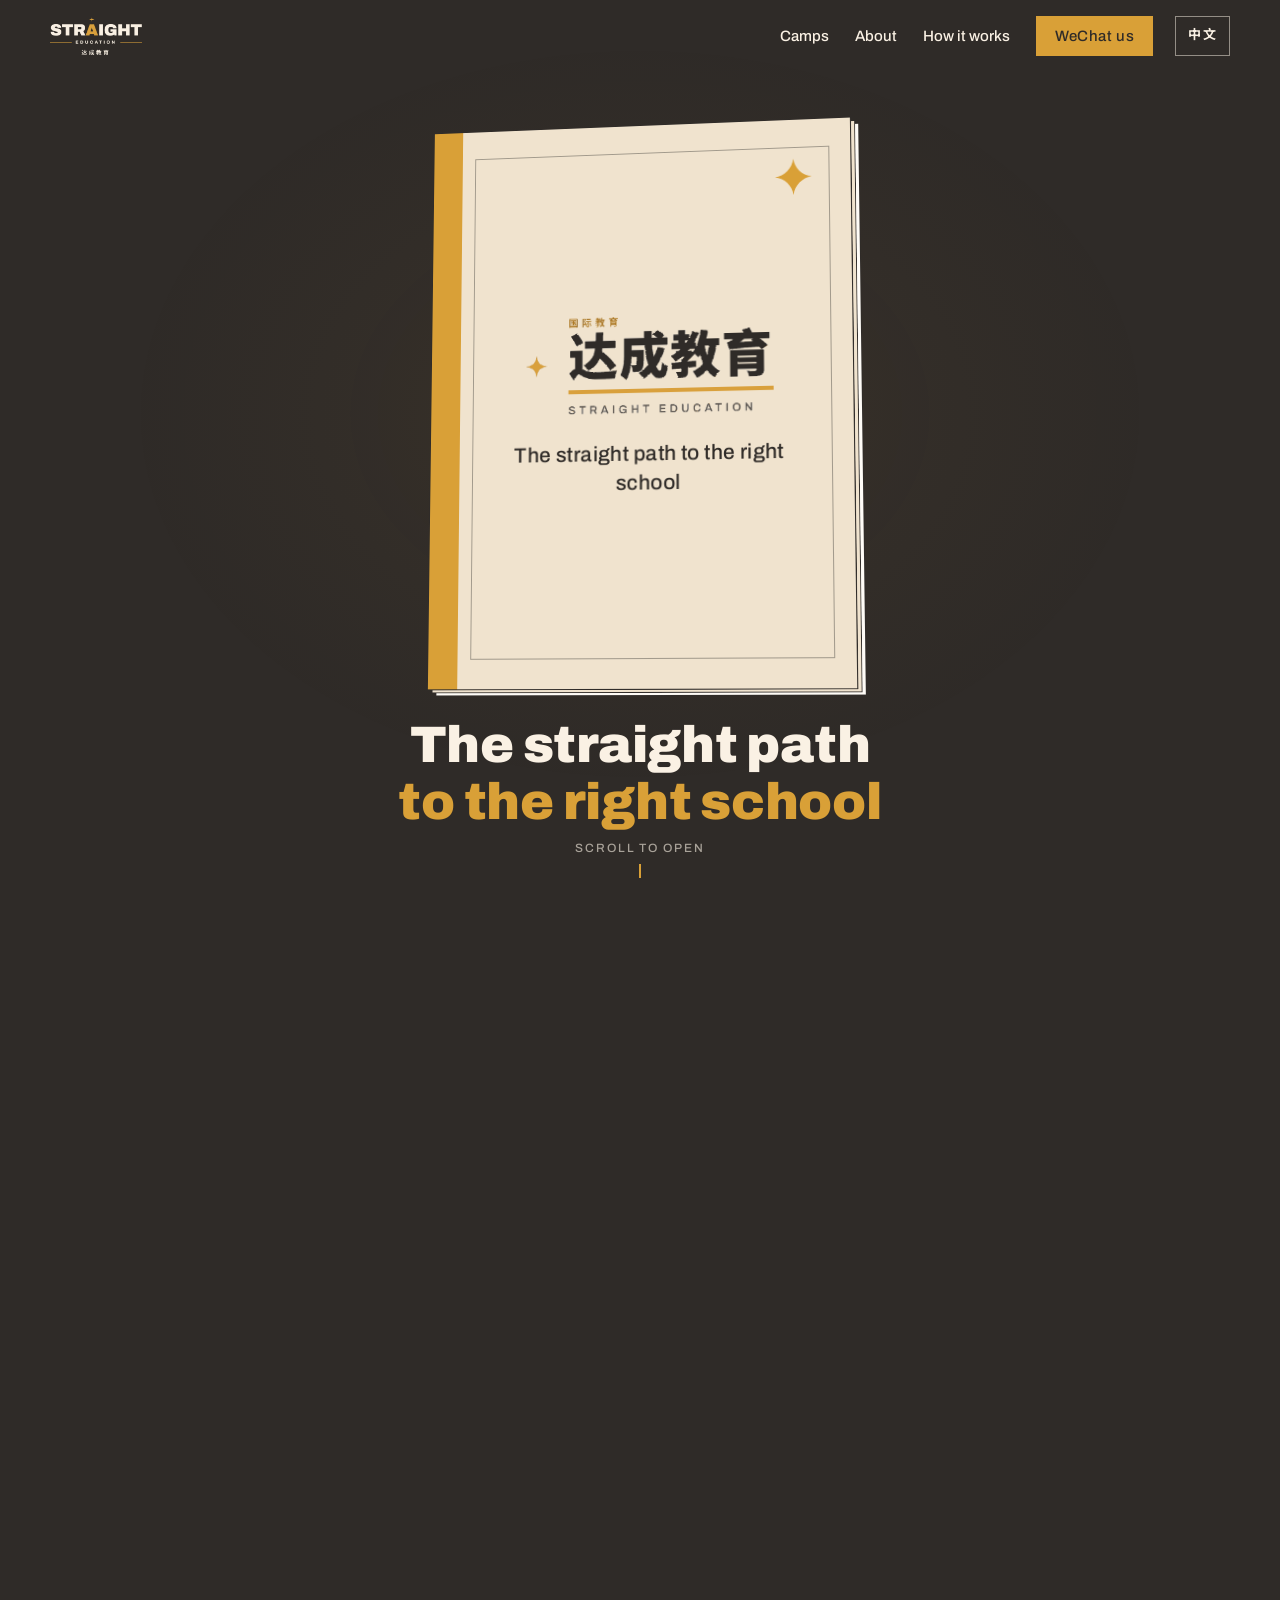
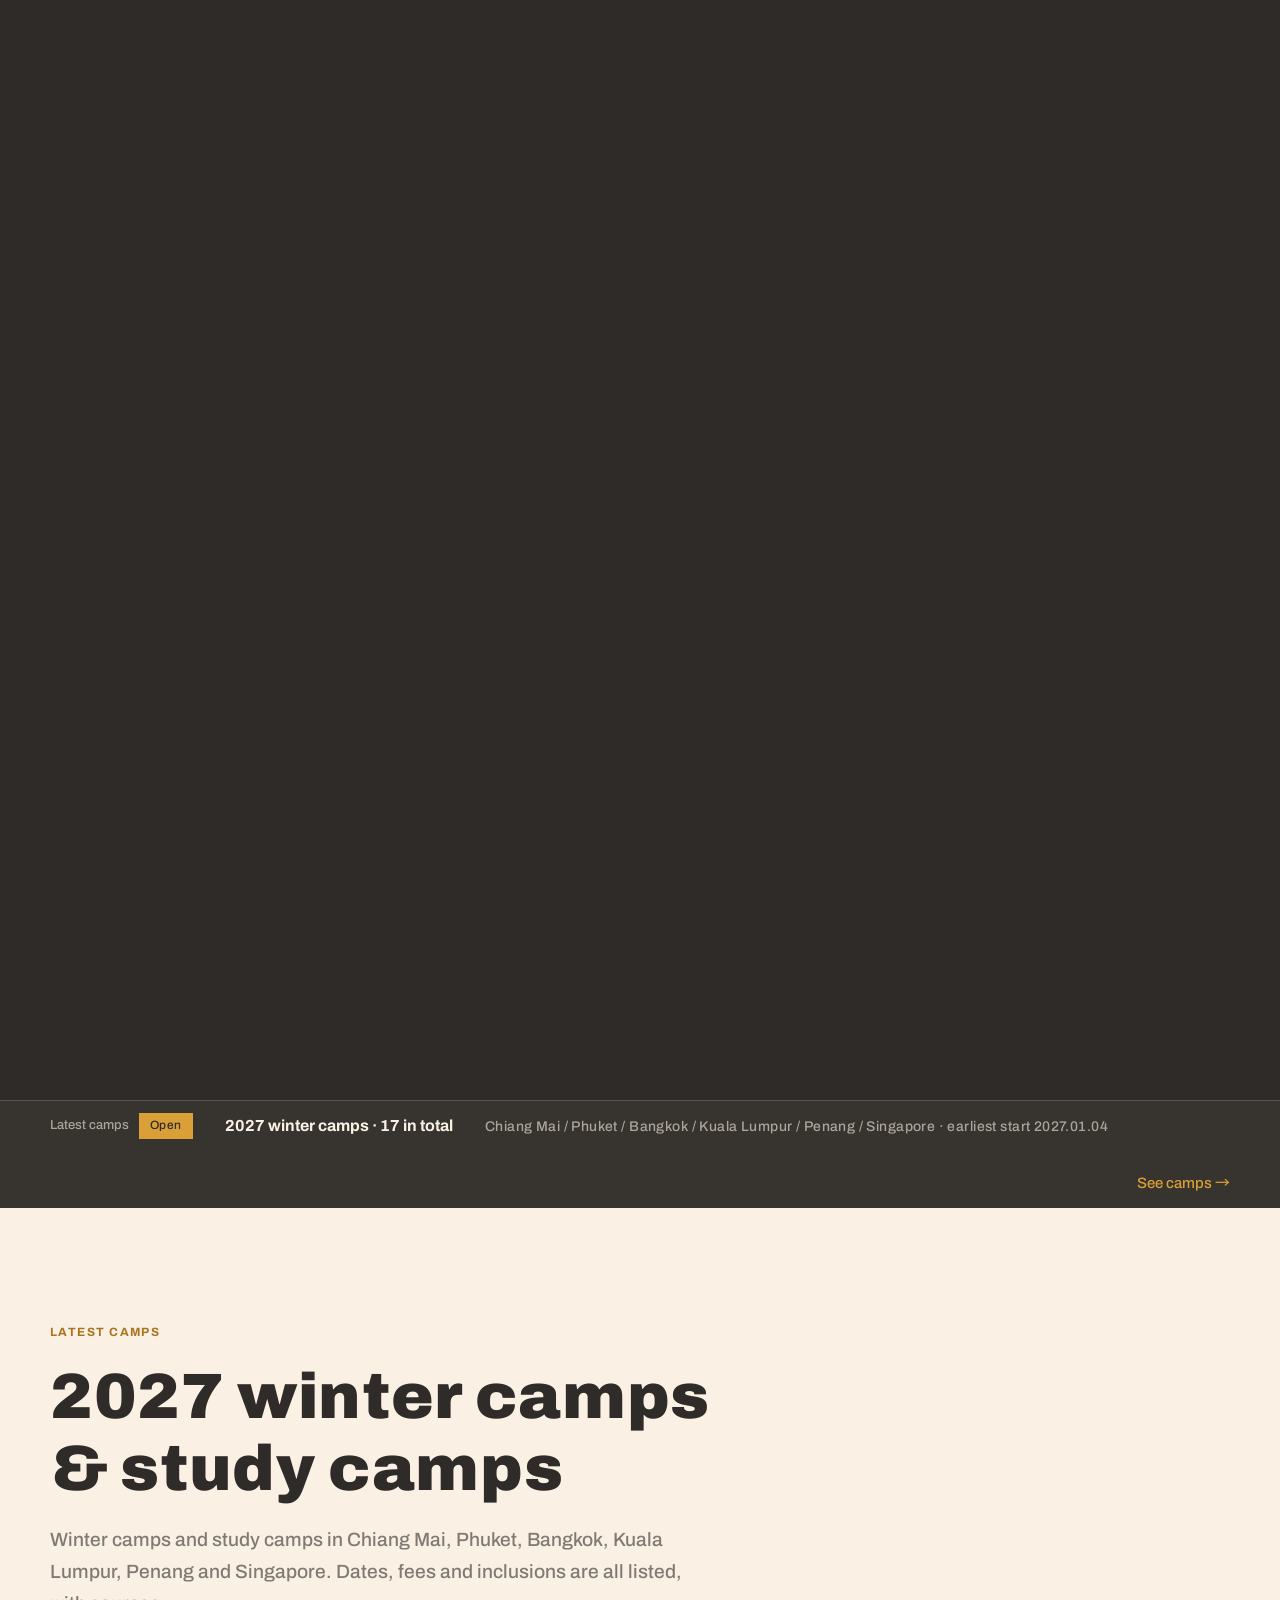
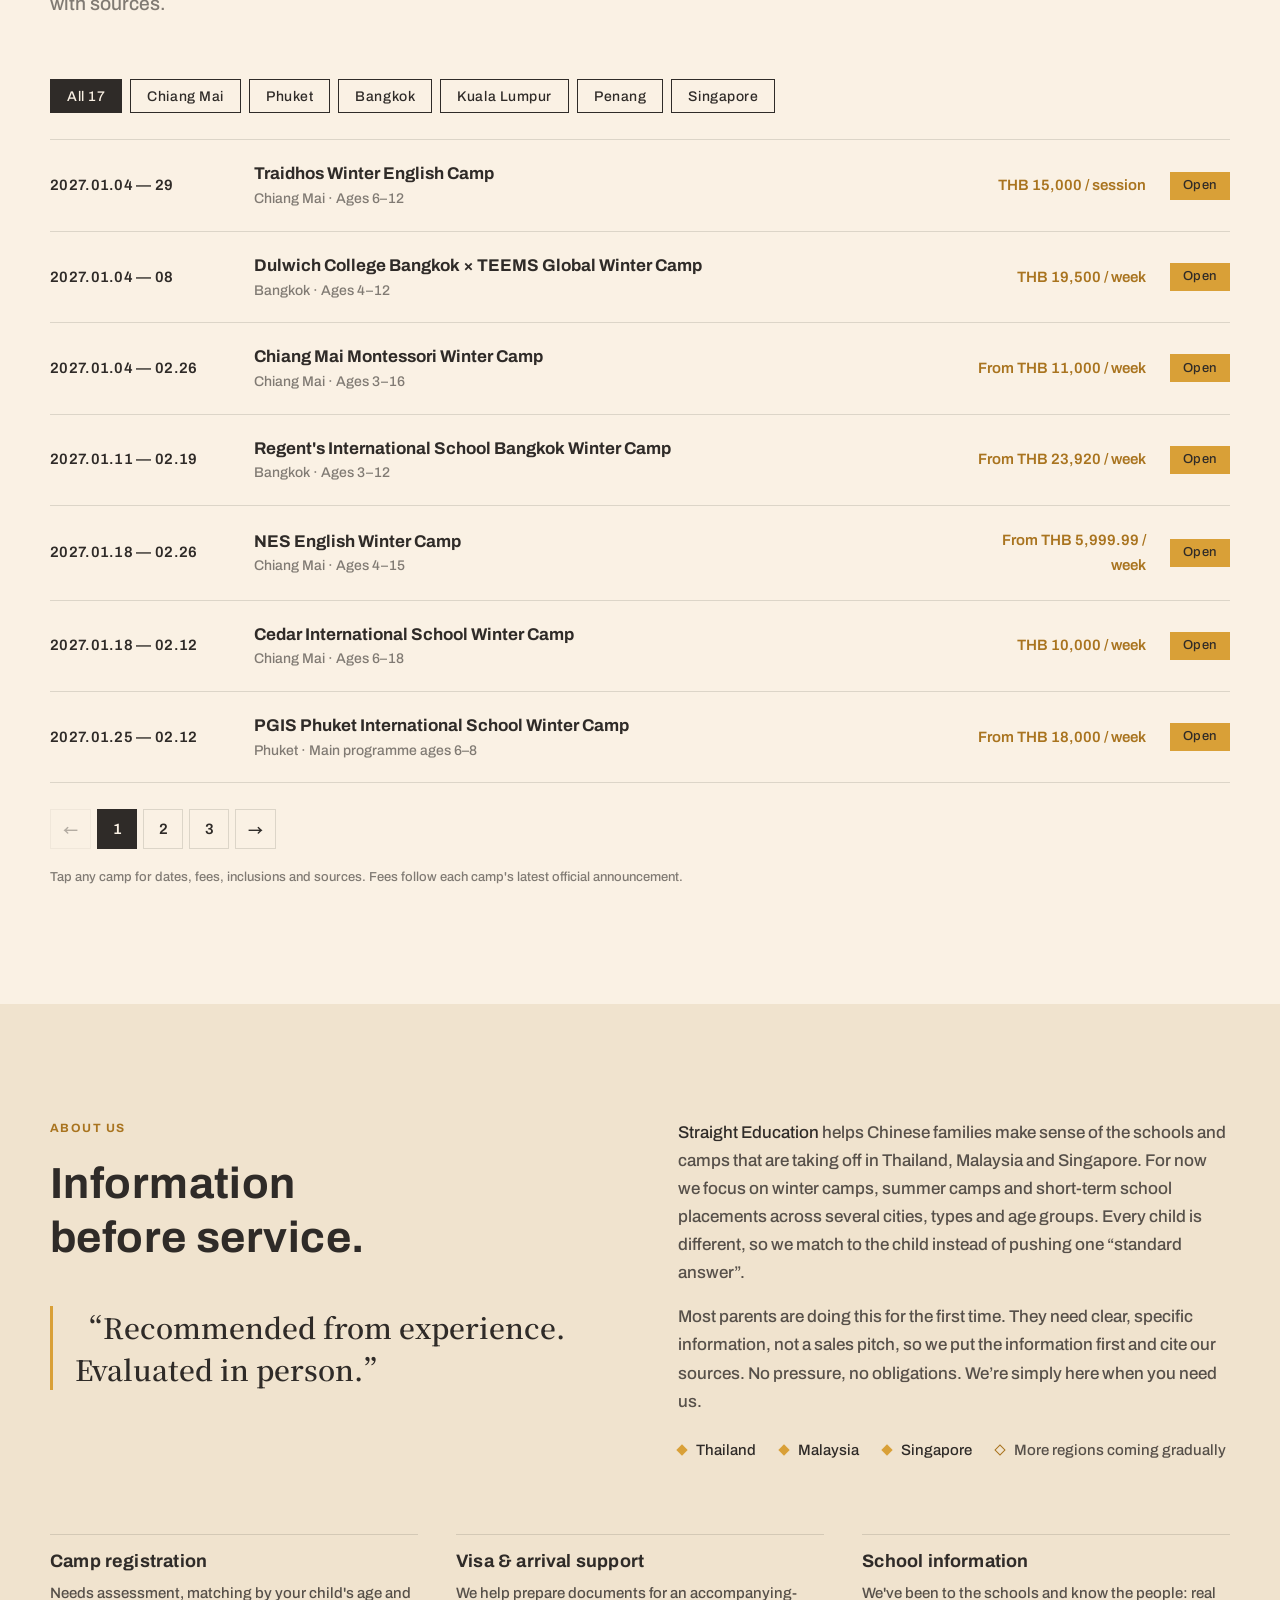
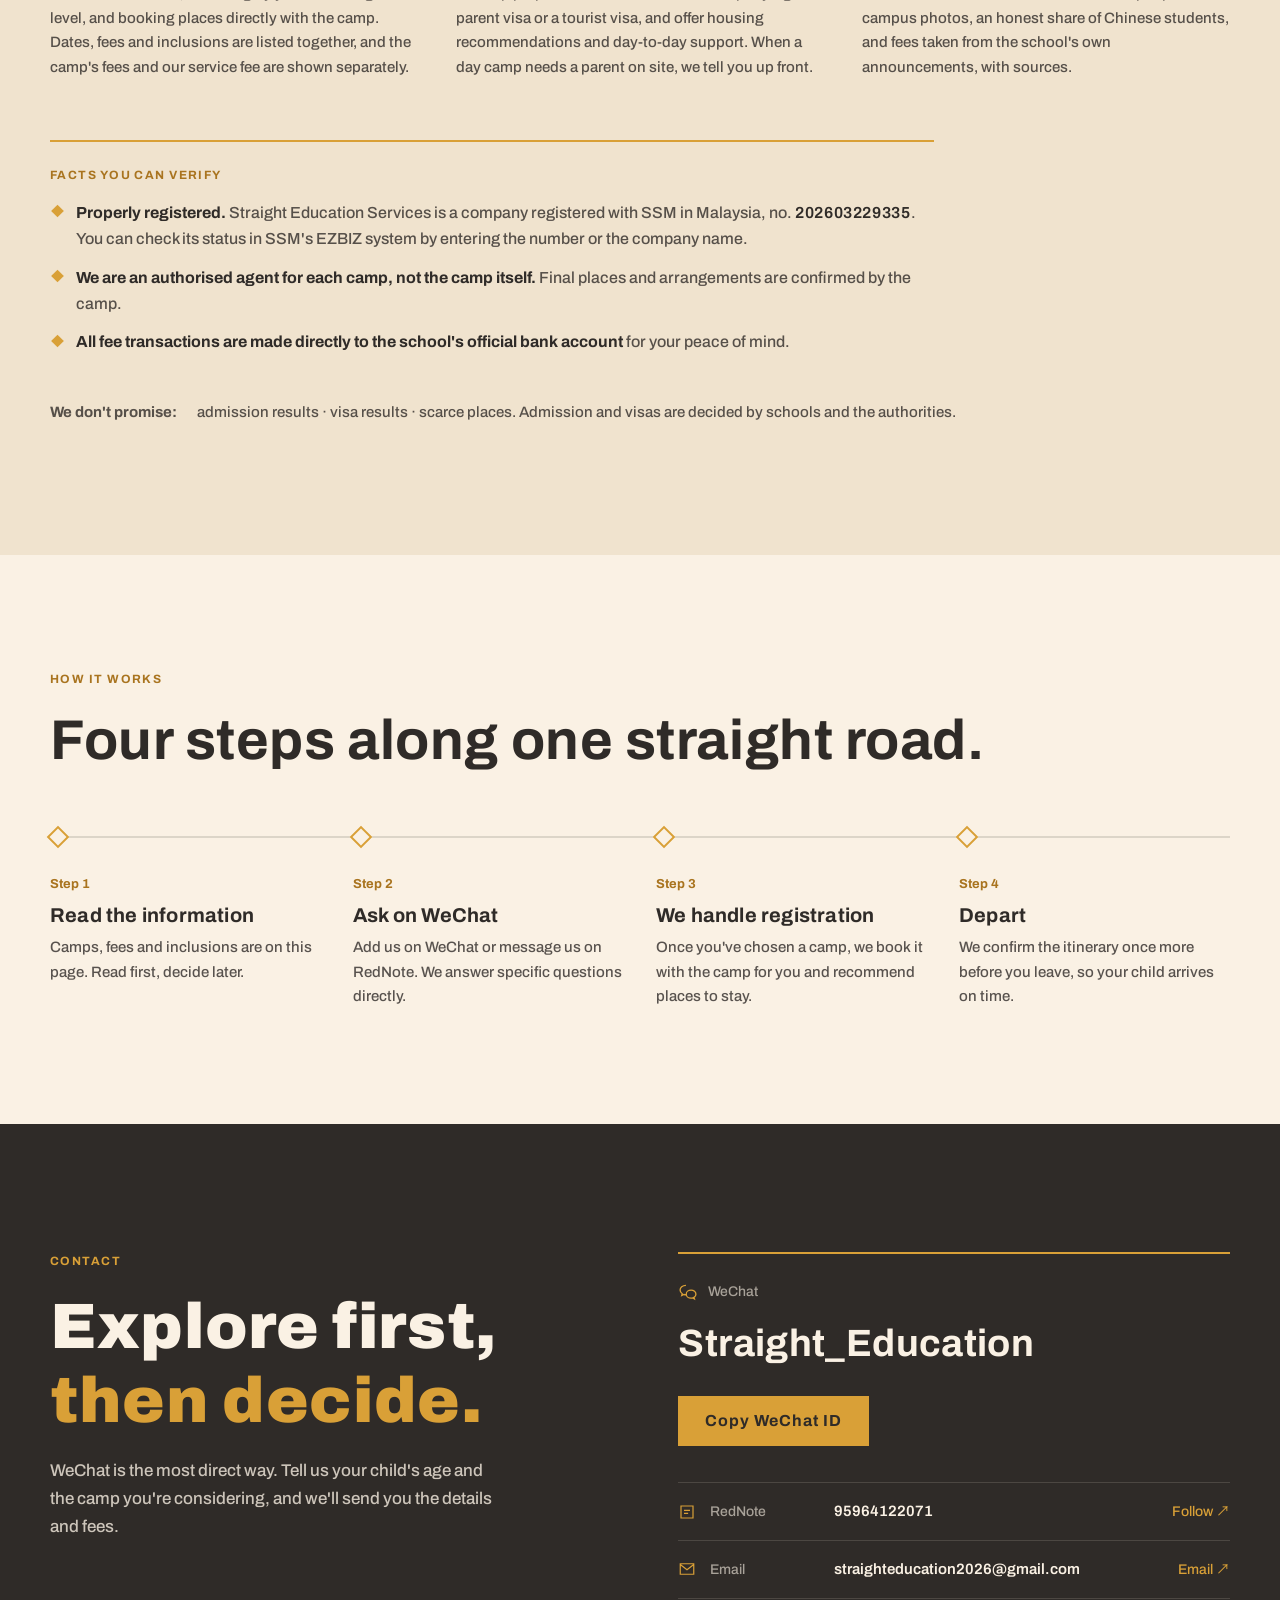
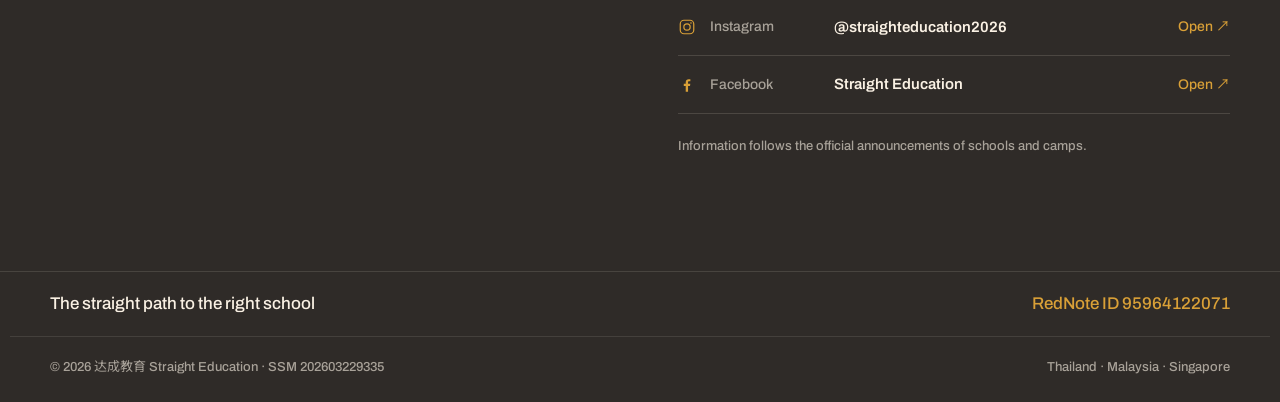
==== index.html @ 295175ff "Add files via upload" ====
<!doctype html>
<html lang="zh-CN">
<head>
<meta charset="utf-8">
<meta name="viewport" content="width=device-width, initial-scale=1, viewport-fit=cover">
<title>达成教育 Straight Education · 泰国、马来西亚、新加坡冬令营与游学营 | Winter &amp; Study Camps</title>
<meta name="description" content="达成教育 Straight Education 为中国家庭整理泰国、马来西亚与新加坡的冬令营、游学营与择校信息。Winter camps and study camps for Chinese families: dates, fees and inclusions, with sources.">
<meta name="theme-color" content="#2F2B28">
<meta name="color-scheme" content="only light">
<meta name="supported-color-schemes" content="light">
<script>(function(){try{var q=new URLSearchParams(location.search).get("lang");var v=null;try{v=localStorage.getItem("se_lang")}catch(e){}var l=(q==="en"||q==="zh")?q:((v==="en"||v==="zh")?v:null);if(!l&&/bot|spider|crawl|slurp/i.test(navigator.userAgent))l="zh";if(!l){var n=(navigator.languages&&navigator.languages[0])||navigator.language||"";l=(!n||/^zh/i.test(n))?"zh":"en"}window.__lang=l;document.documentElement.lang=l==="en"?"en":"zh-CN";if(l==="en"){document.documentElement.className+=" pre-en";setTimeout(function(){document.documentElement.className=document.documentElement.className.replace(" pre-en","")},2500)}}catch(e){}})();</script>
<link rel="canonical" href="https://straighteducation.com/">
<link rel="alternate" hreflang="zh-CN" href="https://straighteducation.com/">
<link rel="alternate" hreflang="en" href="https://straighteducation.com/en/">
<link rel="alternate" hreflang="x-default" href="https://straighteducation.com/">
<meta name="robots" content="index, follow, max-image-preview:large">
<meta property="og:type" content="website">
<meta property="og:url" content="https://straighteducation.com/">
<meta property="og:site_name" content="达成教育 Straight Education">
<meta property="og:locale" content="zh_CN">
<meta property="og:locale:alternate" content="en_US">
<meta name="twitter:card" content="summary">
<script type="application/ld+json">{"@context":"https://schema.org","@type":"EducationalOrganization","name":"达成教育 Straight Education","alternateName":["Straight Education","Straight Education Services"],"url":"https://straighteducation.com/","logo":"https://straighteducation.com/assets/icon-light.png","description":"为中国家庭整理泰国、马来西亚与新加坡的游学营与择校信息。Winter camps, study camps and school information in Thailand, Malaysia and Singapore for Chinese families.","email":"straighteducation2026@gmail.com","areaServed":["TH","MY","SG","CN"],"knowsLanguage":["zh-CN","en"]}</script>
<meta name="keywords" content="达成教育,Straight Education,winter camp,study camp,冬令营,游学营,泰国游学,马来西亚游学,新加坡游学,Thailand study camp,Malaysia winter camp,Singapore study camp">
<meta property="og:title" content="达成教育 Straight Education · Winter &amp; Study Camps">
<meta property="og:description" content="一条直路 · 直达名校 — 泰国、马来西亚与新加坡的游学营与择校信息，逐步拓展中">
<meta property="og:image" content="https://straighteducation.com/assets/icon-light.png">
<link rel="icon" href="assets/favicon.png">
<link rel="apple-touch-icon" href="assets/apple-touch-icon.png">
<link rel="stylesheet" href="fonts/fonts.css">
<!-- CJK web fonts load without blocking; phones fall back to PingFang / YaHei instantly (Google may be slow or blocked in mainland China) -->
<link rel="stylesheet" href="https://fonts.googleapis.com/css2?family=Noto+Sans+SC:wght@400;500;700;900&family=Noto+Serif+SC:wght@600&display=swap" media="print" onload="this.media='all'">
<link rel="stylesheet" href="styles.css?v=202610061500">
<style>
  :root { color-scheme: only light; }
  html.pre-en body { visibility: hidden; }
  :root { --body: rgba(47, 43, 40, .8); }
  .dark { --body: rgba(250, 241, 228, .78); }
  p { color: var(--body); }
  [hidden] { display: none !important; }
  .seo-camps { list-style: none; margin: 0; padding: 0; }
  .seo-camps li { padding: 18px 0; border-bottom: 1px solid var(--ink-14); color: var(--body); line-height: 1.6 }
  .seo-camps strong { color: var(--ink) }


  /* language switch + English typography */
  .nav-right { display: flex; align-items: center; gap: 22px; }
  .lang { font-family: var(--en); font-weight: 700; font-size: 13px; letter-spacing: .1em; color: var(--cream); background: none; border: 1.5px solid rgba(250, 241, 228, .5); min-height: 40px; min-width: 54px; padding: 0 12px; cursor: pointer; transition: color .3s, border-color .3s, background .3s; }
  .lang:hover { border-color: var(--gold); color: var(--gold); }
  .nav.solid .lang, .nav.open .lang { color: var(--ink); border-color: rgba(47, 43, 40, .5); }
  .nav.solid .lang:hover, .nav.open .lang:hover { border-color: var(--deep-gold); color: var(--deep-gold); }
  html[lang="en"] { --sans: "Archivo", "Noto Sans SC", system-ui, -apple-system, "Segoe UI", sans-serif; }
  html[lang="en"] body { letter-spacing: 0; line-height: 1.65; }
  html[lang="en"] .stage-foot h1 { white-space: normal; text-wrap: balance; font-size: clamp(26px, 4vw, 54px); line-height: 1.12; max-width: 17em; margin: 0 auto; }
  html[lang="en"] .front .cv-line { white-space: normal; text-align: center; line-height: 1.4; letter-spacing: .02em; }
  html[lang="en"] .eyebrow, html[lang="en"] .proof-h { letter-spacing: .12em; text-transform: uppercase; font-family: var(--en); font-size: 12px; }
  html[lang="en"] .hint { text-transform: uppercase; }
  html[lang="en"] .camp-head h2, html[lang="en"] .about h2, html[lang="en"] .sec-title h2, html[lang="en"] .contact h2 { text-wrap: balance; }
  html[lang="en"] .quote { font-family: var(--serif), Georgia, serif; font-size: clamp(20px, 2.2vw, 28px); line-height: 1.5; }
  html[lang="en"] .crow .t { font-size: 17px; }
  html[lang="en"] .nav-links { gap: 26px; }
  html[lang="en"] .pgc h2, html[lang="en"] .pgc h3 { line-height: 1.2; }
  html[lang="en"] .book { font-size: calc(var(--W) / 18.5); }
  html[lang="en"] .pgc .kk b { white-space: normal; }

  /* ---------- nav ---------- */
  .skip { position: absolute; left: 12px; top: -60px; z-index: 100; background: var(--gold); color: var(--ink); padding: 10px 16px; font-weight: 700; text-decoration: none; }
  .skip:focus { top: 12px; }
  .nav { position: fixed; inset: 0 0 auto; z-index: 50; transition: background .4s, transform .45s var(--ease); }
  .nav .wrap { display: flex; align-items: center; justify-content: space-between; height: 72px; }
  .nav .brand { display: block; height: 38px; width: 100px; position: relative; }
  .nav .brand img { height: 38px; width: auto; position: absolute; left: 0; top: 0; transition: opacity .35s; }
  .nav .brand .on-light { opacity: 0; }
  .nav.scrolled:not(.solid):not(.open) { background: rgba(47, 43, 40, .97); }
  .nav.solid { background: rgba(250, 241, 228, .96); backdrop-filter: blur(10px); -webkit-backdrop-filter: blur(10px); }
  .nav.solid .brand .on-dark { opacity: 0; }
  .nav.solid .brand .on-light { opacity: 1; }
  .nav.hide { transform: translateY(-100%); }
  .progress { position: absolute; left: 0; right: 0; bottom: 0; height: 2px; background: var(--ink-14); opacity: 0; transition: opacity .4s; }
  .nav.solid .progress { opacity: 1; }
  .progress i { position: absolute; inset: 0; background: var(--gold); transform-origin: left; transform: scaleX(var(--p, 0)); }
  .nav-links { display: flex; align-items: center; gap: 32px; }
  .nav-links a { text-decoration: none; font-size: 15px; color: var(--cream); position: relative; padding: 8px 0; transition: color .3s; }
  .nav.solid .nav-links a { color: var(--ink); }
  .nav-links a:not(.chip)::after { content: ""; position: absolute; left: 0; right: 0; bottom: 0; height: 2px; background: var(--gold); transform: scaleX(0); transform-origin: left; transition: transform .35s var(--ease); }
  .nav-links a:not(.chip):hover::after, .nav-links a.active::after { transform: scaleX(1); }
  .nav-links .chip { color: var(--ink) !important; height: 40px; padding: 0 18px; }
  .menu-btn { display: none; background: none; border: 0; width: 44px; height: 44px; cursor: pointer; position: relative; }
  .menu-btn span { position: absolute; left: 11px; right: 11px; height: 2px; background: var(--cream); transition: transform .3s, top .3s, background .3s; }
  .nav.solid .menu-btn span, .nav.open .menu-btn span { background: var(--ink); }
  .menu-btn span:nth-child(1) { top: 17px; } .menu-btn span:nth-child(2) { top: 25px; }
  .nav.open .menu-btn span:nth-child(1) { top: 21px; transform: rotate(45deg); }
  .nav.open .menu-btn span:nth-child(2) { top: 21px; transform: rotate(-45deg); }

  /* ---------- shared ---------- */
  .split .ln { display: block; overflow: hidden; padding-bottom: .1em; margin-bottom: -.1em; }
  .split .ln > span { display: inline-block; transform: translateY(105%); transition: transform .9s var(--ease); transition-delay: calc(var(--i, 0) * .08s); }
  .split.in .ln > span { transform: none; }
  .hair { display: block; height: 1px; background: var(--line); transform-origin: left; transform: scaleX(0); transition: transform 1.1s var(--ease); transition-delay: var(--d, 0s); }
  .in .hair, .hair.in { transform: scaleX(1); }
  .eyebrow { font-family: var(--sans); letter-spacing: .08em; font-size: 14px; font-weight: 700; }
  section.block { padding: clamp(72px, 9vw, 120px) 0; position: relative; }
  .sec-title { margin-bottom: clamp(32px, 4vw, 52px); }
  .copied { background: var(--ink) !important; border-color: var(--ink) !important; color: var(--gold) !important; }
  .dark .copied { background: var(--cream) !important; border-color: var(--cream) !important; color: var(--ink) !important; }

  /* ---------- hero: a book whose pages turn as you scroll (dark ground) ---------- */
  .hero { position: relative; }
  .book-scroll { position: relative; height: 300vh; }
  .stage { position: sticky; top: 0; height: 100vh; height: 100svh; overflow: hidden; -webkit-perspective: 2600px; perspective: 2600px; perspective-origin: 50% 35%;
    --o0: 0; --g: 0; --hint: 1; --R: 1.32; --W: min(44vw, 430px, calc((100svh - 330px) / 1.32));
    display: flex; flex-direction: column; align-items: center; padding-top: 88px; }
  .stage-top { position: relative; z-index: 3; text-align: center; padding: 0 var(--gutter); }
  .stage-top .kicker { margin: 0 0 12px; font-size: 14px; color: var(--cream); display: inline-flex; align-items: center; gap: 10px; }
  .stage-top .kicker .star { width: 18px; height: 18px; color: var(--gold); }
  .stage-top .kicker .en { font-size: 11px; font-weight: 700; color: var(--cream-60); }
  .stage-top h1 { font-size: clamp(30px, 5vw, 68px); font-weight: 900; line-height: 1.15; color: var(--cream); letter-spacing: -.005em; word-break: keep-all; white-space: nowrap; }
  .stage-top h1 .gold { color: var(--gold); }
  .stage-foot { position: relative; z-index: 3; text-align: center; padding: 0 var(--gutter) 22px; }
  .stage-foot h1 { font-size: clamp(30px, 4.6vw, 62px); font-weight: 900; line-height: 1.15; color: var(--cream); letter-spacing: -.005em; word-break: keep-all; white-space: nowrap; }
  .stage-foot h1 .gold { color: var(--gold); }
  .stage-foot .ln { display: inline-block; overflow: hidden; vertical-align: top; padding-bottom: .1em; }
  .stage-foot .ln > span { display: inline-block; transform: translateY(105%); transition: transform 1s var(--ease); }
  .stage-foot .ln:nth-child(2) > span { transition-delay: .15s; }
  .hero.ready .stage-foot .ln > span { transform: none; }
  .glow { position: absolute; left: 50%; top: 46%; width: calc(var(--W) * 4.4); height: calc(var(--W) * 3.2); transform: translate(-50%, -50%) scale(calc(.55 + var(--g) * .55)); opacity: calc(.18 + var(--g) * .82);
    background: radial-gradient(closest-side, rgba(217, 160, 55, .36), rgba(217, 160, 55, .12) 55%, rgba(217, 160, 55, 0) 100%); pointer-events: none; z-index: 1; }
  .book-wrap { transform-style: preserve-3d; position: relative; z-index: 2; flex: 1; width: 100%; display: flex; align-items: center; justify-content: center; margin: 6px 0 4px; }
  .book { position: relative; width: var(--W); height: calc(var(--W) * var(--R)); transform-style: preserve-3d; -webkit-transform-style: preserve-3d; font-size: calc(var(--W) / 17);
    transform: translateX(calc(var(--W) * .5 * var(--o0))) rotateX(calc((1 - var(--o0)) * 9deg)) rotateY(calc((1 - var(--o0)) * -10deg)); }
  .pg, .face { --body: rgba(47, 43, 40, .8); --fg: var(--ink); --fg-2: var(--ink-60); --line: var(--ink-14); --stroke: var(--ink); --accent: var(--deep-gold); color: var(--ink); }
  .pg { position: absolute; inset: 0; background: var(--card); border: 1.5px solid var(--ink); }
  .pg.under1 { transform: translate(4px, 3px); background: var(--sand); }
  .pg.under2 { transform: translate(8px, 6px); background: var(--card); }
  .leaf { position: absolute; inset: 0; transform-origin: left center; transform-style: preserve-3d; -webkit-transform-style: preserve-3d; will-change: transform; }
  .leaf.l0 { transform: translateZ(2px) rotateY(calc(var(--o0) * -180deg)); }
  .stage.idle .leaf.l0 { animation: peek 3.6s ease-in-out infinite; }
  @keyframes peek { 0%, 100% { transform: translateZ(2px) rotateY(0); } 45% { transform: translateZ(2px) rotateY(-11deg); } }
  .face { position: absolute; inset: 0; backface-visibility: hidden; -webkit-backface-visibility: hidden; transform: rotateY(0deg) translateZ(1px); -webkit-transform: rotateY(0deg) translateZ(1px); border: 1.5px solid var(--ink); background: var(--card); }
  .face.b { transform: rotateY(180deg) translateZ(1px); -webkit-transform: rotateY(180deg) translateZ(1px); }
  /* belt and braces: never rely only on backface-visibility (Safari) — hide whichever side faces away */
  .stage.flipped .leaf .front { visibility: hidden; }
  .stage:not(.flipped) .leaf .face.b { visibility: hidden; }
  .pgc { padding: 8% 9%; display: flex; flex-direction: column; justify-content: center; gap: .55em; }
  .pg.base { display: flex; flex-direction: column; justify-content: center; gap: .55em; padding: 8% 9%; }
  .pgc h2, .pgc h3 { font-size: 1.55em; line-height: 1.3; font-weight: 900; }
  .pgc h3 .gold { color: var(--deep-gold); }
  .pgc .sub { font-size: 1em; color: var(--body); margin: 0; line-height: 1.65; }
  .pgc .lbl { font-size: .95em; color: var(--ink-60); display: flex; align-items: center; gap: .6em; flex-wrap: wrap; margin: 0; }
  .pgc .lbl .chip { height: 1.9em; font-size: .85em; padding: 0 .8em; }
  .pgc .kk { display: flex; align-items: center; flex-wrap: wrap; gap: .3em .6em; font-size: .95em; margin: 0; }
  .pgc .kk b { white-space: nowrap; }
  .pgc .kk .star { width: 1.3em; height: 1.3em; color: var(--gold); flex: none; }
  .pgc .kk .en { font-size: .8em; font-weight: 700; color: var(--ink-60); }
  .pgc .btns { display: flex; gap: .6em; flex-wrap: wrap; margin-top: .5em; }
  .pgc .btn { min-height: 2.9em; padding: 0 1.1em; font-size: 1em; white-space: nowrap; }
  .pgc .regions { margin-top: .3em; font-size: .95em; gap: .3em 1em; }
  .city { margin: 0 0 .25em; display: flex; align-items: baseline; gap: .6em; flex-wrap: wrap; }
  .city b { font-size: 1.25em; font-weight: 900; }
  .city .en { font-size: .78em; font-weight: 700; color: var(--ink-60); letter-spacing: .1em; }
  .city .n { margin-left: auto; font-family: var(--en); font-weight: 700; color: var(--deep-gold); font-size: .95em; }
  .cl { list-style: none; margin: 0 0 .9em; padding: 0; display: grid; gap: .15em; font-size: .95em; }
  .cl li { position: relative; padding-left: 1.3em; line-height: 1.6; }
  .cl li::before { content: ""; position: absolute; left: .15em; top: .78em; width: .45em; height: .45em; background: var(--gold); transform: translateY(-50%) rotate(45deg); }
  .steps-b { list-style: none; margin: 0; padding: 0; display: grid; gap: .7em; counter-reset: sb; }
  .steps-b li { counter-increment: sb; position: relative; padding-left: 2.3em; line-height: 1.5; }
  .steps-b li::before { content: counter(sb); position: absolute; left: 0; top: -.05em; width: 1.6em; height: 1.6em; display: grid; place-items: center; background: var(--gold); color: var(--ink); font-family: var(--en); font-weight: 700; font-size: .85em; }
  .steps-b b { display: block; font-weight: 700; }
  .steps-b span { font-size: .9em; color: var(--body); }
  .wx-id { font-family: var(--en); font-weight: 700; font-size: 1.35em; margin: 0; word-break: break-all; }
  .front { background: var(--sand); display: flex; flex-direction: column; align-items: center; justify-content: center; gap: 1.1em; padding: 12% 10% 10% 14%; }
  .front::before { content: ""; position: absolute; left: 0; top: 0; bottom: 0; width: 7%; background: var(--gold); }
  .front::after { content: ""; position: absolute; inset: 5% 5% 5% 10%; border: 1px solid rgba(47, 43, 40, .4); pointer-events: none; }
  .front img { width: 78%; height: auto; position: relative; z-index: 1; }
  .front .cv-line { font-size: .9em; font-weight: 500; letter-spacing: .06em; white-space: nowrap; position: relative; z-index: 1; }
  .front .cv-star { position: absolute; right: 9%; top: 7%; width: 1.6em; height: 1.6em; color: var(--gold); z-index: 1; }
  .ribbon { position: absolute; right: 14%; bottom: -7%; width: 7%; height: 14%; background: var(--gold); clip-path: polygon(0 0, 100% 0, 100% 100%, 50% 80%, 0 100%); z-index: 0; }
  .gutter { position: absolute; left: 0; top: 2%; bottom: 2%; width: 2px; margin-left: -1px; background: var(--gold); opacity: var(--g); z-index: 9; pointer-events: none; }
  .spark { position: absolute; z-index: 3; width: 14px; height: 14px; color: var(--gold); opacity: 0; pointer-events: none; }
  .stage.lit .spark { animation: rise 5s ease-in-out infinite; animation-delay: var(--d); }
  @keyframes rise { 0% { opacity: 0; transform: translateY(24px) scale(.4) rotate(0); } 25% { opacity: .95; } 100% { opacity: 0; transform: translateY(-90px) scale(1.1) rotate(80deg); } }
  .hint { margin: 8px 0 0; font-size: 12px; color: var(--cream-60); letter-spacing: .16em; opacity: var(--hint); pointer-events: none; }
  .hint i { display: block; width: 1.5px; height: 14px; background: var(--gold); margin: 5px auto 0; transform-origin: top; animation: cue 2.4s var(--ease) infinite; }
  @keyframes cue { 0% { transform: scaleY(0); opacity: 1; } 60% { transform: scaleY(1); opacity: 1; } 100% { transform: scaleY(1); opacity: 0; } }
  .next-bar { position: relative; z-index: 2; display: block; text-decoration: none; color: var(--cream); border-top: 1px solid rgba(250, 241, 228, .16); background: rgba(250, 241, 228, .04); transition: background .35s; }
  .next-bar .wrap { display: flex; align-items: center; gap: clamp(14px, 2.5vw, 32px); min-height: 72px; padding-top: 12px; padding-bottom: 12px; flex-wrap: wrap; }
  .nb-label { display: inline-flex; align-items: center; gap: 10px; font-size: 13px; color: var(--cream-60); }
  .nb-label .chip { height: 26px; font-size: 12px; padding: 0 10px; }
  .nb-title { font-weight: 700; font-size: 16px; }
  .nb-meta { font-family: var(--en); font-weight: 500; font-size: 14px; color: var(--cream-60); letter-spacing: .03em; }
  .nb-go { margin-left: auto; color: var(--gold); font-weight: 500; font-size: 15px; white-space: nowrap; }
  .nb-go .arrow { display: inline-block; transition: transform .3s var(--ease); }
  .next-bar:hover { background: rgba(250, 241, 228, .08); }
  .next-bar:hover .nb-go .arrow { transform: translateX(5px); }
  .stagger > * { opacity: 0; transform: translateY(12px); transition: opacity .7s var(--ease), transform .7s var(--ease); transition-delay: calc(var(--k, 0) * .07s + .35s); }
  .hero.ready .stagger > * { opacity: 1; transform: none; }
  .no-motion .book-scroll { height: auto; }
  .no-motion .stage { position: relative; height: auto; min-height: 100svh; padding-bottom: 20px; }
  .no-motion .hint { display: none; }
  .no-motion .book { animation: none; }
  .no-motion .stage.idle .leaf.l0 { animation: none; }
  .no-motion .stage-foot .ln > span { transform: none; }

  /* ---------- latest camp (section 2, cream) ---------- */
  .camp-head { margin-bottom: clamp(36px, 5vw, 60px); }
  .camp-head .eyebrow { display: flex; gap: 12px; align-items: center; }
  .camp-head h2 { font-size: clamp(34px, 5vw, 64px); font-weight: 900; line-height: 1.12; word-break: keep-all; text-wrap: balance; }
  .camp-head h2 .loc { color: var(--deep-gold); }
  .camp-head .title-en { font-family: var(--en); font-weight: 600; letter-spacing: .14em; text-transform: uppercase; font-size: 13px; color: var(--ink-60); margin-top: 14px; }
  .spec { margin: 0; border-top: 2px solid var(--gold); }
  .spec > div { display: grid; grid-template-columns: 84px 1fr; gap: 16px; align-items: baseline; padding: 15px 0; border-bottom: 1px solid var(--ink-14); }
  .spec dt { font-size: 14px; color: var(--ink-60); }
  .spec dd { margin: 0; font-family: var(--en); font-weight: 600; font-size: clamp(17px, 1.5vw, 20px); color: var(--ink); letter-spacing: .02em; }
  .spec dd.zh { font-family: var(--sans); font-weight: 500; font-size: 15px; letter-spacing: 0; line-height: 1.6; }
  .spec dd.price { color: var(--deep-gold); }
  .stagger > * { opacity: 0; transform: translateY(12px); transition: opacity .7s var(--ease), transform .7s var(--ease); transition-delay: calc(var(--k, 0) * .07s + .35s); }
  .hero.ready .stagger > * { opacity: 1; transform: none; }

  /* ---------- camp details ---------- */
  .detail { display: grid; grid-template-columns: 1fr 1.05fr; gap: clamp(36px, 6vw, 96px); align-items: start; }
  .detail h2 { font-size: clamp(28px, 3.4vw, 44px); line-height: 1.25; }
  .detail .summary { font-size: 17px; margin: 18px 0 0; max-width: 32em; }
  .kv { margin: 30px 0 0; }
  .kv > div { display: grid; grid-template-columns: 96px 1fr; gap: 16px; padding: 16px 0; border-top: 1px solid var(--ink-14); }
  .kv > div:last-child { border-bottom: 1px solid var(--ink-14); }
  .kv dt { font-weight: 500; font-size: 15px; }
  .kv dd { margin: 0; color: var(--body); font-size: 15px; }
  .detail .actions { display: flex; flex-wrap: wrap; gap: 12px; margin-top: 30px; }
  .detail .src { font-size: 13px; color: var(--ink-60); margin-top: 16px; }
  .detail .dtable { font-size: 15px; }
  .detail .dtable td:first-child { width: 26%; font-weight: 500; white-space: nowrap; }
  .dtable .dt { white-space: nowrap; }
  .detail .dtable tbody tr { opacity: 0; transform: translateY(8px); transition: opacity .6s var(--ease), transform .6s var(--ease); transition-delay: calc(var(--k, 0) * .07s + .1s); }
  .detail .in .dtable tbody tr, .no-motion .detail .dtable tbody tr { opacity: 1; transform: none; }
  .camp-photo { grid-column: 1 / -1; aspect-ratio: 21 / 9; overflow: hidden; background: var(--ink); }
  .camp-photo img { width: 100%; height: 100%; object-fit: cover; }
  .more-camps { margin-top: clamp(56px, 7vw, 88px); }
  .more-camps h3 { font-size: 15px; margin: 0 0 6px; }
  .filters { display: flex; flex-wrap: wrap; gap: 8px; margin-bottom: 26px; }
  .filters .chip { cursor: pointer; background: none; font-family: inherit; }
  .filters .chip:hover { border-color: var(--deep-gold); }
  .filters .chip.on { background: var(--ink); color: var(--cream); border-color: var(--ink); }
  .clist { border-bottom: 1px solid var(--ink-14); }
  .crow { width: 100%; display: grid; grid-template-columns: 180px 1fr 180px auto; gap: 24px; align-items: center; padding: 22px 0; background: none; border: 0; border-top: 1px solid var(--ink-14); text-align: left; cursor: pointer; font: inherit; color: var(--ink); }
  .crow .when { font-family: var(--en); font-weight: 600; font-size: 15px; color: var(--ink); letter-spacing: .02em; }
  .crow .t { font-size: 18px; font-weight: 700; line-height: 1.4; transition: transform .4s var(--ease), color .3s; }
  .crow .t small { display: block; font-size: 14px; font-weight: 400; color: var(--ink-60); margin-top: 3px; }
  .crow .pr { font-family: var(--en); font-weight: 600; font-size: 15px; color: var(--deep-gold); text-align: right; }
  .crow:hover .t { transform: translateX(6px); color: var(--deep-gold); }
  .crow.past { opacity: .55; }
  .pager { display: flex; align-items: center; gap: 6px; margin-top: 26px; font-family: var(--en); }
  .pager[hidden] { display: none; }
  .pager button { min-width: 40px; height: 40px; padding: 0 12px; border: 1px solid var(--ink-14); background: none; color: var(--ink); font: 600 15px var(--en); cursor: pointer; transition: border-color .2s, background .2s, color .2s; }
  .pager button:hover:not(:disabled):not(.on) { border-color: var(--deep-gold); color: var(--deep-gold); }
  .pager button.on { background: var(--ink); border-color: var(--ink); color: var(--cream); cursor: default; }
  .pager button:disabled { opacity: .35; cursor: default; }
  .clist-note { font-size: 13px; color: var(--ink-60); margin: 18px 0 0; }

  dialog.camp-dlg { border: 0; border-top: 6px solid var(--gold); padding: clamp(28px, 4vw, 48px); max-width: min(1000px, calc(100vw - 32px)); width: 100%; background: var(--cream); color: var(--ink); max-height: calc(100vh - 40px); }
  dialog.camp-dlg::backdrop { background: rgba(47, 43, 40, .6); }
  dialog.camp-dlg[open] { animation: dlg .4s var(--ease); }
  @keyframes dlg { from { opacity: 0; transform: translateY(14px); } }
  dialog .dtable tbody tr { opacity: 1 !important; transform: none !important; }
  .dlg-close { position: absolute; right: 8px; top: 8px; width: 44px; height: 44px; border: 0; background: none; color: var(--ink); cursor: pointer; font-size: 26px; }
  .gallery { grid-column: 1 / -1; display: grid; grid-template-columns: repeat(auto-fill, minmax(140px, 1fr)); gap: 8px; }
  .gallery img { aspect-ratio: 1; object-fit: cover; width: 100%; }

  /* ---------- about (sand) ---------- */
  .about { background: var(--sand); }
  .about-grid { display: grid; grid-template-columns: 1fr 1fr; gap: clamp(36px, 6vw, 96px); align-items: start; }
  .about h2 { font-size: clamp(28px, 3.4vw, 44px); line-height: 1.25; }
  .about .copy p { font-size: 17px; margin: 0 0 16px; }
  .about .copy p strong { color: var(--ink); font-weight: 500; }
  .quote { margin: clamp(28px, 4vw, 40px) 0 0; padding-left: 22px; border-left: 3px solid var(--gold); font-family: var(--serif); font-weight: 600; font-size: clamp(22px, 2.4vw, 30px); line-height: 1.6; color: var(--ink); }
  .does { display: grid; grid-template-columns: repeat(3, 1fr); gap: clamp(24px, 3vw, 40px); margin-top: clamp(48px, 6vw, 72px); }
  .does h3 { font-size: 18px; margin: 16px 0 8px; }
  .does p { font-size: 15px; margin: 0; }
  .proof { margin-top: clamp(40px, 5vw, 60px); padding-top: 24px; border-top: 2px solid var(--gold); max-width: 52em; }
  .proof-h { font-size: 14px; font-weight: 700; color: var(--deep-gold); margin: 0 0 14px; letter-spacing: .06em; }
  .proof .diamonds { gap: 12px; font-size: 16px; }
  .proof li { color: var(--body); }
  .proof li b { color: var(--ink); font-weight: 700; }
  .proof .en { letter-spacing: .04em; font-weight: 600; color: var(--ink); }
  .nopromise { margin-top: clamp(32px, 4vw, 44px); display: flex; flex-wrap: wrap; gap: 8px 20px; align-items: baseline; font-size: 15px; }
  .nopromise b { font-weight: 700; }
  .nopromise span { color: var(--body); }
  .regions { display: flex; flex-wrap: wrap; gap: 8px 24px; margin-top: 22px; font-size: 15px; }
  .regions .r { display: inline-flex; align-items: center; gap: 10px; }
  .regions .r::before { content: ""; width: 8px; height: 8px; background: var(--gold); transform: rotate(45deg); }
  .regions .soon { color: var(--body); }
  .regions .soon::before { background: none; border: 1.5px solid var(--deep-gold); }

  /* ---------- process ---------- */
  .steps { display: grid; grid-template-columns: repeat(4, 1fr); gap: 32px; position: relative; }
  .steps-line { position: absolute; left: 0; right: 0; top: 11px; height: 2px; background: var(--ink-14); }
  .steps-line i { position: absolute; inset: 0; background: var(--gold); transform-origin: left; transform: scaleX(var(--p, 0)); }
  .step { position: relative; padding-top: 44px; }
  .step::before { content: ""; position: absolute; left: 0; top: 4px; width: 16px; height: 16px; background: var(--cream); border: 2px solid var(--gold); transform: rotate(45deg); transition: background .4s; }
  .step.lit::before { background: var(--gold); }
  .step .n { font-size: 13px; font-weight: 700; color: var(--deep-gold); }
  .step h3 { font-size: 20px; margin: 6px 0 8px; }
  .step p { margin: 0; font-size: 15px; }

  /* ---------- contact (dark ground) ---------- */
  .contact { padding: clamp(80px, 10vw, 130px) 0 clamp(64px, 8vw, 100px); }
  .contact-grid { display: grid; grid-template-columns: 1fr 1fr; gap: clamp(40px, 6vw, 96px); align-items: start; }
  .contact h2 { font-size: clamp(36px, 5vw, 64px); font-weight: 900; line-height: 1.15; color: var(--cream); }
  .contact .lead { font-size: 17px; margin: 20px 0 0; max-width: 26em; }
  .wechat { border-top: 2px solid var(--gold); padding-top: 26px; }
  .wechat .k { font-size: 14px; color: var(--cream-60); display: flex; gap: 10px; align-items: center; }
  .wechat .k svg { width: 20px; height: 20px; color: var(--gold); }
  .wechat .id { font-family: var(--en); font-weight: 700; font-size: clamp(26px, 3vw, 38px); color: var(--cream); margin: 10px 0 20px; letter-spacing: .01em; word-break: break-all; }
  .wechat .row { display: flex; gap: 20px; align-items: flex-start; flex-wrap: wrap; }
  .wechat .qr { width: 140px; background: var(--cream); padding: 8px; }
  .others { margin-top: 36px; }
  .others a, .others button { display: flex; width: 100%; align-items: center; gap: 14px; padding: 16px 0; border: 0; border-top: 1px solid rgba(250, 241, 228, .14); background: none; color: var(--cream); font: inherit; font-size: 15px; text-decoration: none; cursor: pointer; text-align: left; }
  .others > :last-child { border-bottom: 1px solid rgba(250, 241, 228, .14); }
  .others svg { width: 18px; height: 18px; color: var(--gold); flex: none; }
  .others .p { color: var(--cream-60); width: 110px; flex: none; font-size: 14px; }
  .others .h { font-family: var(--en); font-weight: 600; flex: 1; min-width: 0; overflow-wrap: anywhere; }
  .others .go { color: var(--gold); font-size: 14px; white-space: nowrap; transition: transform .3s var(--ease); }
  .others a:hover .go { transform: translate(3px, -3px); }
  .contact .note { font-size: 13px; color: var(--cream-60); margin-top: 22px; }

  .site-foot { background: var(--ink); color: var(--cream-60); font-size: 13px; }
  .site-foot .wrap { display: flex; justify-content: space-between; gap: 16px; flex-wrap: wrap; padding-top: 20px; padding-bottom: 24px; border-top: 1px solid rgba(250,241,228,.1); }

  /* ---------- mobile sticky contact bar ---------- */
  .dock { position: fixed; left: 0; right: 0; bottom: 0; z-index: 40; display: none; grid-template-columns: 1.3fr 1fr; background: var(--ink); border-top: 1px solid rgba(250,241,228,.14); padding-bottom: env(safe-area-inset-bottom); transform: translateY(110%); transition: transform .45s var(--ease); }
  .dock.show { transform: none; }
  .dock:not(.show) { visibility: hidden; transition: transform .45s var(--ease), visibility 0s .45s; }
  .dock button, .dock a { min-height: 56px; display: flex; align-items: center; justify-content: center; gap: 8px; border: 0; font: inherit; font-size: 15px; font-weight: 700; text-decoration: none; cursor: pointer; }
  .dock .wx { background: var(--gold); color: var(--ink); }
  .dock .rn { background: var(--ink); color: var(--cream); }
  .dock svg { width: 18px; height: 18px; }

  @media (prefers-reduced-motion: reduce) {
    .split .ln > span, .stagger > *, .hair, .detail .dtable tbody tr { transition: none !important; transform: none !important; opacity: 1 !important; }
    .dock { transition: none; }
  }

  @media (max-width: 960px) {
    .detail, .about-grid, .contact-grid { grid-template-columns: 1fr; }
    .steps { grid-template-columns: repeat(2, 1fr); row-gap: 40px; }
    .steps-line { display: none; }
    .does { grid-template-columns: 1fr; }
  }
  @media (max-width: 760px) {
    .menu-btn { display: block; }
    .nav-right { gap: 8px; }
    .lang { min-height: 38px; min-width: 48px; padding: 0 8px; font-size: 12px; }
    .nav-links { position: fixed; inset: 72px 0 auto; flex-direction: column; align-items: stretch; gap: 0; background: var(--cream); border-bottom: 1px solid var(--ink-14); padding: 8px var(--gutter) 22px; transform: translateY(-8px); opacity: 0; pointer-events: none; transition: opacity .3s, transform .3s var(--ease); }
    .nav.open { background: var(--cream); }
    .nav.open .brand .on-dark { opacity: 0; } .nav.open .brand .on-light { opacity: 1; }
    .nav.open .nav-links { opacity: 1; transform: none; pointer-events: auto; }
    .nav-links a { color: var(--ink) !important; padding: 15px 0; border-bottom: 1px solid var(--ink-14); font-size: 17px; }
    .nav-links a::after { display: none; }
    .nav-links .chip { margin-top: 16px; justify-content: center; height: 48px; }
    .book-scroll { height: 260vh; }
    .stage { --R: 1.6; --W: min(46vw, 210px, calc((100svh - 300px) / 1.6)); padding-top: 84px; }
    .stage-foot h1 { font-size: clamp(27px, 8vw, 38px); }
    .stage-foot { padding-bottom: 18px; }
    html[lang="en"] .book { font-size: calc(var(--W) / 13.5); }
    .book { font-size: calc(var(--W) / 12.5); transform: translateX(calc(var(--W) * .5 * var(--o0))) scale(calc(1 + (1 - var(--o0)) * .38)) rotateX(calc((1 - var(--o0)) * 9deg)) rotateY(calc((1 - var(--o0)) * -10deg)); }
    .pgc .sub, .pgc .regions, .pgc .kk .en, .pgc [data-copy-wechat], .city .en, .steps-b span { display: none; }
    .pgc h2, .pgc h3 { font-size: 1.4em; }
    .pgc .btn { width: 100%; justify-content: center; padding: 0 .4em; font-size: .95em; }
    .cl { font-size: .9em; }
    .wx-id { font-size: 1.05em; }
    .next-bar .wrap { gap: 4px 12px; }
    .nb-label { width: 100%; }
    .nb-meta { width: 100%; order: 3; }
    .nb-go { order: 2; }
    .dtable .th { display: block; }
    .dtable .dt { display: block; font-family: var(--en); font-size: 13px; color: var(--ink-60); margin-top: 2px; }
    .dtable .sep { display: none; }
    .others a { display: grid; grid-template-columns: 18px 1fr auto; column-gap: 12px; row-gap: 4px; align-items: center; }
    .others .p { width: auto; grid-column: 2; grid-row: 1; }
    .others .go { grid-column: 3; grid-row: 1; }
    .others .h { grid-column: 2 / 4; grid-row: 2; overflow-wrap: normal; word-break: normal; }
    .others svg { grid-row: 1; }
    .quote { font-size: 22px; }
    .steps { grid-template-columns: 1fr; }
    .crow { grid-template-columns: 1fr auto; gap: 6px 12px; padding: 18px 0; }
    .crow .when { grid-column: 1 / -1; font-size: 14px; color: var(--ink-60); }
    .crow .pr { text-align: left; grid-row: 3; grid-column: 1; }
    .crow .chip { grid-row: 2; grid-column: 2; }
    .dock { display: grid; }
    body { padding-bottom: 56px; }
    .kv > div { grid-template-columns: 80px 1fr; }
  }
</style>
</head>
<body>
<a class="skip" href="#camp" data-i18n="skip">跳到最新营期</a>

<svg width="0" height="0" style="position:absolute" aria-hidden="true">
  <symbol id="star" viewBox="0 0 24 24"><path fill="currentColor" d="M12 0C12.9 6.4 17.6 11.1 24 12 17.6 12.9 12.9 17.6 12 24 11.1 17.6 6.4 12.9 0 12 6.4 11.1 11.1 6.4 12 0Z"/></symbol>
  <symbol id="i-rednote" viewBox="0 0 24 24"><path fill="none" stroke="currentColor" stroke-width="1.6" d="M4 4h16v16H4z"/><path fill="currentColor" d="M8 9h8v1.6H8zM8 13h5.5v1.6H8z"/></symbol>
  <symbol id="i-wechat" viewBox="0 0 24 24"><path fill="none" stroke="currentColor" stroke-width="1.6" d="M9.5 4C5.4 4 2.5 6.6 2.5 9.7c0 1.8 1 3.4 2.6 4.4l-.6 2.2 2.6-1.3c.8.2 1.6.3 2.4.3M21.5 14.6c0-2.7-2.6-4.8-5.8-4.8s-5.8 2.1-5.8 4.8 2.6 4.8 5.8 4.8c.6 0 1.3-.1 1.9-.3l2.1 1.1-.5-1.8c1.4-.9 2.3-2.2 2.3-3.8Z"/></symbol>
  <symbol id="i-ig" viewBox="0 0 24 24"><rect x="3" y="3" width="18" height="18" rx="5" fill="none" stroke="currentColor" stroke-width="1.6"/><circle cx="12" cy="12" r="4.2" fill="none" stroke="currentColor" stroke-width="1.6"/><circle cx="17.3" cy="6.7" r="1.1" fill="currentColor"/></symbol>
  <symbol id="i-mail" viewBox="0 0 24 24"><path fill="none" stroke="currentColor" stroke-width="1.6" d="M3 5h18v14H3z M3 6l9 7 9-7"/></symbol>
  <symbol id="i-fb" viewBox="0 0 24 24"><path fill="currentColor" d="M13.4 21v-7.6H16l.4-3h-3v-1.9c0-.9.3-1.5 1.5-1.5h1.6V4.3c-.3 0-1.2-.1-2.3-.1-2.3 0-3.9 1.4-3.9 4v2.2H7.7v3h2.6V21h3.1Z"/></symbol>
</svg>

<header class="nav" id="nav">
  <div class="wrap">
    <a class="brand" href="#top" aria-label="达成教育 首页">
      <img class="on-dark" src="assets/logo-cn-dark.png" alt="">
      <img class="on-light" src="assets/logo-cn-light.png" alt="">
    </a>
    <div class="nav-right">
      <nav class="nav-links" id="navLinks" aria-label="主导航">
        <a href="#camp" data-i18n="navCamps">最新营期</a>
        <a href="#about" data-i18n="navAbout">关于我们</a>
        <a href="#process" data-i18n="navProcess">报名流程</a>
        <a class="chip gold" href="#contact" data-i18n="navContact">微信咨询</a>
      </nav>
      <button class="lang" id="langBtn" type="button" aria-label="Switch to English">EN</button>
      <button class="menu-btn" id="menuBtn" aria-label="打开菜单" aria-expanded="false" aria-controls="navLinks"><span></span><span></span></button>
    </div>
  </div>
  <div class="progress" aria-hidden="true"><i id="progress"></i></div>
</header>

<main id="top">
  <!-- 1 · HERO: a book whose pages turn as you scroll -->
  <section class="hero dark" id="hero">
    <div class="book-scroll" id="bookScroll">
      <div class="stage idle" id="stage">
        <div class="glow" aria-hidden="true"></div>
        <div class="book-wrap">
          <div class="book" id="book">
            <div class="pg under2" aria-hidden="true"></div>
            <div class="pg under1" aria-hidden="true"></div>

            <!-- the right-hand page (revealed once the cover opens) -->
            <div class="pg base pgc">
              <p class="lbl"><span data-i18n="latestCamps">最新营期</span> <span class="chip gold" id="hStatus">报名中</span></p>
              <h2 id="bkTitle">2027 寒假营期</h2>
              <p class="sub" id="bkMeta">泰国清迈 · 普吉岛 · 曼谷</p>
              <div class="btns">
                <a class="btn" href="#camp"><span data-i18n="seeLatest">查看最新营期</span> <span class="arrow">↓</span></a>
                <button class="btn ghost" data-copy-wechat data-i18n="copyWx">复制微信号</button>
              </div>
            </div>

            <!-- the cover; its back is the left-hand page -->
            <div class="leaf l0">
              <div class="face front">
                <svg class="cv-star" aria-hidden="true"><use href="#star"/></svg>
                <img src="assets/logo-cn-light.png" alt="达成教育 Straight Education">
                <span class="cv-line" data-i18n="coverLine">一条直路 · 直达名校</span>
              </div>
              <div class="face b pgc">
                <p class="kk"><svg class="star" aria-hidden="true"><use href="#star"/></svg><b data-i18n="kkB">先信息，后服务</b> <span class="en" data-i18n="kkEn">Information first</span></p>
                <h3 data-i18n="leftH3">营期、费用、<br><span class="gold">包含项目全部列清</span></h3>
                <p class="sub" data-i18n="leftSub">为中国家庭整理泰国、马来西亚与新加坡的游学营与择校信息，注明来源与核实日期。</p>
                <div class="regions"><span class="r" data-i18n="regThai">泰国</span><span class="r" data-i18n="regMy">马来西亚</span><span class="r" data-i18n="regSg">新加坡</span><span class="r soon" data-i18n="regSoon">逐步拓展中</span></div>
              </div>
            </div>

            <div class="gutter" aria-hidden="true"></div>
            <svg class="spark" style="left:-8%;top:8%;--d:0s" aria-hidden="true"><use href="#star"/></svg>
            <svg class="spark" style="left:14%;top:-6%;--d:.9s" aria-hidden="true"><use href="#star"/></svg>
            <svg class="spark" style="left:46%;top:2%;--d:1.8s" aria-hidden="true"><use href="#star"/></svg>
            <svg class="spark" style="left:78%;top:-4%;--d:2.6s" aria-hidden="true"><use href="#star"/></svg>
            <svg class="spark" style="left:108%;top:10%;--d:3.3s" aria-hidden="true"><use href="#star"/></svg>
            <svg class="spark" style="left:-14%;top:60%;--d:1.3s" aria-hidden="true"><use href="#star"/></svg>
            <svg class="spark" style="left:112%;top:64%;--d:2.2s" aria-hidden="true"><use href="#star"/></svg>
          </div>
        </div>
        <div class="stage-foot">
          <h1 id="hTitle" data-i18n="slogan">一条直路，<span class="gold">直达名校。</span></h1>
          <p class="hint" id="hint"><span data-i18n="hint">向下滚动，翻开</span><i></i></p>
        </div>
      </div>
    </div>
    <a class="next-bar stagger" href="#camp" id="hNext">
      <span class="wrap" style="--k:4">
        <span class="nb-label"><span data-i18n="latestCamps">最新营期</span> <span class="chip gold" id="hStatus2">报名中</span></span>
        <span class="nb-title" id="hNextTitle">2027 寒假营期</span>
        <span class="nb-meta" id="hNextMeta">清迈 / 普吉岛 / 曼谷</span>
        <span class="nb-go"><span data-i18n="seeCamps">查看营期</span> <span class="arrow">→</span></span>
      </span>
    </a>
  </section>

  <!-- 2 · CAMPS -->
  <section class="block" id="camp">
    <div class="wrap">
      <div class="camp-head">
        <p class="eyebrow reveal" data-i18n="latestCamps">最新营期</p>
        <h2 class="split"><span class="ln"><span data-i18n="campsH2">2027 寒假营期</span></span></h2>
        <p class="lede reveal" style="--d:.1s" data-i18n="campsLede">泰国清迈、普吉岛、曼谷，马来西亚吉隆坡、槟城，以及新加坡的冬令营，日期、费用、包含项目全部列清，注明来源。</p>
      </div>
      <div id="campRoot"><!--SE-CAMPS--><ul class="seo-camps" data-static><li><strong>Traidhos 冬季英语营 · 泰国清迈</strong> — 泰国清迈 Chiang Mai · 2027-01-04 – 2027-01-29 · 6–12 岁 · THB 15,000 / 期</li><li><strong>曼谷德威国际学校冬令营 · 泰国曼谷</strong> — 泰国曼谷 Bangkok · 2027-01-04 – 2027-01-08 · 4–12 岁（Reception – Year 7） · THB 19,500 / 周（约 ¥3,982）</li><li><strong>蒙特国际学校冬令营 · 泰国清迈</strong> — 泰国清迈 Hang Dong · 2027-01-04 – 2027-02-26 · 3–16 岁（分 3–6 / 7–9 / 10–16 岁三组） · THB 11,000 / 周起（早鸟）</li><li><strong>丽晶国际学校冬令营 · 泰国曼谷</strong> — 泰国曼谷 Bangkok（寄宿校区） · 2027-01-11 – 2027-02-19 · 3–12 岁 · THB 23,920 / 周起（约 ¥4,884，早鸟）</li><li><strong>NES 英语冬令营 · 泰国清迈</strong> — 泰国清迈 · 2027-01-18 – 2027-02-26 · 4–15 岁（按年龄分班） · THB 5,999.99 / 周起</li><li><strong>香柏树国际学校冬令营 · 泰国清迈</strong> — 泰国清迈 · 2027-01-18 – 2027-02-12 · 6–18 岁（小学组 / 中学组） · THB 10,000 / 周（约 ¥2,042，早鸟）</li><li><strong>普吉岛 PGIS 国际学校冬令营 · 泰国普吉岛</strong> — 泰国普吉岛 Phuket · 2027-01-25 – 2027-02-12 · 主营队 6–8 岁（仅 20 席），插班 3–5 岁（限 4 名） · THB 18,000 / 周起（约 ¥3,830，早鸟）</li><li><strong>清迈森林营地冬令营 · 泰国清迈</strong> — 泰国清迈 · 2027-01-25 – 2027-02-19 · 4–13 岁（按年龄与英语能力分组，师生比约 1:5–1:7） · THB 19,790 / 周起</li><li><strong>SILK 幼儿园寒假插班 · 泰国普吉岛</strong> — 泰国普吉岛 Phuket（乐古浪度假区） · 幼幼班 Nursery ＋ 幼儿园 K1–K3 · THB 5,750 / 周起</li><li><strong>阿德科特国际学校冬令营 · 马来西亚</strong> — 马来西亚 · 阿德科特校区（校内寄宿） · 2027-01-25 – 2027-02-03 · 10–14 岁 · RM 4,750（早鸟，10 月 31 日前付费），之后 RM 4,980</li><li><strong>曼切斯特学习中心冬令营 · 马来西亚吉隆坡</strong> — 马来西亚吉隆坡 · 满家乐 Mont Kiara · 2026-12-14 · 精品班 2–6 人 / 团体班 8–15 人；另设 17 岁以上成人班 / 家长陪读班 · 团体班 2 周 RM 2,680 起；精品班 2 周 RM 4,380 起（早鸟）</li><li><strong>California 语言学校冬令营 · 马来西亚吉隆坡</strong> — 马来西亚吉隆坡 · 双子塔下（市中心） · 2027-01-04 – 2027-02-26 · 6–12 岁、13 岁以上分班 · 强化英语 1 周 USD 417 起；1 个月 USD 1,295</li><li><strong>ERICAN 英语集训冬令营 · 马来西亚吉隆坡</strong> — 马来西亚吉隆坡 · 武吉免登 Bukit Bintang · 2027-01-04 – 2027-02-26 · 6–15 岁（少年探索者 6–11 岁 / 未来领袖 12–15 岁） · USD 548.2 / 2 周起（约 ¥3,678）</li><li><strong>The Forest Penang 冬令营 · 马来西亚槟城</strong> — 马来西亚槟城 Penang · 按 CEFR 分班（Foundation / Emerging / Progressive） · 学费 RM 950 / 周（另付书本费 RM 120，午餐 RM 25 / 餐）</li><li><strong>BCIS 普吉岛国际学校假期营 · 泰国普吉岛</strong> — 泰国普吉岛 Phuket · 2026-10-12 – 2027-04-23 · 综合运动营、专项营均 6 岁以上（初级游泳营 5–8 岁） · 综合运动营 THB 15,000 / 周；专项营 THB 6,000 / 周</li><li><strong>新加坡 HWA 国际学校 IB 冬令营</strong> — 新加坡 HWA 国际学校 · 2027-01-04 – 2027-02-26 · 6–17 岁，一至十一年级 · 1 周 S$1,490 起（约 ¥7,800）；2 周 S$2,850 起（约 ¥14,920）</li><li><strong>Cambright 语言学校 · 马来西亚吉隆坡</strong> — 马来西亚吉隆坡 · KLCC · 语言课程（强化英语 / 口语 / 雅思），主要面向青少年与成人 · 强化英语 1 个月 RM 1,625；口语 1 个月 RM 1,219</li></ul><!--/SE-CAMPS--></div>
    </div>
  </section>

  <!-- 3 · WHO WE ARE -->
  <section class="block about" id="about">
    <div class="wrap">
      <div class="about-grid">
        <div>
          <p class="eyebrow reveal" data-i18n="aboutEyebrow">关于我们</p>
          <h2 class="split"><span class="ln"><span data-i18n="aboutH2">信息先于服务。</span></span></h2>
          <blockquote class="quote reveal" style="--d:.1s" data-i18n="quote">「学校我们都去过，<br>才敢推荐。」</blockquote>
        </div>
        <div class="copy reveal" style="--d:.12s">
          <p data-i18n="aboutP1"><strong>达成教育 Straight Education</strong> 帮中国家庭把泰国、马来西亚、新加坡这些正在起势的学校和营地讲清楚。现阶段我们专注安排冬令营、夏令营和短期插班，覆盖多个城市、多种类型和年龄段。每个孩子情况不同，我们按孩子情况匹配，而不是只推一个“标准答案”。</p>
          <p data-i18n="aboutP2">大多数家长都是第一次做这件事，需要的是清楚、具体的信息，而不是销售话术。所以我们先把信息摆出来，并注明出处；看完之后要不要找我们协助，由你决定。</p>
          <div class="regions">
            <span class="r" data-i18n="regThai">泰国</span><span class="r" data-i18n="regMy">马来西亚</span><span class="r" data-i18n="regSg">新加坡</span><span class="r soon" data-i18n="regSoon2">更多地区逐步拓展中</span>
          </div>
        </div>
      </div>
      <div class="does">
        <div class="reveal"><span class="hair"></span><h3 data-i18n="does1h">营地报名</h3><p data-i18n="does1p">需求评估、按孩子年龄与基础匹配，并直接对接营地代报名额。营期、费用、包含项目一次列清，营地收费与我们的服务费分开标注。</p></div>
        <div class="reveal" style="--d:.08s"><span class="hair" style="--d:.08s"></span><h3 data-i18n="does2h">签证与落地协助</h3><p data-i18n="does2p">协助准备陪读签或旅游签材料，提供住宿推荐与生活辅助。走读营需要家长在当地陪同，我们会提前说明。</p></div>
        <div class="reveal" style="--d:.16s"><span class="hair" style="--d:.16s"></span><h3 data-i18n="does3h">择校信息</h3><p data-i18n="does3p">学校我们去过，人我们认识：实拍校园环境，客观披露华人学生比例，费用来自校方公布并注明来源。</p></div>
      </div>
      <div class="proof reveal">
        <p class="proof-h" data-i18n="proofH">可以查验的事实</p>
        <ul class="diamonds">
          <li data-i18n="proof1"><b>正规注册。</b>马来西亚 SSM 注册公司 <span class="en">STRAIGHT EDUCATION SERVICES</span>，注册号 <span class="en num">202603229335</span>。可在 SSM 官方系统 EZBIZ 输入注册号或公司名查验注册状态。</li>
          <li data-i18n="proof2"><b>我们是各营地的授权代理，不是营地本身。</b>最终名额与安排，以营地官方确认为准。</li>
          <li data-i18n="proof3"><b>学费直接支付给学校官方账户，</b>我们不代收学费。</li>
        </ul>
      </div>
      <p class="nopromise reveal"><b data-i18n="npB">我们不承诺：</b><span data-i18n="npS">录取结果 · 签证结果 · 名额紧张。升学与签证取决于学校与相关机构的审核。</span></p>
    </div>
  </section>

  <!-- 4 · PROCESS -->
  <section class="block" id="process">
    <div class="wrap">
      <div class="sec-title">
        <p class="eyebrow reveal" data-i18n="procEyebrow">报名流程</p>
        <h2 class="h1 split"><span class="ln"><span data-i18n="procH2">四步，走完一条直路。</span></span></h2>
      </div>
      <div class="steps" id="steps">
        <div class="steps-line"><i></i></div>
        <div class="step reveal"><span class="n" data-i18n="st1n">第一步</span><h3 data-i18n="st1h">先看信息</h3><p data-i18n="st1p">营期、费用与包含项目都在这一页，先看清楚再决定。</p></div>
        <div class="step reveal" style="--d:.08s"><span class="n" data-i18n="st2n">第二步</span><h3 data-i18n="st2h">微信提问</h3><p data-i18n="st2p">添加微信或在小红书留言，我们直接回答具体问题。</p></div>
        <div class="step reveal" style="--d:.16s"><span class="n" data-i18n="st3n">第三步</span><h3 data-i18n="st3h">报名协调</h3><p data-i18n="st3p">确定营期后，我们直接对接营地代为报名，并提供住宿推荐。</p></div>
        <div class="step reveal" style="--d:.24s"><span class="n" data-i18n="st4n">第四步</span><h3 data-i18n="st4h">出发</h3><p data-i18n="st4p">出发前再确认一次行程，孩子按时入营。</p></div>
      </div>
    </div>
  </section>

  <!-- 5 · CONTACT (dark ground) -->
  <section class="contact dark" id="contact">
    <div class="wrap contact-grid">
      <div>
        <p class="eyebrow reveal" data-i18n="conEyebrow">联系我们</p>
        <h2 class="split"><span class="ln"><span data-i18n="conH2a">先聊聊，</span></span><span class="ln" style="--i:1"><span style="color:var(--gold)" data-i18n="conH2b">再决定。</span></span></h2>
        <p class="lead reveal" style="--d:.1s" data-i18n="conLead">微信咨询最直接。告诉我们孩子的年龄和想去的营期，我们会把具体安排与费用发给你。</p>
      </div>
      <div class="reveal" style="--d:.1s">
        <div class="wechat">
          <div class="k"><svg aria-hidden="true"><use href="#i-wechat"/></svg><span data-i18n="wxLabel">微信 WeChat</span></div>
          <div class="id" id="wxId">Straight_Education</div>
          <div class="row"><button class="btn" data-copy-wechat data-i18n="copyWx">复制微信号</button><img class="qr" id="wxQr" alt="微信二维码" hidden></div>
        </div>
        <div class="others" id="others"></div>
        <p class="note" data-i18n="conNote">资料以学校与营地官方公布为准</p>
      </div>
    </div>
  </section>
</main>

<footer>
  <div class="footer-bar">
    <div class="wrap">
      <span data-i18n="footSlogan">一条直路 · 直达名校</span>
      <span class="rn" id="footRn">小红书号 95964122071</span>
    </div>
  </div>
  <div class="site-foot"><div class="wrap"><span>© <span id="yr">2026</span> 达成教育 Straight Education · SSM 202603229335</span><span data-i18n="footRegion">泰国 · 马来西亚 · 新加坡</span></div></div>
</footer>

<div class="dock" id="dock" aria-label="快捷联系">
  <button class="wx" data-copy-wechat><svg aria-hidden="true"><use href="#i-wechat"/></svg><span data-i18n="copyWxShort">复制微信号</span></button>
  <a class="rn" id="dockRn" href="#contact" target="_blank" rel="noopener"><svg aria-hidden="true"><use href="#i-rednote"/></svg><span data-i18n="rednote">小红书</span></a>
</div>

<dialog class="camp-dlg" id="campDlg" aria-label="营期详情">
  <button class="dlg-close" id="dlgClose" aria-label="关闭">×</button>
  <div id="dlgBody"></div>
</dialog>

<script src="i18n.js?v=202610061500"></script>
<script src="config.js?v=202610061500"></script>
<script src="main.js?v=202610061500"></script>
</body>
</html>
---- fonts/fonts.css ----
@font-face {
  font-family: 'Archivo';
  font-style: normal;
  font-weight: 500 900;
  font-stretch: 100%;
  font-display: swap;
  src: url(archivo-latin-ext.woff2) format('woff2');
  unicode-range: U+0100-02BA, U+02BD-02C5, U+02C7-02CC, U+02CE-02D7, U+02DD-02FF, U+0304, U+0308, U+0329, U+1D00-1DBF, U+1E00-1E9F, U+1EF2-1EFF, U+2020, U+20A0-20AB, U+20AD-20C0, U+2113, U+2C60-2C7F, U+A720-A7FF;
}
@font-face {
  font-family: 'Archivo';
  font-style: normal;
  font-weight: 500 900;
  font-stretch: 100%;
  font-display: swap;
  src: url(archivo-latin.woff2) format('woff2');
  unicode-range: U+0000-00FF, U+0131, U+0152-0153, U+02BB-02BC, U+02C6, U+02DA, U+02DC, U+0304, U+0308, U+0329, U+2000-206F, U+20AC, U+2122, U+2191, U+2193, U+2212, U+2215, U+FEFF, U+FFFD;
}
---- styles.css ----
/* Straight Education — tokens from the Figma design system (Foundations 基础) */
:root {
  --ink: #2F2B28;
  --ink-60: rgba(47, 43, 40, .6);
  --ink-14: rgba(47, 43, 40, .14);
  --gold: #D9A037;
  --deep-gold: #A9741F;
  --cream: #FAF1E4;
  --cream-60: rgba(250, 241, 228, .6);
  --cream-06: rgba(250, 241, 228, .06);
  --sand: #F0E3CE;
  --jade: #2F6B63;
  --jade-mist: #DCE9E5;
  --clay: #C0442C;
  --card: #FFFCF7;

  /* semantic (cream ground is default) */
  --bg: var(--cream);
  --fg: var(--ink);
  --fg-2: var(--ink-60);
  --line: var(--ink-14);
  --accent: var(--deep-gold);
  --surface: var(--card);
  --stroke: var(--ink);

  --sans: "Noto Sans SC", "PingFang SC", "Microsoft YaHei", system-ui, sans-serif;
  --serif: "Noto Serif SC", "Songti SC", serif;
  --en: "Archivo", "Noto Sans SC", system-ui, sans-serif;

  --wrap: 1180px;
  --gutter: clamp(16px, 4vw, 40px);
  --ease: cubic-bezier(.2, .7, .2, 1);
}

/* dark ground: same token names, flipped values — only first & last frame */
.dark {
  --bg: var(--ink);
  --fg: var(--cream);
  --fg-2: var(--cream-60);
  --line: rgba(250, 241, 228, .14);
  --accent: var(--gold);
  --surface: var(--cream-06);
  --stroke: rgba(250, 241, 228, .5);
  background: var(--bg);
  color: var(--fg);
}

*, *::before, *::after { box-sizing: border-box; }
html { scroll-behavior: smooth; -webkit-text-size-adjust: 100%; }
body {
  margin: 0;
  background: var(--cream);
  color: var(--ink);
  font-family: var(--sans);
  font-size: 17px;
  line-height: 1.75;
  -webkit-font-smoothing: antialiased;
  overflow-x: hidden;
}
img { max-width: 100%; display: block; }
a { color: inherit; }
button { font: inherit; color: inherit; }
::selection { background: var(--gold); color: var(--ink); }

.wrap { width: 100%; max-width: calc(var(--wrap) + var(--gutter) * 2); margin: 0 auto; padding: 0 var(--gutter); }

/* ---------- type ---------- */
.en {
  font-family: var(--en);
  text-transform: uppercase;
  letter-spacing: .12em;
}
.eyebrow {
  font-family: var(--en);
  font-weight: 700;
  font-size: 13px;
  letter-spacing: .16em;
  text-transform: uppercase;
  color: var(--accent);
  display: flex; align-items: center; gap: 12px;
  margin: 0 0 18px;
}
.eyebrow .num { color: var(--fg); opacity: .5; font-weight: 700; letter-spacing: .06em; }
h1, h2, h3 { margin: 0; font-weight: 700; line-height: 1.2; letter-spacing: .01em; }
.h-display { font-size: clamp(44px, 7.4vw, 96px); font-weight: 900; line-height: 1.02; letter-spacing: -.01em; }
.h1 { font-size: clamp(32px, 4.4vw, 56px); line-height: 1.18; }
.h2 { font-size: clamp(22px, 2.4vw, 30px); line-height: 1.35; }
.lede { font-size: clamp(17px, 1.5vw, 20px); color: var(--fg-2); max-width: 34em; margin: 20px 0 0; }
.muted { color: var(--fg-2); }
.accent { color: var(--accent); }

/* ---------- graphic devices ---------- */
/* star rule — the only section divider */
.star-rule { display: flex; align-items: center; justify-content: center; gap: 18px; padding: 8px 0; }
.star-rule::before, .star-rule::after {
  content: ""; height: 2px; width: min(160px, 28vw); background: var(--gold);
  transform: scaleX(0); transition: transform 1.1s var(--ease);
}
.star-rule::before { transform-origin: right; }
.star-rule::after { transform-origin: left; }
.star-rule.in::before, .star-rule.in::after { transform: scaleX(1); }
.star-rule .star { width: 20px; height: 20px; color: var(--gold); transform: scale(0) rotate(-90deg); transition: transform .9s var(--ease) .25s; }
.star-rule.in .star { transform: scale(1) rotate(0); }

.star { display: inline-block; flex: none; }

/* label chip — square, no radius, no shadow */
.chip {
  display: inline-flex; align-items: center; height: 34px; padding: 0 16px;
  font-size: 14px; font-weight: 500; letter-spacing: .04em; white-space: nowrap;
  border: 1.5px solid var(--stroke); color: var(--fg); background: transparent; text-decoration: none;
}
.chip.gold { background: var(--gold); border-color: var(--gold); color: var(--ink); }
.chip.jade { background: var(--jade); border-color: var(--jade); color: var(--cream); }
.chip.ink { background: var(--ink); border-color: var(--ink); color: var(--cream); }
.chip.clay { background: var(--clay); border-color: var(--clay); color: var(--cream); }
.chip .en { font-weight: 700; font-size: 12px; }

/* diamond bullets */
.diamonds { list-style: none; padding: 0; margin: 0; display: grid; gap: 10px; }
.diamonds li { position: relative; padding-left: 26px; }
.diamonds li::before {
  content: ""; position: absolute; left: 3px; top: .72em; width: 9px; height: 9px;
  background: var(--gold); transform: translateY(-50%) rotate(45deg);
}

/* tab card */
.tab-card {
  position: relative; background: var(--surface); border: 1.5px solid var(--stroke);
  padding: 34px 30px 28px;
}
.tab-card::before {
  content: ""; position: absolute; left: -1.5px; top: -1.5px; height: 6px; width: 38%; max-width: 180px;
  background: var(--gold); transform-origin: left; transform: scaleX(0); transition: transform .9s var(--ease) .2s;
}
.tab-card.in::before, .no-motion .tab-card::before { transform: scaleX(1); }
.tab-card .source { margin-top: 22px; padding-top: 14px; border-top: 1px solid var(--line); font-size: 13px; color: var(--fg-2); }

/* data table */
.dtable { width: 100%; border-collapse: collapse; font-size: 16px; background: var(--card); color: var(--ink); }
.dtable th { background: var(--jade); color: var(--cream); text-align: left; font-weight: 500; padding: 12px 18px; }
.dtable td { padding: 12px 18px; border-top: 0; }
.dtable tbody tr:nth-child(even) td { background: var(--sand); }
.dtable td.num, .dtable th.num { font-family: var(--en); font-weight: 500; text-align: right; }
.dtable tfoot td { background: var(--ink); color: var(--cream); font-weight: 700; }
.dtable tfoot td.num { color: var(--gold); font-weight: 700; font-size: 18px; }

/* buttons */
.btn {
  display: inline-flex; align-items: center; justify-content: center; gap: 10px; min-height: 50px; padding: 0 26px;
  font-weight: 700; font-size: 16px; letter-spacing: .06em; text-decoration: none; cursor: pointer;
  border: 1.5px solid var(--gold); background: var(--gold); color: var(--ink);
  transition: background .25s, color .25s, border-color .25s, transform .25s var(--ease);
}
.btn:hover { background: transparent; color: var(--fg); }
.btn.ghost { background: transparent; color: var(--fg); border-color: var(--stroke); }
.btn.ghost:hover { border-color: var(--gold); color: var(--accent); }
.btn .arrow { transition: transform .3s var(--ease); }
.btn:hover .arrow { transform: translateX(4px); }
.btn:focus-visible, .chip:focus-visible, a:focus-visible, button:focus-visible { outline: 2px solid var(--gold); outline-offset: 3px; }

/* footer bar */
.footer-bar { background: var(--ink); color: var(--cream); border-top: 1px solid rgba(250,241,228,.12); }
.footer-bar .wrap { display: flex; align-items: center; justify-content: space-between; gap: 16px; min-height: 64px; flex-wrap: wrap; padding-top: 12px; padding-bottom: 12px; }
.footer-bar .rn { color: var(--gold); font-weight: 500; }

/* ---------- reveal on scroll ---------- */
.reveal { opacity: 0; transform: translateY(22px); transition: opacity .9s var(--ease), transform .9s var(--ease); transition-delay: var(--d, 0s); }
.reveal.in { opacity: 1; transform: none; }
.no-motion .reveal { opacity: 1; transform: none; }
@media (prefers-reduced-motion: reduce) {
  html { scroll-behavior: auto; }
  .reveal, .tab-card::before, .star-rule::before, .star-rule::after, .star-rule .star { transition: none !important; opacity: 1 !important; transform: none !important; }
}

/* ---------- forms (admin) ---------- */
.field { display: grid; gap: 6px; }
.field label { font-size: 14px; font-weight: 500; }
.field .hint { font-size: 13px; color: var(--fg-2); }
.input, .textarea, .select {
  width: 100%; min-height: 46px; padding: 10px 14px; font: inherit; font-size: 16px; color: var(--ink);
  background: var(--card); border: 1.5px solid var(--ink-14); border-radius: 0; transition: border-color .2s;
}
.textarea { min-height: 110px; resize: vertical; line-height: 1.6; }
.input:focus, .textarea:focus, .select:focus { outline: none; border-color: var(--gold); }
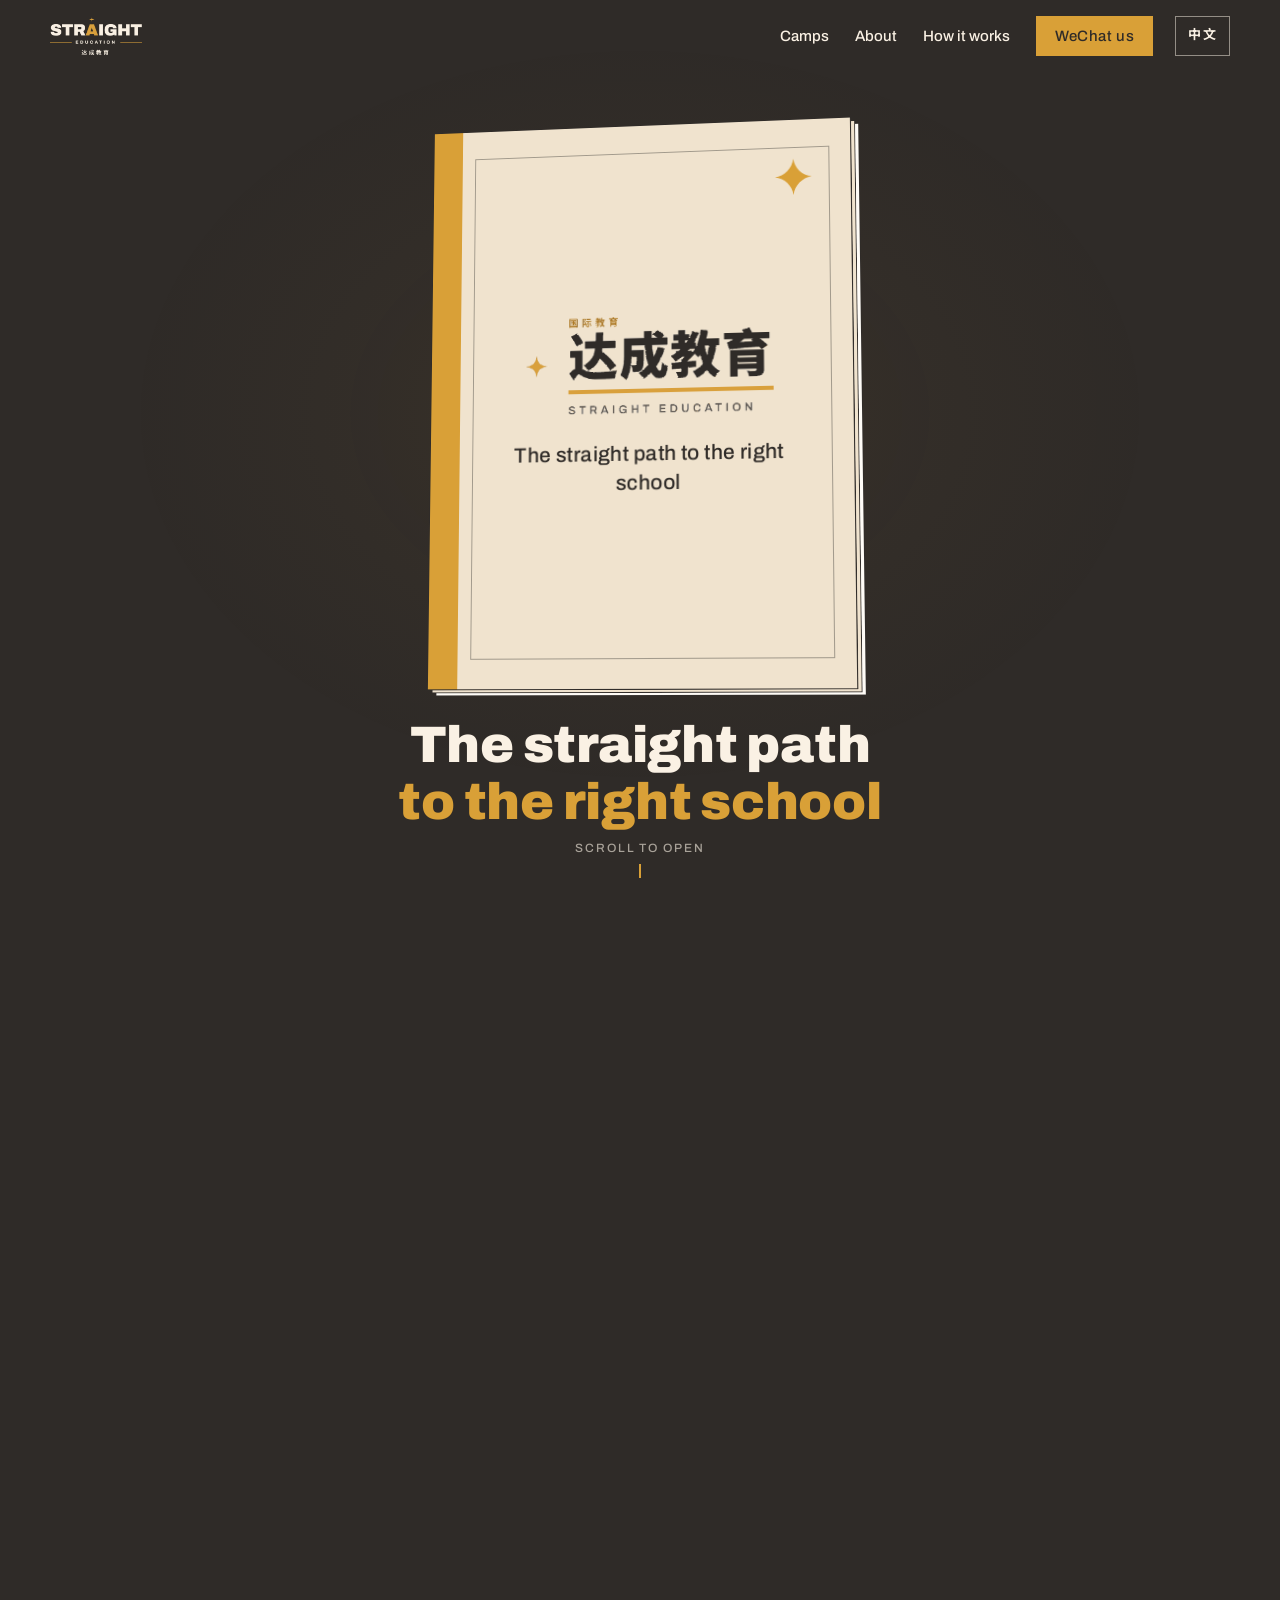
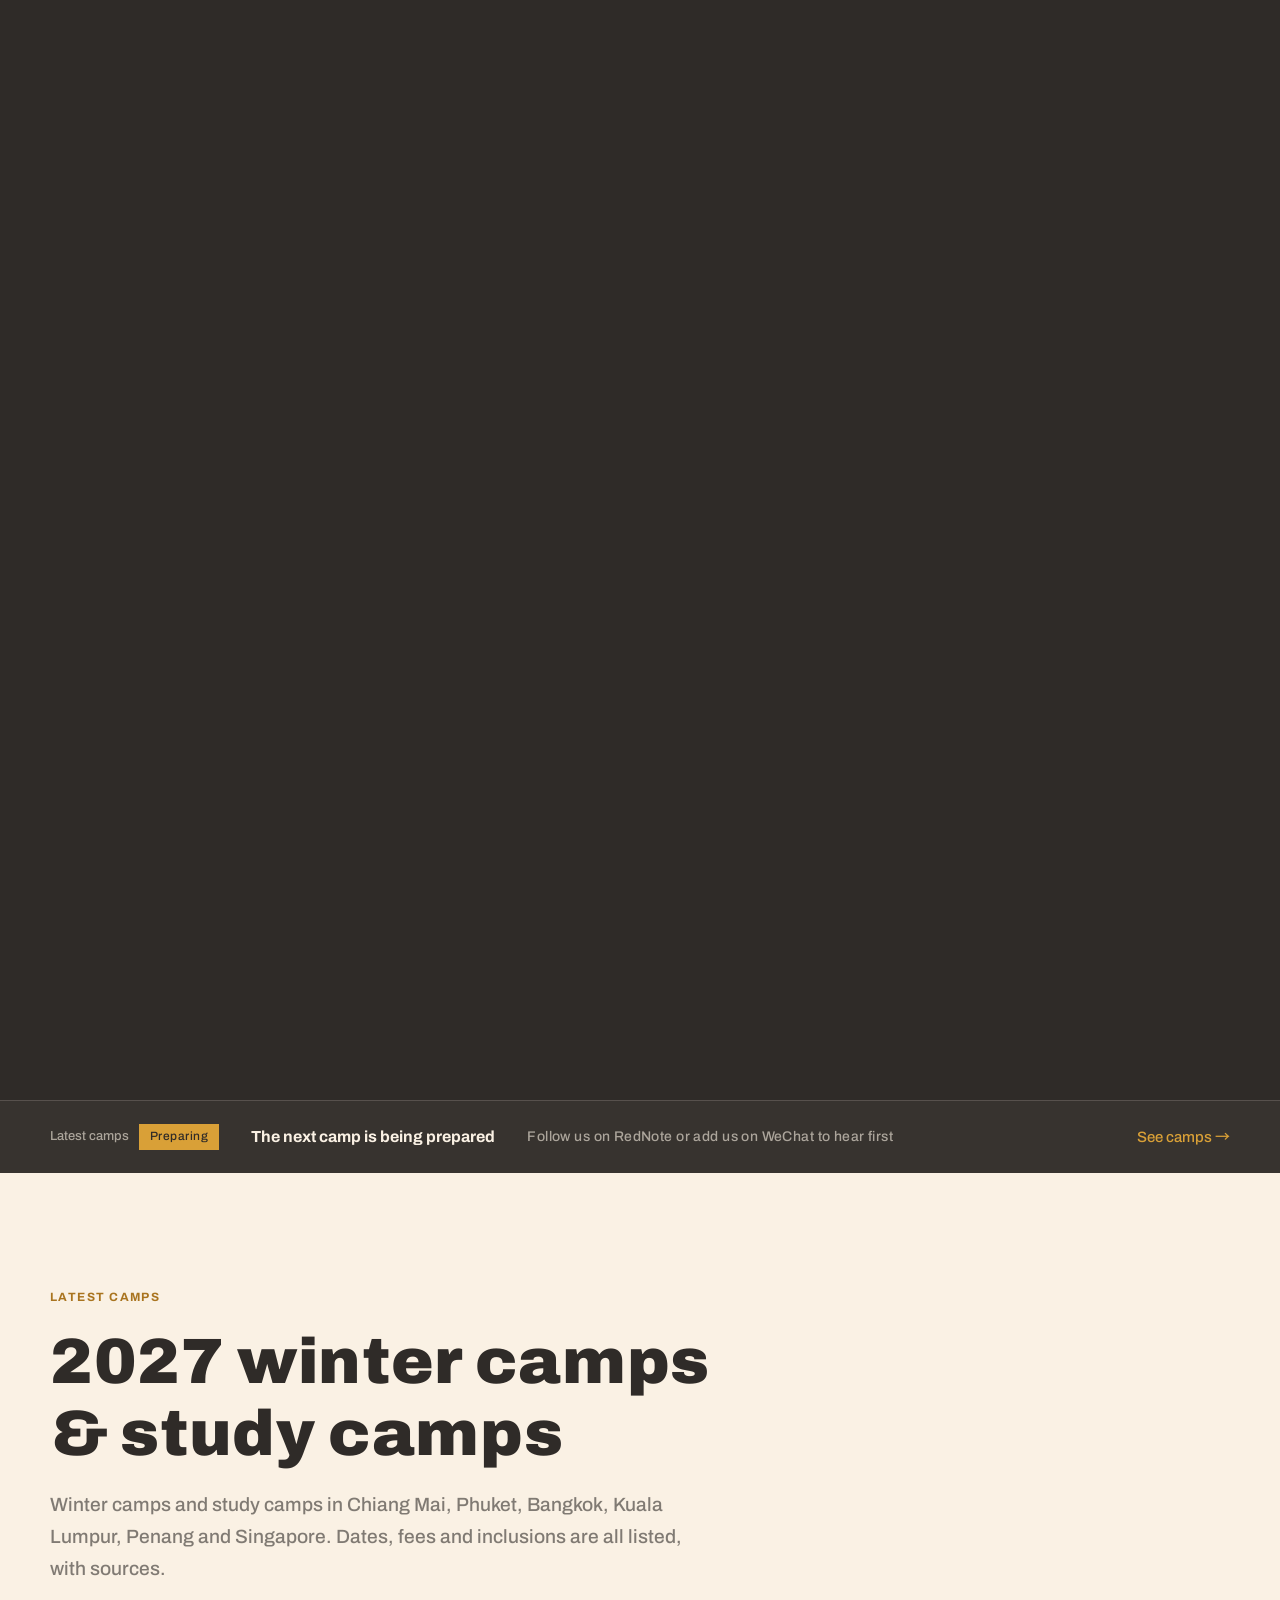
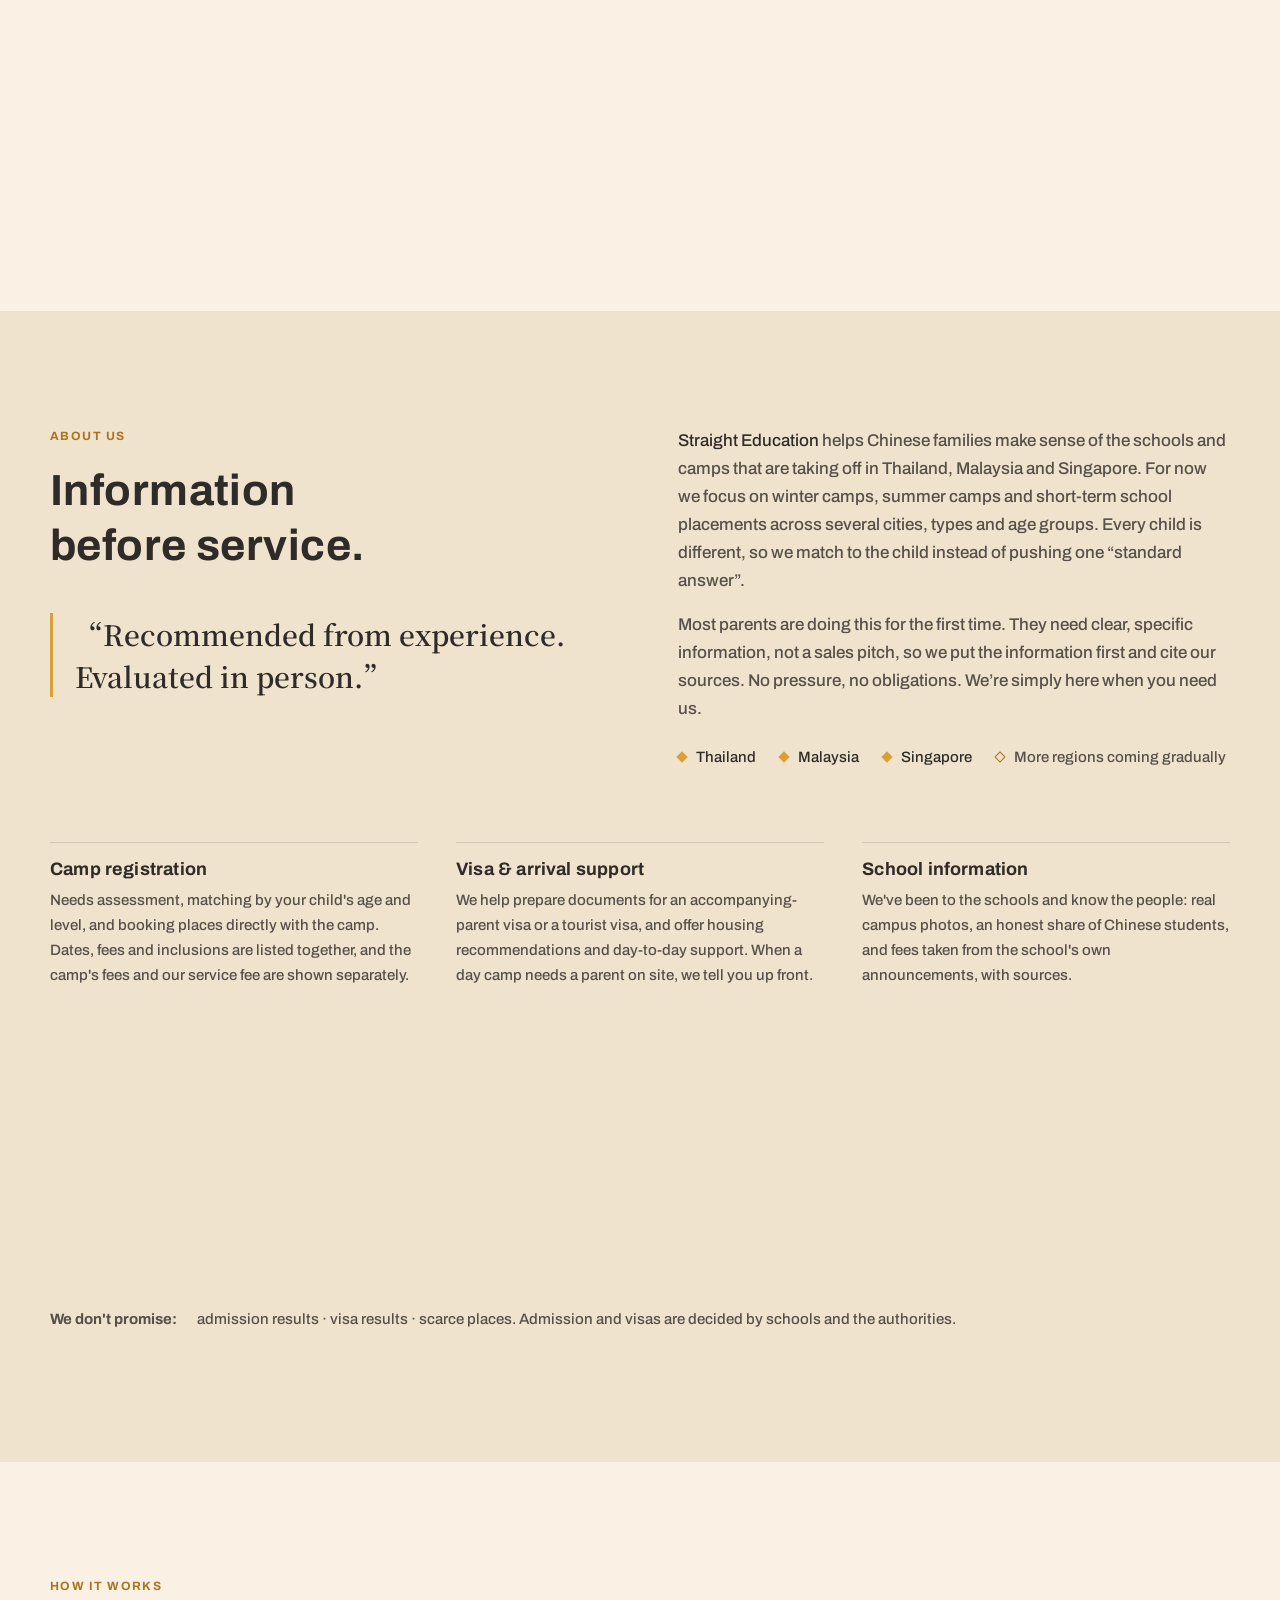
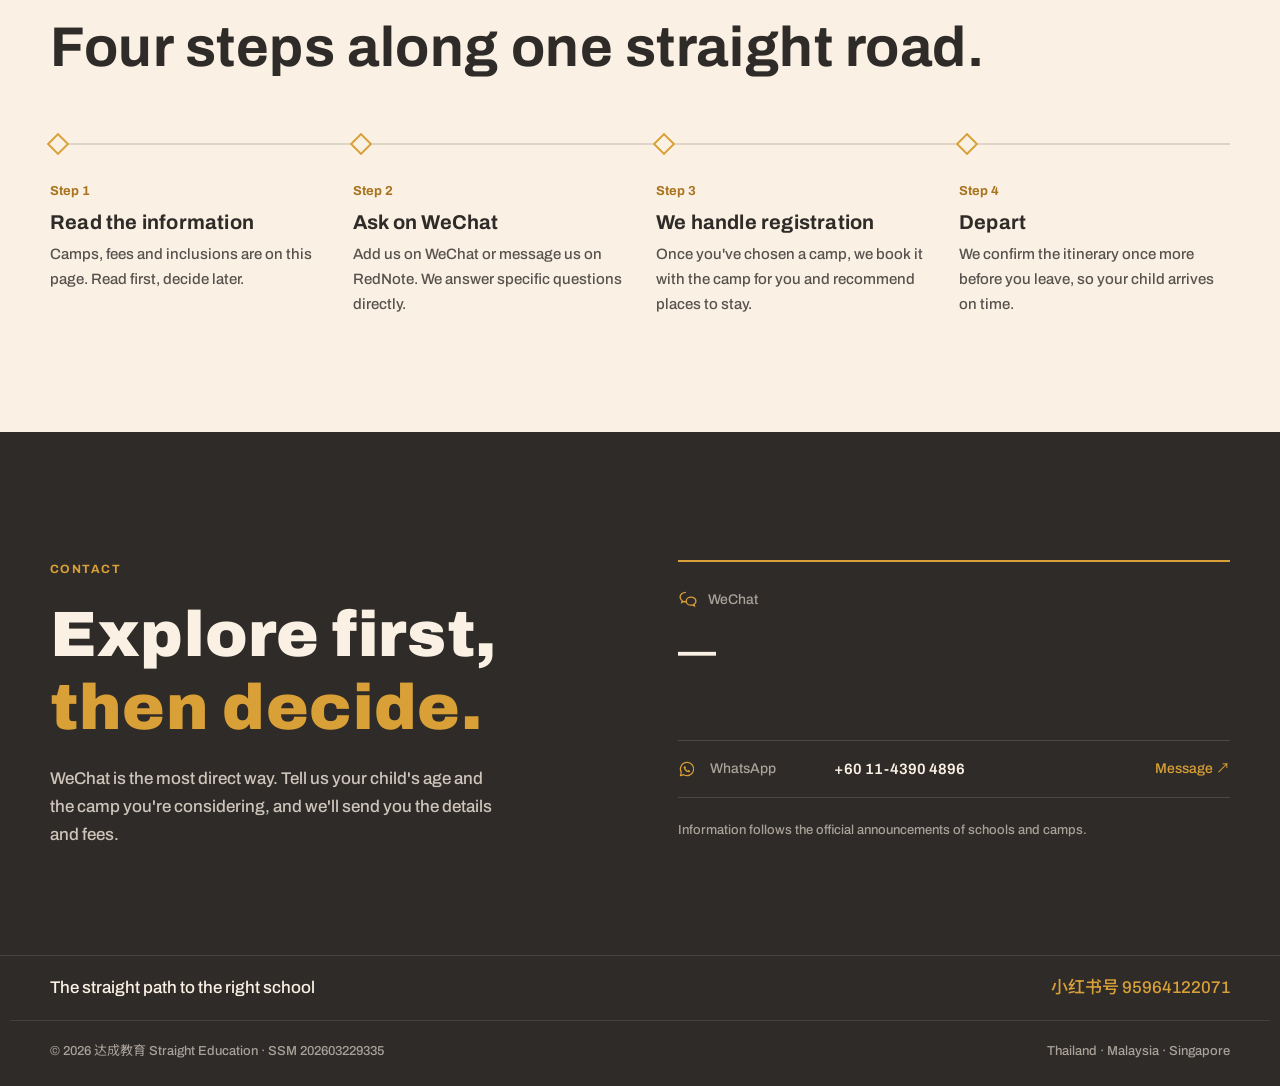
==== commit a135c73e: "Add files via upload" ====
--- a/index.html
+++ b/index.html
@@ -20,7 +20,7 @@
 <meta property="og:locale" content="zh_CN">
 <meta property="og:locale:alternate" content="en_US">
 <meta name="twitter:card" content="summary">
-<script type="application/ld+json">{"@context":"https://schema.org","@type":"EducationalOrganization","name":"达成教育 Straight Education","alternateName":["Straight Education","Straight Education Services"],"url":"https://straighteducation.com/","logo":"https://straighteducation.com/assets/icon-light.png","description":"为中国家庭整理泰国、马来西亚与新加坡的游学营与择校信息。Winter camps, study camps and school information in Thailand, Malaysia and Singapore for Chinese families.","email":"straighteducation2026@gmail.com","areaServed":["TH","MY","SG","CN"],"knowsLanguage":["zh-CN","en"]}</script>
+<script type="application/ld+json">{"@context":"https://schema.org","@type":"EducationalOrganization","name":"达成教育 Straight Education","alternateName":["Straight Education","Straight Education Services"],"url":"https://straighteducation.com/","logo":"https://straighteducation.com/assets/icon-light.png","description":"为中国家庭整理泰国、马来西亚与新加坡的游学营与择校信息。Winter camps, study camps and school information in Thailand, Malaysia and Singapore for Chinese families.","email":"straighteducation2026@gmail.com","telephone":"+601143904896","contactPoint":{"@type":"ContactPoint","telephone":"+601143904896","contactType":"customer service","availableLanguage":["Chinese","English"]},"areaServed":["TH","MY","SG","CN"],"knowsLanguage":["zh-CN","en"]}</script>
 <meta name="keywords" content="达成教育,Straight Education,winter camp,study camp,冬令营,游学营,泰国游学,马来西亚游学,新加坡游学,Thailand study camp,Malaysia winter camp,Singapore study camp">
 <meta property="og:title" content="达成教育 Straight Education · Winter &amp; Study Camps">
 <meta property="og:description" content="一条直路 · 直达名校 — 泰国、马来西亚与新加坡的游学营与择校信息，逐步拓展中">
@@ -30,7 +30,7 @@
 <link rel="stylesheet" href="fonts/fonts.css">
 <!-- CJK web fonts load without blocking; phones fall back to PingFang / YaHei instantly (Google may be slow or blocked in mainland China) -->
 <link rel="stylesheet" href="https://fonts.googleapis.com/css2?family=Noto+Sans+SC:wght@400;500;700;900&family=Noto+Serif+SC:wght@600&display=swap" media="print" onload="this.media='all'">
-<link rel="stylesheet" href="styles.css?v=202610061500">
+<link rel="stylesheet" href="styles.css?v=202610251000">
 <style>
   :root { color-scheme: only light; }
   html.pre-en body { visibility: hidden; }
@@ -326,7 +326,7 @@
   .site-foot .wrap { display: flex; justify-content: space-between; gap: 16px; flex-wrap: wrap; padding-top: 20px; padding-bottom: 24px; border-top: 1px solid rgba(250,241,228,.1); }
 
   /* ---------- mobile sticky contact bar ---------- */
-  .dock { position: fixed; left: 0; right: 0; bottom: 0; z-index: 40; display: none; grid-template-columns: 1.3fr 1fr; background: var(--ink); border-top: 1px solid rgba(250,241,228,.14); padding-bottom: env(safe-area-inset-bottom); transform: translateY(110%); transition: transform .45s var(--ease); }
+  .dock { position: fixed; left: 0; right: 0; bottom: 0; z-index: 40; display: none; grid-template-columns: 1.3fr 1fr 1fr; background: var(--ink); border-top: 1px solid rgba(250,241,228,.14); padding-bottom: env(safe-area-inset-bottom); transform: translateY(110%); transition: transform .45s var(--ease); }
   .dock.show { transform: none; }
   .dock:not(.show) { visibility: hidden; transition: transform .45s var(--ease), visibility 0s .45s; }
   .dock button, .dock a { min-height: 56px; display: flex; align-items: center; justify-content: center; gap: 8px; border: 0; font: inherit; font-size: 15px; font-weight: 700; text-decoration: none; cursor: pointer; }
@@ -400,6 +400,7 @@
   <symbol id="i-wechat" viewBox="0 0 24 24"><path fill="none" stroke="currentColor" stroke-width="1.6" d="M9.5 4C5.4 4 2.5 6.6 2.5 9.7c0 1.8 1 3.4 2.6 4.4l-.6 2.2 2.6-1.3c.8.2 1.6.3 2.4.3M21.5 14.6c0-2.7-2.6-4.8-5.8-4.8s-5.8 2.1-5.8 4.8 2.6 4.8 5.8 4.8c.6 0 1.3-.1 1.9-.3l2.1 1.1-.5-1.8c1.4-.9 2.3-2.2 2.3-3.8Z"/></symbol>
   <symbol id="i-ig" viewBox="0 0 24 24"><rect x="3" y="3" width="18" height="18" rx="5" fill="none" stroke="currentColor" stroke-width="1.6"/><circle cx="12" cy="12" r="4.2" fill="none" stroke="currentColor" stroke-width="1.6"/><circle cx="17.3" cy="6.7" r="1.1" fill="currentColor"/></symbol>
   <symbol id="i-mail" viewBox="0 0 24 24"><path fill="none" stroke="currentColor" stroke-width="1.6" d="M3 5h18v14H3z M3 6l9 7 9-7"/></symbol>
+  <symbol id="i-wa" viewBox="0 0 24 24"><path fill="none" stroke="currentColor" stroke-width="1.6" stroke-linejoin="round" d="M12 3.2a8.8 8.8 0 0 0-7.6 13.2L3.2 20.8l4.5-1.2A8.8 8.8 0 1 0 12 3.2Z"/><path fill="currentColor" d="M9.1 7.9c.3 0 .5.1.6.4l.7 1.6c.1.2 0 .4-.1.6l-.5.6c.8 1.5 1.9 2.4 3.3 3.1l.6-.7c.2-.2.4-.2.6-.1l1.6.8c.2.1.3.3.3.5 0 .8-.7 1.6-1.5 1.7-1 .1-2.6-.3-4.4-1.8-1.8-1.5-2.7-3.3-2.7-4.5 0-.8.7-1.7 1.5-1.7Z"/></symbol>
   <symbol id="i-fb" viewBox="0 0 24 24"><path fill="currentColor" d="M13.4 21v-7.6H16l.4-3h-3v-1.9c0-.9.3-1.5 1.5-1.5h1.6V4.3c-.3 0-1.2-.1-2.3-.1-2.3 0-3.9 1.4-3.9 4v2.2H7.7v3h2.6V21h3.1Z"/></symbol>
 </svg>
 
@@ -583,6 +584,7 @@
 <div class="dock" id="dock" aria-label="快捷联系">
   <button class="wx" data-copy-wechat><svg aria-hidden="true"><use href="#i-wechat"/></svg><span data-i18n="copyWxShort">复制微信号</span></button>
   <a class="rn" id="dockRn" href="#contact" target="_blank" rel="noopener"><svg aria-hidden="true"><use href="#i-rednote"/></svg><span data-i18n="rednote">小红书</span></a>
+  <a class="rn" id="dockWa" href="https://wa.me/601143904896" target="_blank" rel="noopener"><svg aria-hidden="true"><use href="#i-wa"/></svg><span>WhatsApp</span></a>
 </div>
 
 <dialog class="camp-dlg" id="campDlg" aria-label="营期详情">
@@ -590,8 +592,8 @@
   <div id="dlgBody"></div>
 </dialog>
 
-<script src="i18n.js?v=202610061500"></script>
-<script src="config.js?v=202610061500"></script>
-<script src="main.js?v=202610061500"></script>
+<script src="i18n.js?v=202610251000"></script>
+<script src="config.js?v=202610251000"></script>
+<script src="main.js?v=202610251000"></script>
 </body>
 </html>
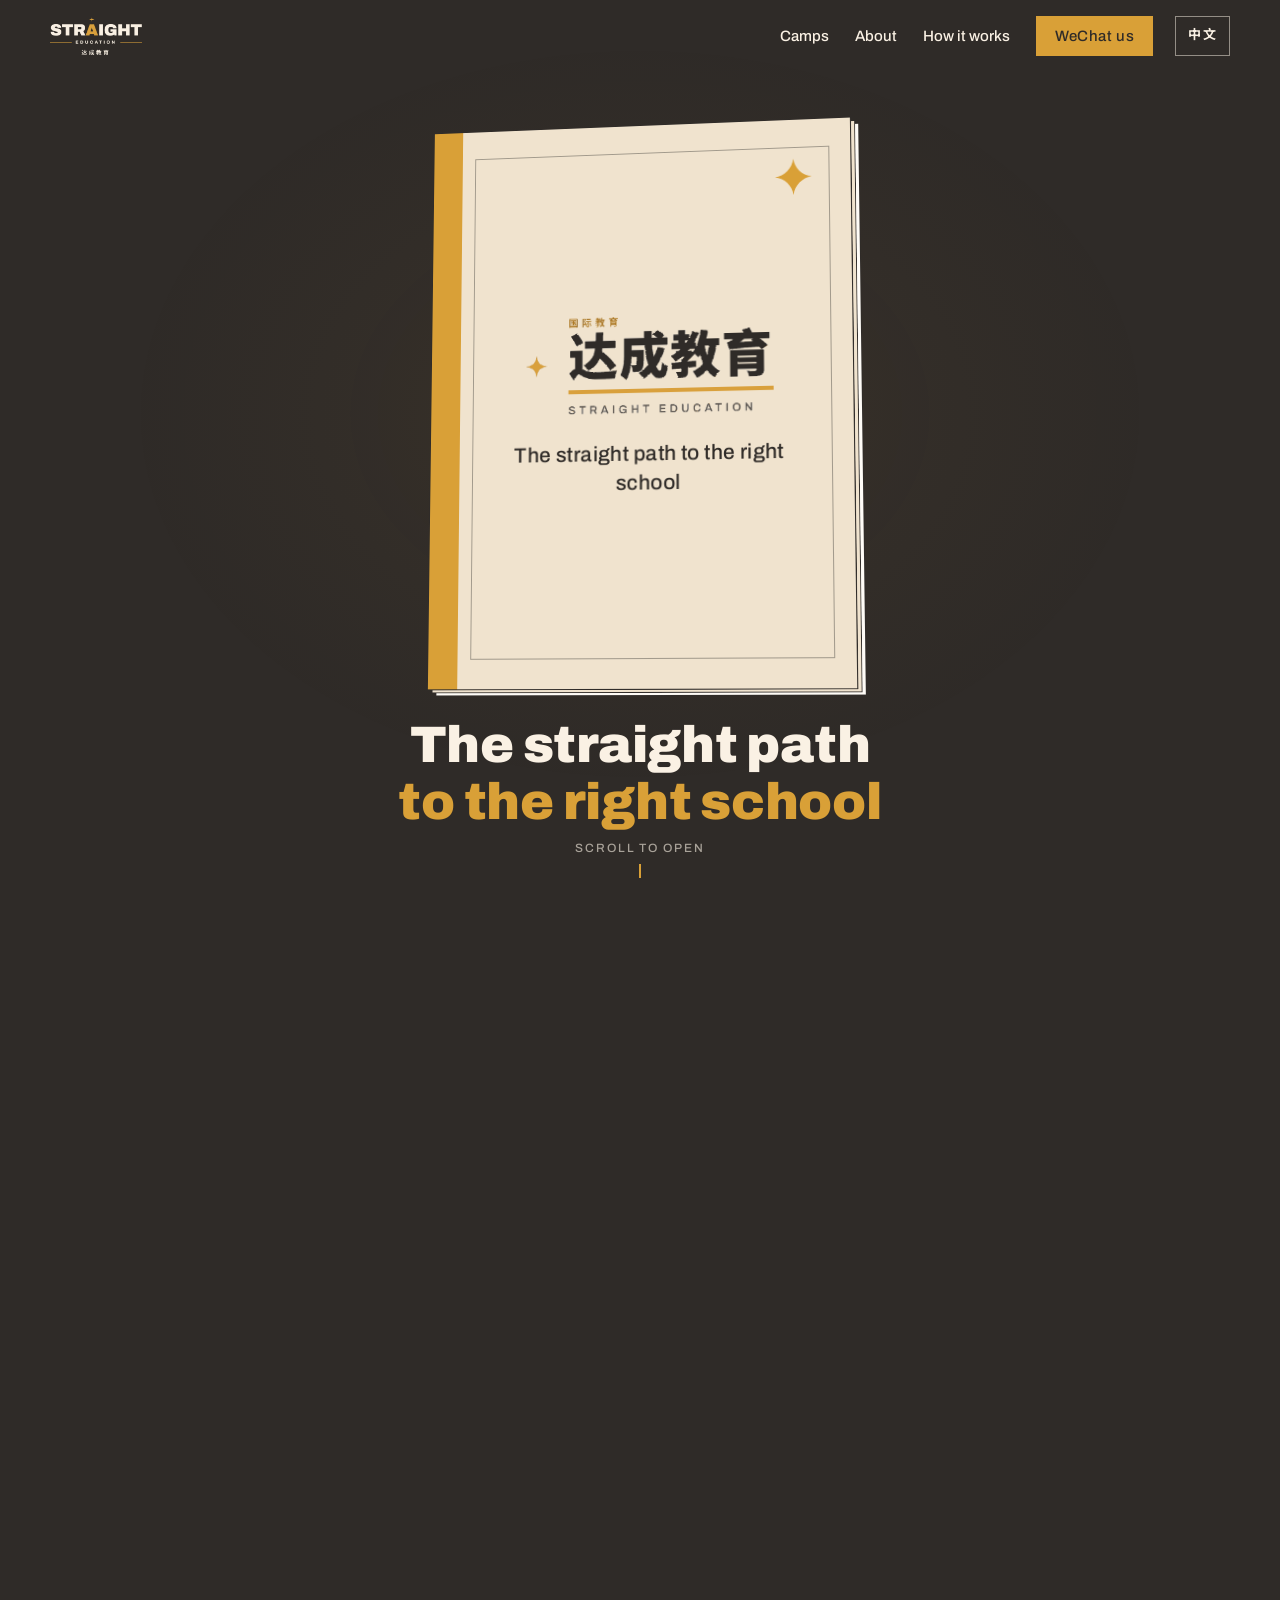
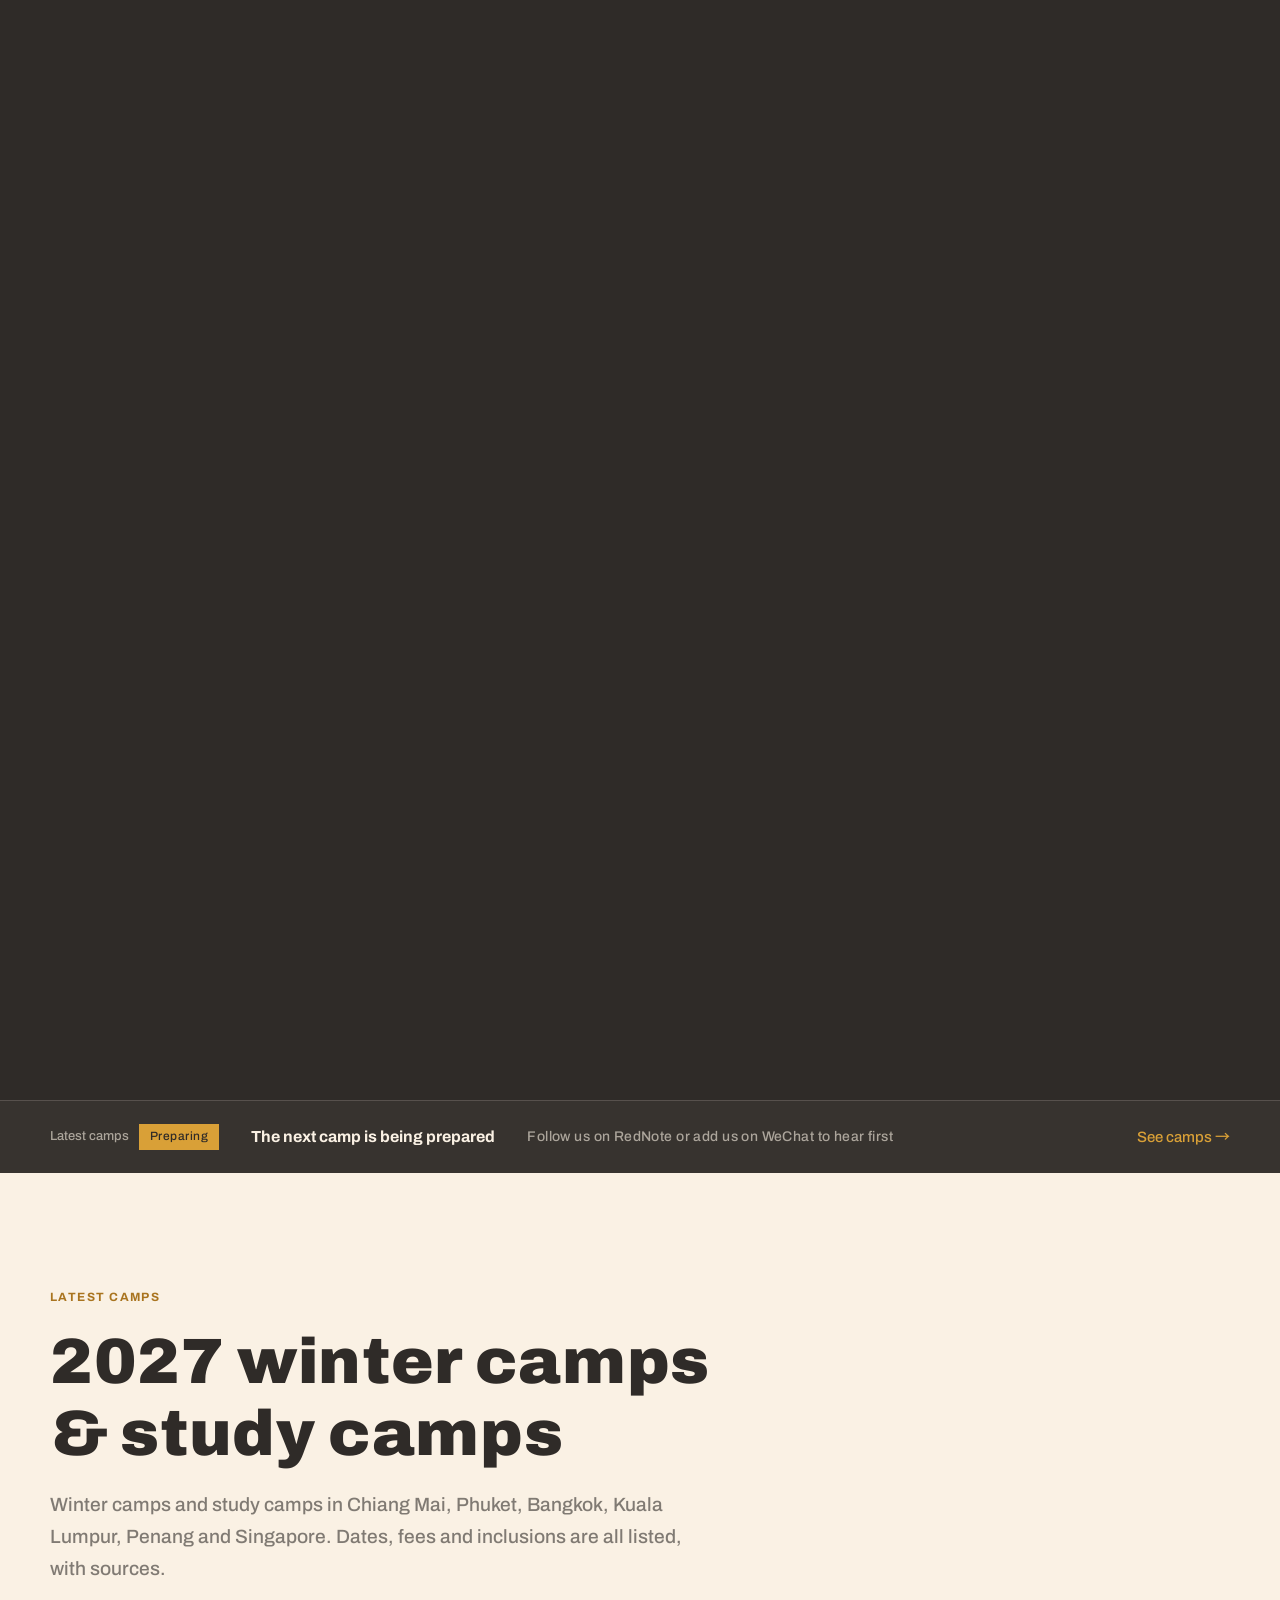
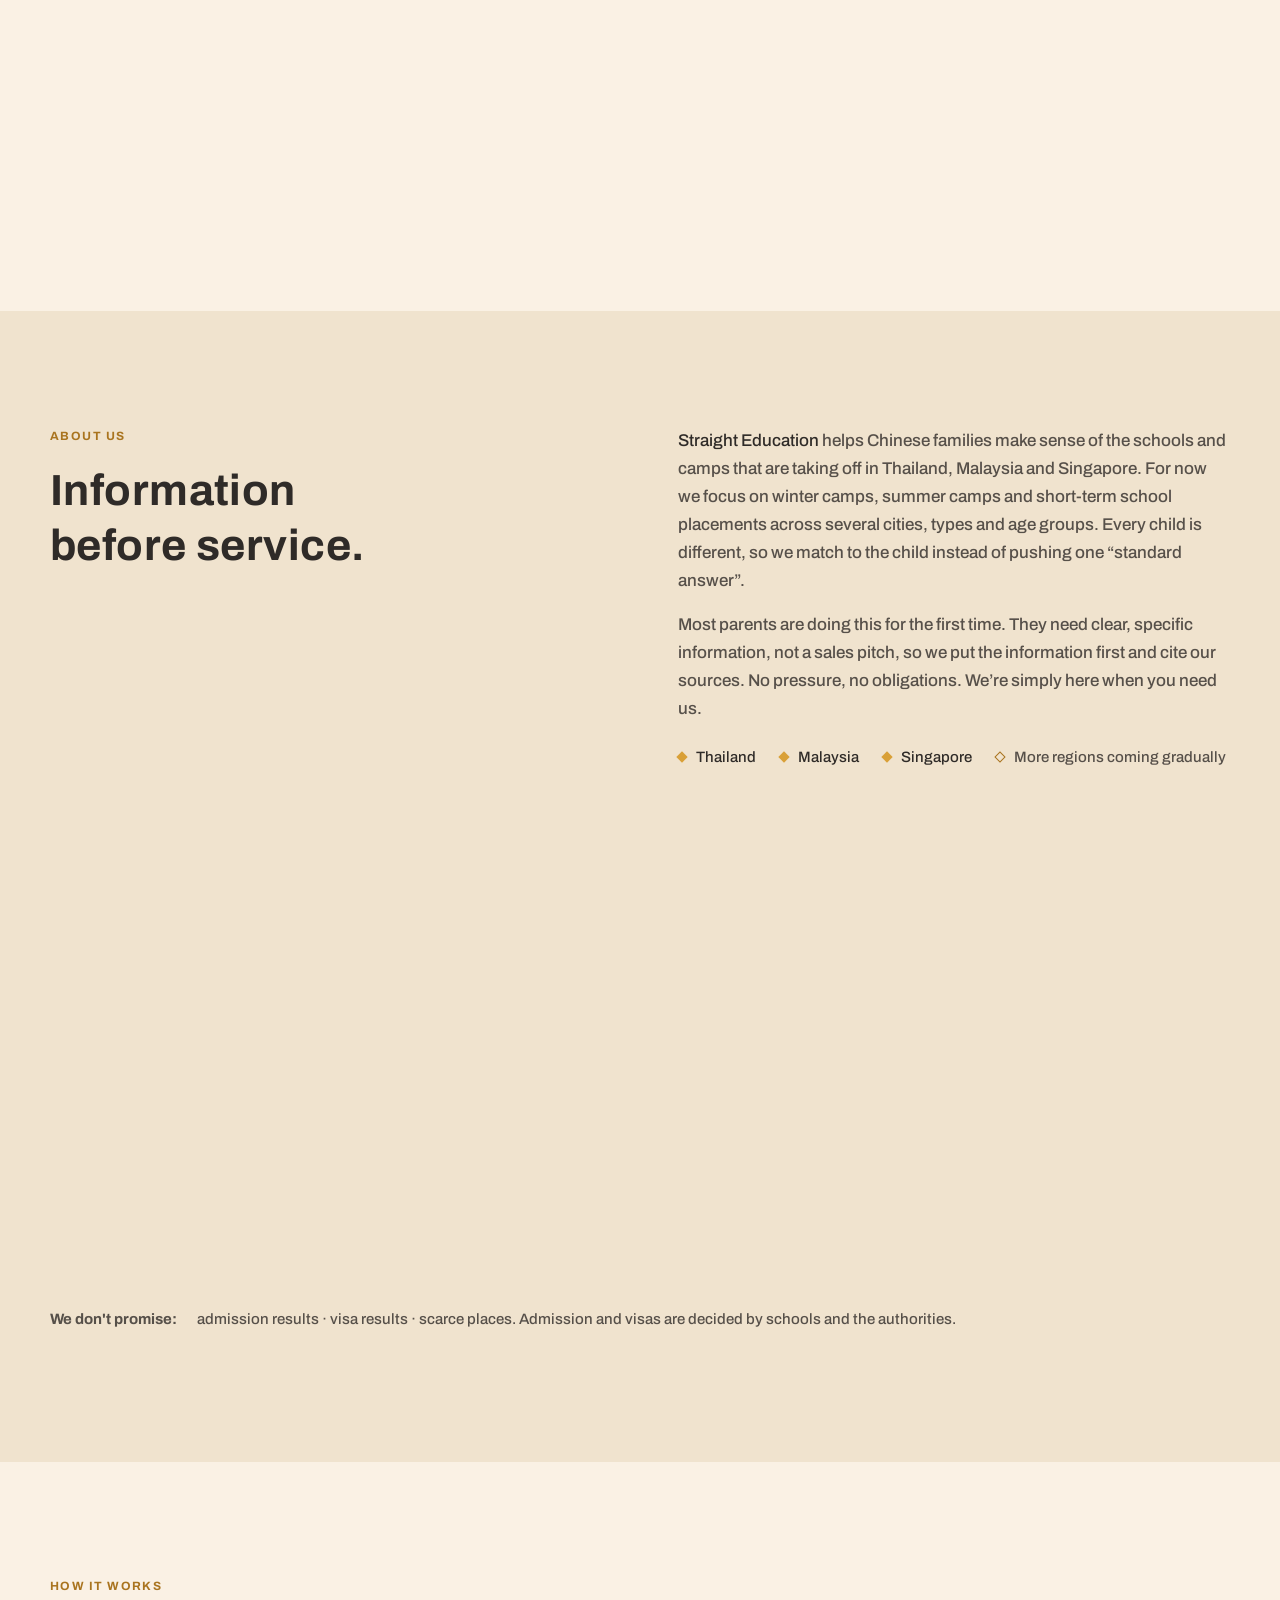
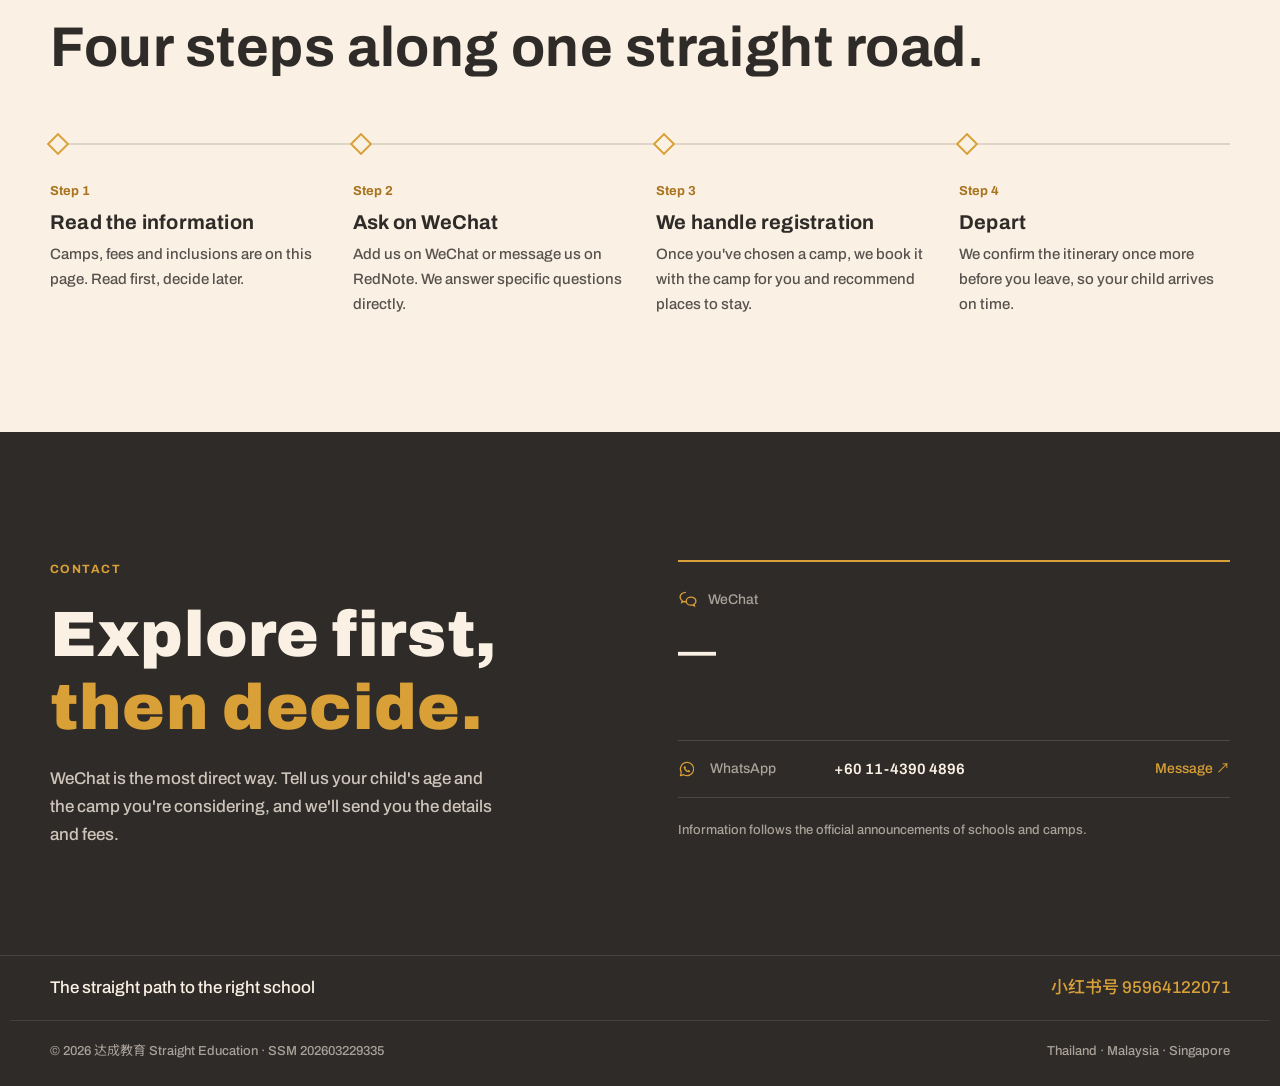
==== commit d2df03aa: "Add files via upload" ====
--- a/index.html
+++ b/index.html
@@ -30,7 +30,7 @@
 <link rel="stylesheet" href="fonts/fonts.css">
 <!-- CJK web fonts load without blocking; phones fall back to PingFang / YaHei instantly (Google may be slow or blocked in mainland China) -->
 <link rel="stylesheet" href="https://fonts.googleapis.com/css2?family=Noto+Sans+SC:wght@400;500;700;900&family=Noto+Serif+SC:wght@600&display=swap" media="print" onload="this.media='all'">
-<link rel="stylesheet" href="styles.css?v=202610251000">
+<link rel="stylesheet" href="styles.css?v=202610281200">
 <style>
   :root { color-scheme: only light; }
   html.pre-en body { visibility: hidden; }
@@ -495,7 +495,7 @@
         <h2 class="split"><span class="ln"><span data-i18n="campsH2">2027 寒假营期</span></span></h2>
         <p class="lede reveal" style="--d:.1s" data-i18n="campsLede">泰国清迈、普吉岛、曼谷，马来西亚吉隆坡、槟城，以及新加坡的冬令营，日期、费用、包含项目全部列清，注明来源。</p>
       </div>
-      <div id="campRoot"><!--SE-CAMPS--><ul class="seo-camps" data-static><li><strong>Traidhos 冬季英语营 · 泰国清迈</strong> — 泰国清迈 Chiang Mai · 2027-01-04 – 2027-01-29 · 6–12 岁 · THB 15,000 / 期</li><li><strong>曼谷德威国际学校冬令营 · 泰国曼谷</strong> — 泰国曼谷 Bangkok · 2027-01-04 – 2027-01-08 · 4–12 岁（Reception – Year 7） · THB 19,500 / 周（约 ¥3,982）</li><li><strong>蒙特国际学校冬令营 · 泰国清迈</strong> — 泰国清迈 Hang Dong · 2027-01-04 – 2027-02-26 · 3–16 岁（分 3–6 / 7–9 / 10–16 岁三组） · THB 11,000 / 周起（早鸟）</li><li><strong>丽晶国际学校冬令营 · 泰国曼谷</strong> — 泰国曼谷 Bangkok（寄宿校区） · 2027-01-11 – 2027-02-19 · 3–12 岁 · THB 23,920 / 周起（约 ¥4,884，早鸟）</li><li><strong>NES 英语冬令营 · 泰国清迈</strong> — 泰国清迈 · 2027-01-18 – 2027-02-26 · 4–15 岁（按年龄分班） · THB 5,999.99 / 周起</li><li><strong>香柏树国际学校冬令营 · 泰国清迈</strong> — 泰国清迈 · 2027-01-18 – 2027-02-12 · 6–18 岁（小学组 / 中学组） · THB 10,000 / 周（约 ¥2,042，早鸟）</li><li><strong>普吉岛 PGIS 国际学校冬令营 · 泰国普吉岛</strong> — 泰国普吉岛 Phuket · 2027-01-25 – 2027-02-12 · 主营队 6–8 岁（仅 20 席），插班 3–5 岁（限 4 名） · THB 18,000 / 周起（约 ¥3,830，早鸟）</li><li><strong>清迈森林营地冬令营 · 泰国清迈</strong> — 泰国清迈 · 2027-01-25 – 2027-02-19 · 4–13 岁（按年龄与英语能力分组，师生比约 1:5–1:7） · THB 19,790 / 周起</li><li><strong>SILK 幼儿园寒假插班 · 泰国普吉岛</strong> — 泰国普吉岛 Phuket（乐古浪度假区） · 幼幼班 Nursery ＋ 幼儿园 K1–K3 · THB 5,750 / 周起</li><li><strong>阿德科特国际学校冬令营 · 马来西亚</strong> — 马来西亚 · 阿德科特校区（校内寄宿） · 2027-01-25 – 2027-02-03 · 10–14 岁 · RM 4,750（早鸟，10 月 31 日前付费），之后 RM 4,980</li><li><strong>曼切斯特学习中心冬令营 · 马来西亚吉隆坡</strong> — 马来西亚吉隆坡 · 满家乐 Mont Kiara · 2026-12-14 · 精品班 2–6 人 / 团体班 8–15 人；另设 17 岁以上成人班 / 家长陪读班 · 团体班 2 周 RM 2,680 起；精品班 2 周 RM 4,380 起（早鸟）</li><li><strong>California 语言学校冬令营 · 马来西亚吉隆坡</strong> — 马来西亚吉隆坡 · 双子塔下（市中心） · 2027-01-04 – 2027-02-26 · 6–12 岁、13 岁以上分班 · 强化英语 1 周 USD 417 起；1 个月 USD 1,295</li><li><strong>ERICAN 英语集训冬令营 · 马来西亚吉隆坡</strong> — 马来西亚吉隆坡 · 武吉免登 Bukit Bintang · 2027-01-04 – 2027-02-26 · 6–15 岁（少年探索者 6–11 岁 / 未来领袖 12–15 岁） · USD 548.2 / 2 周起（约 ¥3,678）</li><li><strong>The Forest Penang 冬令营 · 马来西亚槟城</strong> — 马来西亚槟城 Penang · 按 CEFR 分班（Foundation / Emerging / Progressive） · 学费 RM 950 / 周（另付书本费 RM 120，午餐 RM 25 / 餐）</li><li><strong>BCIS 普吉岛国际学校假期营 · 泰国普吉岛</strong> — 泰国普吉岛 Phuket · 2026-10-12 – 2027-04-23 · 综合运动营、专项营均 6 岁以上（初级游泳营 5–8 岁） · 综合运动营 THB 15,000 / 周；专项营 THB 6,000 / 周</li><li><strong>新加坡 HWA 国际学校 IB 冬令营</strong> — 新加坡 HWA 国际学校 · 2027-01-04 – 2027-02-26 · 6–17 岁，一至十一年级 · 1 周 S$1,490 起（约 ¥7,800）；2 周 S$2,850 起（约 ¥14,920）</li><li><strong>Cambright 语言学校 · 马来西亚吉隆坡</strong> — 马来西亚吉隆坡 · KLCC · 语言课程（强化英语 / 口语 / 雅思），主要面向青少年与成人 · 强化英语 1 个月 RM 1,625；口语 1 个月 RM 1,219</li></ul><!--/SE-CAMPS--></div>
+      <div id="campRoot"><!--SE-CAMPS--><ul class="seo-camps" data-static><li><strong>Traidhos 冬季英语营 · 泰国清迈</strong> — 泰国清迈 Chiang Mai · 2027-01-04 – 2027-01-29 · 6–12 岁 · THB 15,000 / 期</li><li><strong>曼谷德威国际学校冬令营 · 泰国曼谷</strong> — 泰国曼谷 Bangkok · 2027-01-04 – 2027-01-08 · 4–12 岁（Reception – Year 7） · THB 19,500 / 周（约 ¥3,982）</li><li><strong>蒙特国际学校冬令营 · 泰国清迈</strong> — 泰国清迈 Hang Dong · 2027-01-04 – 2027-02-26 · 3–16 岁（分 3–6 / 7–9 / 10–16 岁三组） · THB 11,000 / 周起（早鸟）</li><li><strong>丽晶国际学校冬令营 · 泰国曼谷</strong> — 泰国曼谷 Bangkok（寄宿校区） · 2027-01-11 – 2027-02-19 · 3–12 岁 · THB 23,920 / 周起（约 ¥4,884，早鸟）</li><li><strong>NES 英语冬令营 · 泰国清迈</strong> — 泰国清迈 · 2027-01-18 – 2027-02-26 · 4–15 岁（按年龄分班） · THB 5,999.99 / 周起</li><li><strong>香柏树国际学校冬令营 · 泰国清迈</strong> — 泰国清迈 · 2027-01-18 – 2027-02-12 · 6–18 岁（小学组 / 中学组） · THB 10,000 / 周（约 ¥2,042，早鸟）</li><li><strong>普吉岛 PGIS 国际学校冬令营 · 泰国普吉岛</strong> — 泰国普吉岛 Phuket · 2027-01-25 – 2027-02-12 · 主营队 6–8 岁（仅 20 席），插班 3–5 岁（限 4 名） · THB 18,000 / 周起（约 ¥3,830，早鸟）</li><li><strong>清迈森林营地冬令营 · 泰国清迈</strong> — 泰国清迈 · 2027-01-25 – 2027-02-19 · 4–13 岁（按年龄与英语能力分组，师生比约 1:5–1:7） · THB 19,790 / 周起</li><li><strong>SILK 幼儿园寒假插班 · 泰国普吉岛</strong> — 泰国普吉岛 Phuket（乐古浪度假区） · 幼幼班 Nursery ＋ 幼儿园 K1–K3 · THB 5,750 / 周起</li><li><strong>阿德科特国际学校冬令营 · 马来西亚</strong> — 马来西亚 · 阿德科特校区（校内寄宿） · 2027-01-25 – 2027-02-03 · 10–14 岁 · RM 4,750（早鸟，10 月 31 日前付费），之后 RM 4,980</li><li><strong>曼切斯特学习中心冬令营 · 马来西亚吉隆坡</strong> — 马来西亚吉隆坡 · 满家乐 Mont Kiara · 2026-12-14 · 精品班 2–6 人 / 团体班 8–15 人；另设 17 岁以上成人班 / 家长陪读班 · 团体班 2 周 RM 2,680 起；精品班 2 周 RM 4,380 起（早鸟）</li><li><strong>California 语言学校冬令营 · 马来西亚吉隆坡</strong> — 马来西亚吉隆坡 · 双子塔下（市中心） · 2027-01-04 – 2027-02-26 · 6–12 岁、13 岁以上分班 · 强化英语 1 周 USD 417 起；1 个月 USD 1,295</li><li><strong>ERICAN 英语集训冬令营 · 马来西亚吉隆坡</strong> — 马来西亚吉隆坡 · 武吉免登 Bukit Bintang · 2027-01-04 – 2027-02-26 · 6–15 岁（少年探索者 6–11 岁 / 未来领袖 12–15 岁） · USD 548.2 / 2 周起（约 ¥3,678）</li><li><strong>The Forest Penang 冬令营 · 马来西亚槟城</strong> — 马来西亚槟城 Penang · 按 CEFR 分班（Foundation / Emerging / Progressive） · 学费 RM 950 / 周（另付书本费 RM 120，午餐 RM 25 / 餐）</li><li><strong>BCIS 普吉岛国际学校假期营 · 泰国普吉岛</strong> — 泰国普吉岛 Phuket · 2026-10-12 – 2027-04-23 · 综合运动营、专项营均 6 岁以上（初级游泳营 5–8 岁） · 综合运动营 THB 15,000 / 周；专项营 THB 6,000 / 周</li><li><strong>新加坡 HWA 国际学校 IB 冬令营</strong> — 新加坡 HWA 国际学校 · 2027-01-04 – 2027-02-26 · 6–17 岁，一至十一年级 · 1 周 S$1,490 起（约 ¥7,800）；2 周 S$2,850 起（约 ¥14,920）</li><li><strong>Cambright 语言学校 · 马来西亚吉隆坡</strong> — 马来西亚吉隆坡 · KLCC · 语言课程（强化英语 / 口语 / 雅思），主要面向青少年与成人 · 强化英语 1 个月 RM 1,625；口语 1 个月 RM 1,219</li><li><strong>BMIS 英华国际学校冬令营 · 泰国曼谷</strong> — 泰国曼谷 Bangkok · Bang Kapi 区 BMIS 英华国际学校 · 2027-01-12 – 2027-02-19 · 2–14 岁（Pre-Nursery – Year 9） · 13,900–15,900 泰铢 / 周（五天周）</li><li><strong>First Steps 国际学校冬令营 · 泰国曼谷</strong> — 泰国曼谷 Bangkok · Sukhumvit 31 · 2026-12-14 · 约 2.5–12 岁，分 4 个年龄队 · 9,500 泰铢 / 周（会员）· 10,500 泰铢 / 周（非会员）</li><li><strong>Teems ISP Activate 12 月圣诞营 · 马来西亚</strong> — 马来西亚 · 7 个校区（含 Ipoh、Tropicana Aman、Rawang 等） · 2026-12-14 – 2026-12-18 · 5–14 岁（Tropicana Aman 校区另有 12–16 岁未来领袖营） · 学费 RM 1,100 / 人</li><li><strong>Straits 国际学校槟城冬季交流计划 · 马来西亚槟城</strong> — 马来西亚槟城 Penang · Straits International School · Nursery 到 Year 8，最大年龄约 14 岁 · 10 天 RM 2,800 起；20 天 RM 4,390 起</li></ul><!--/SE-CAMPS--></div>
     </div>
   </section>
 
@@ -592,8 +592,8 @@
   <div id="dlgBody"></div>
 </dialog>
 
-<script src="i18n.js?v=202610251000"></script>
-<script src="config.js?v=202610251000"></script>
-<script src="main.js?v=202610251000"></script>
+<script src="i18n.js?v=202610281200"></script>
+<script src="config.js?v=202610281200"></script>
+<script src="main.js?v=202610281200"></script>
 </body>
 </html>
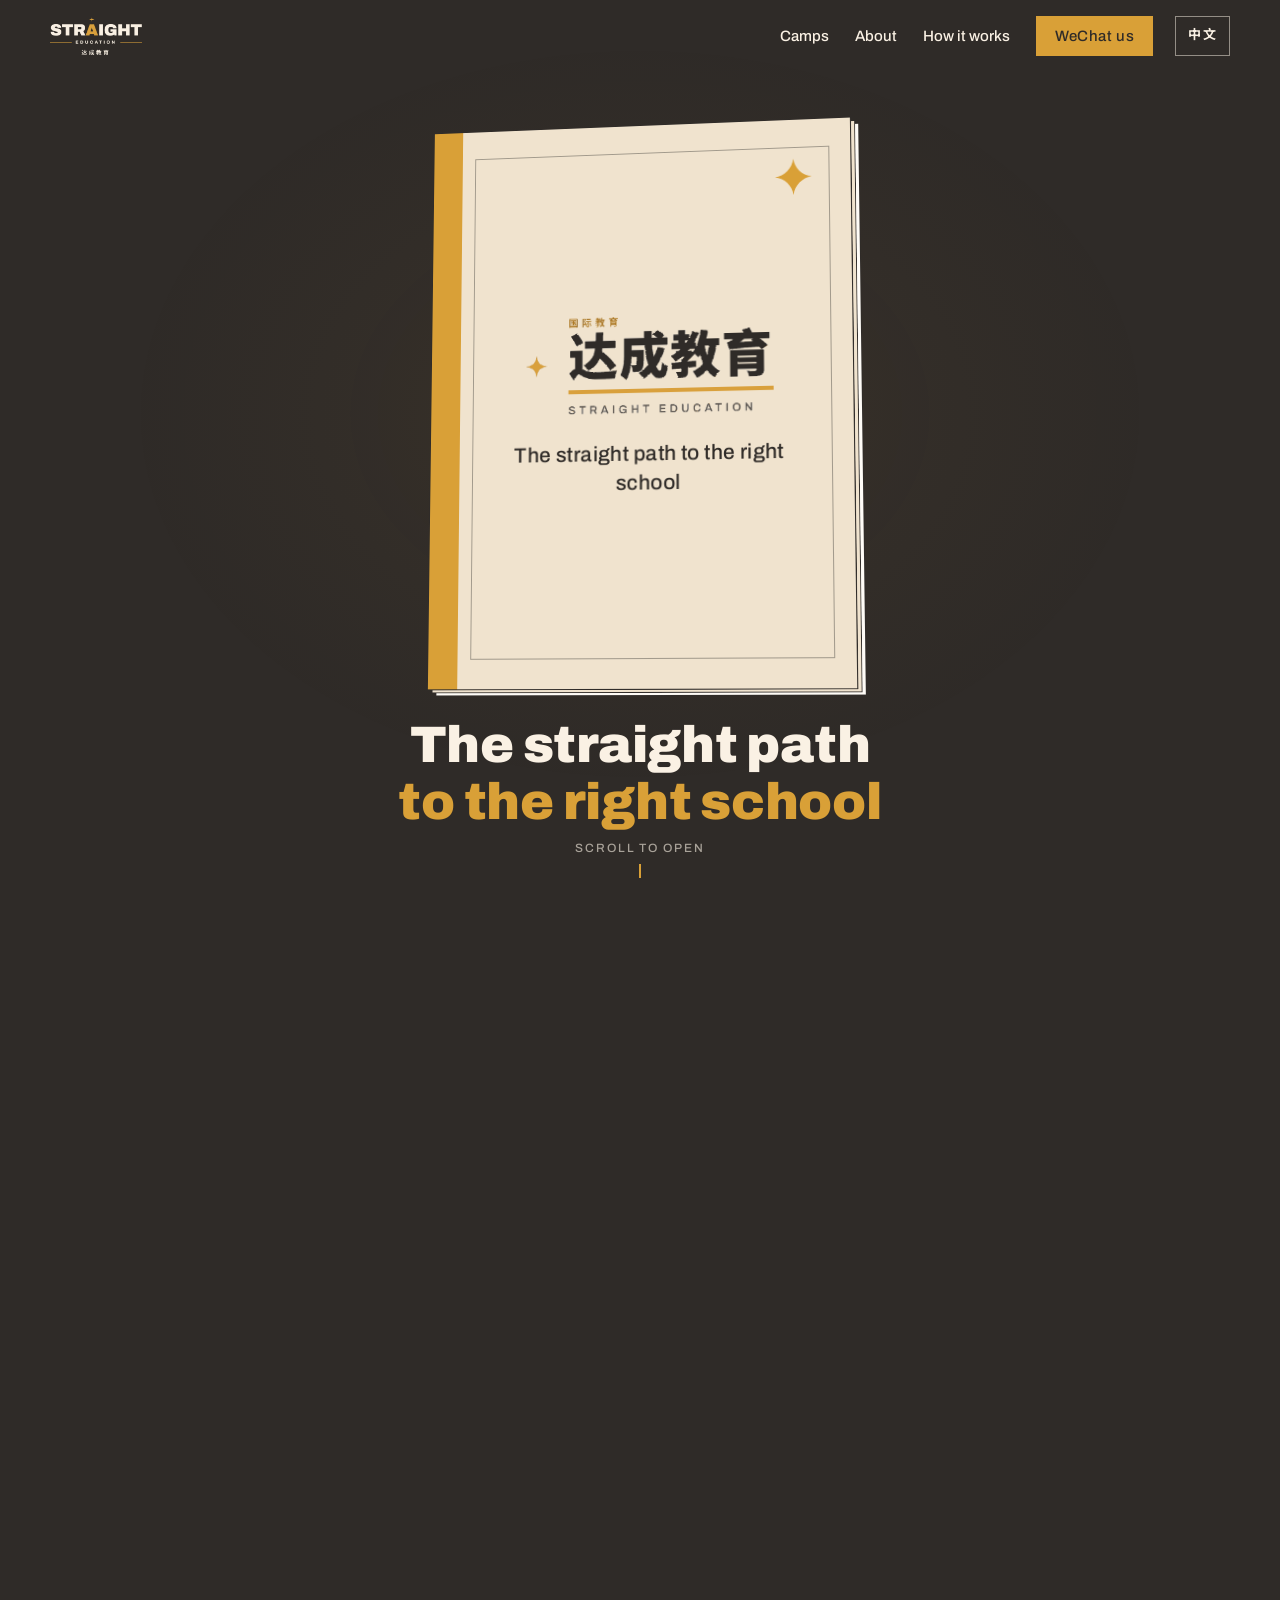
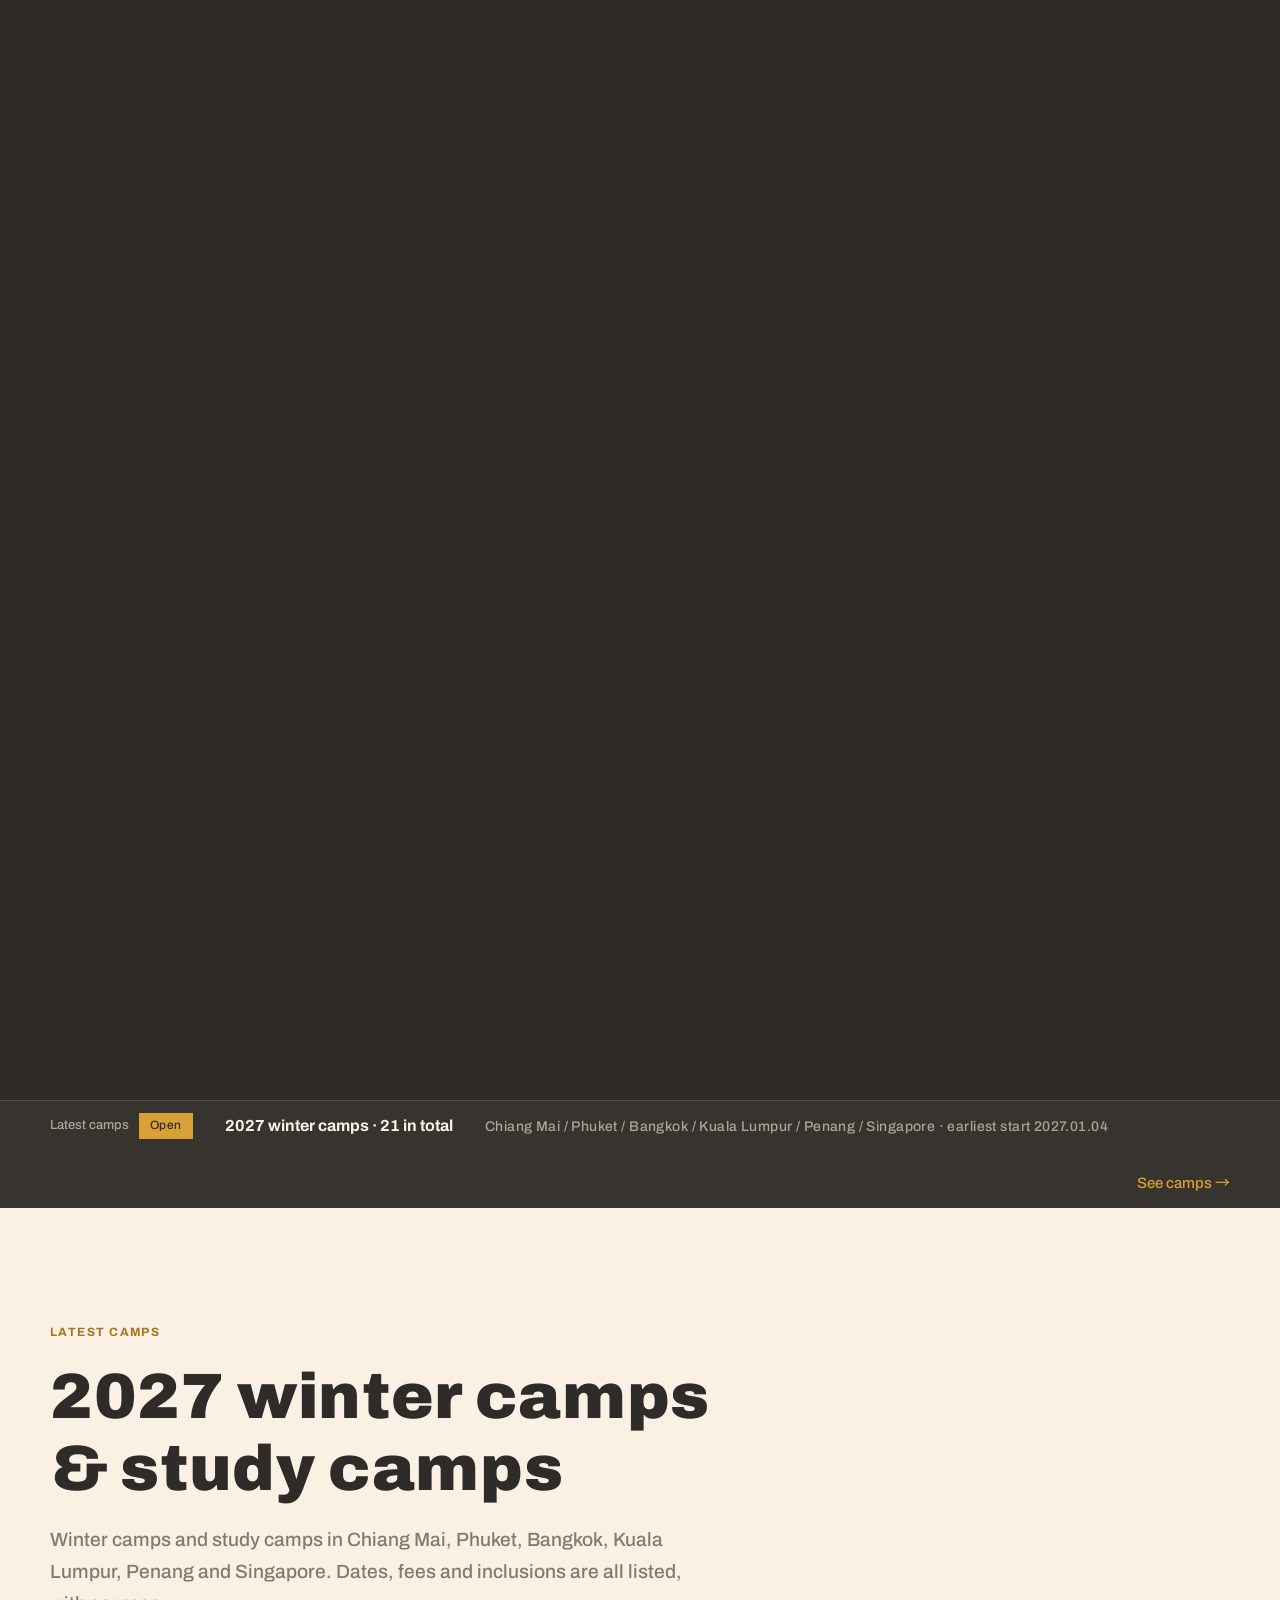
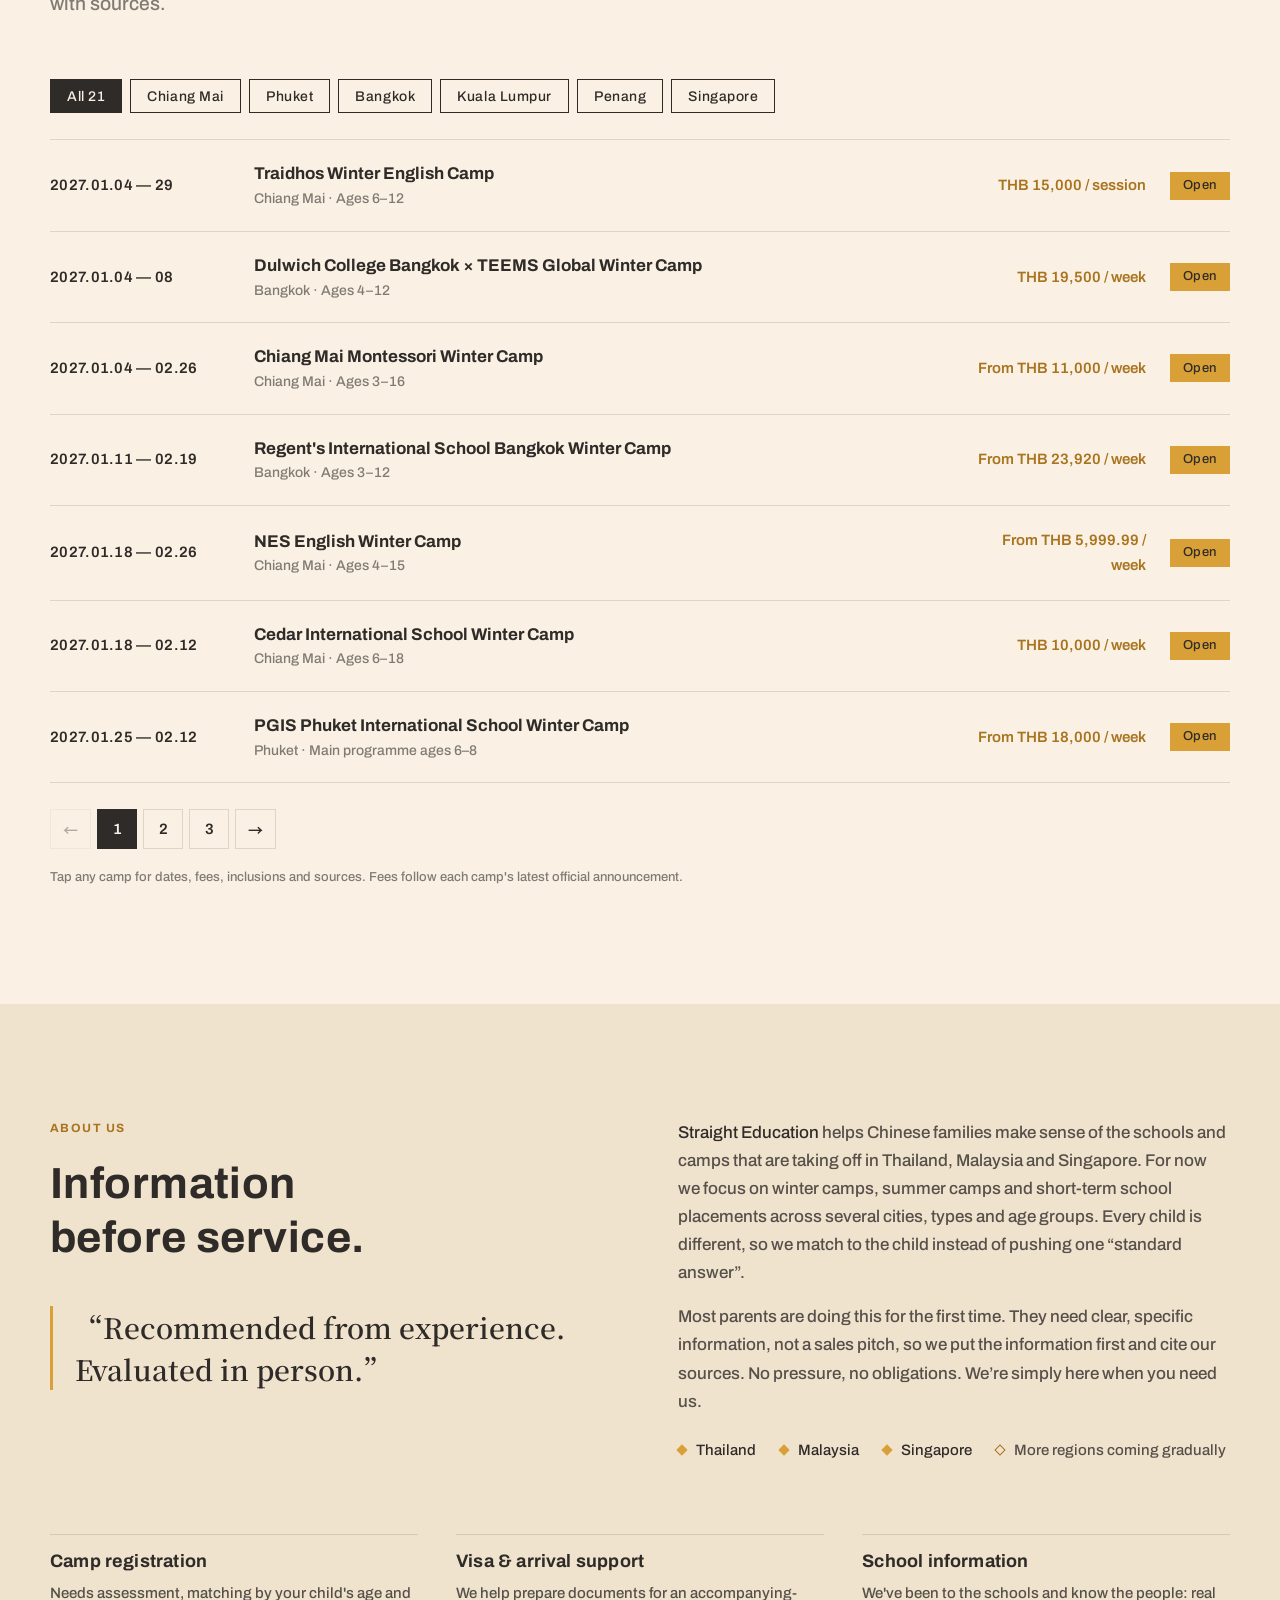
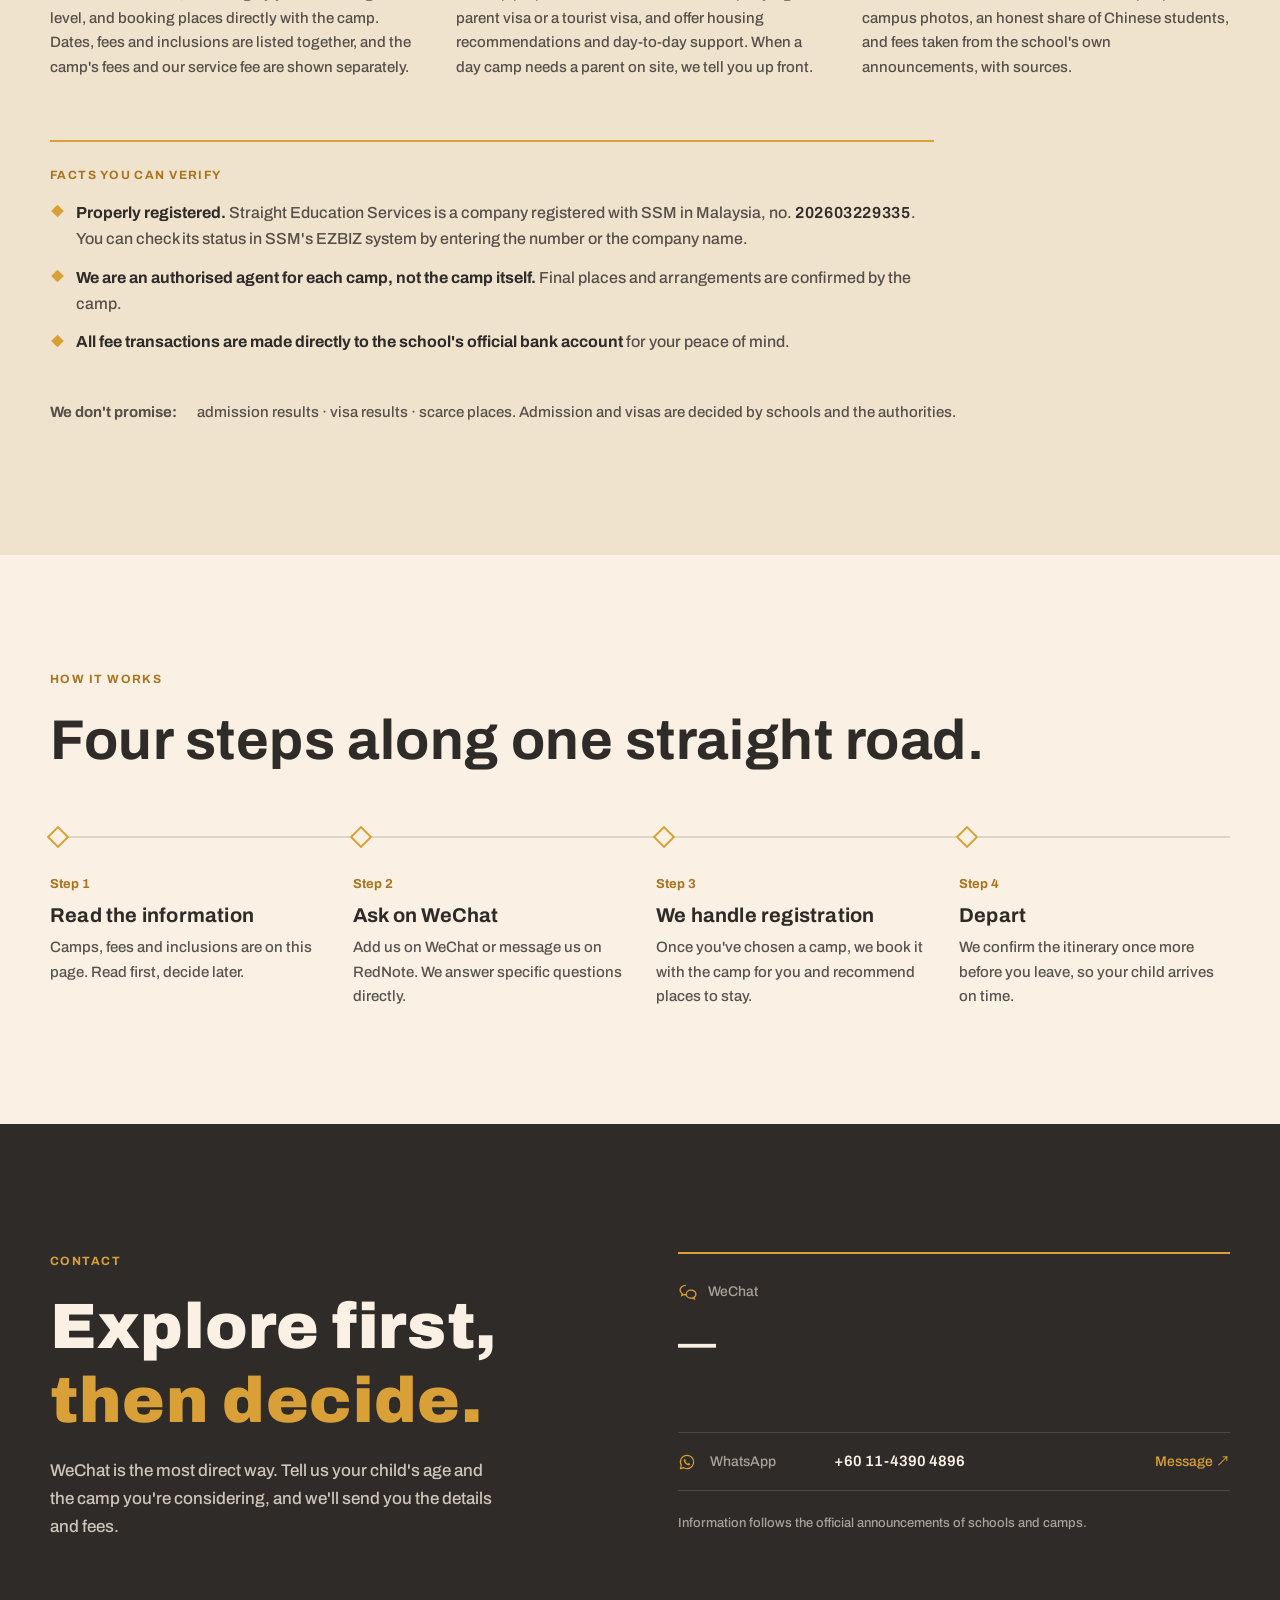
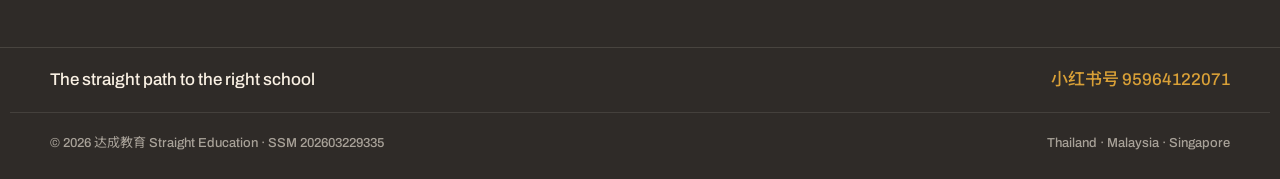
==== commit ae3cf58f: "Add files via upload" ====
--- a/index.html
+++ b/index.html
@@ -25,8 +25,8 @@
 <meta property="og:title" content="达成教育 Straight Education · Winter &amp; Study Camps">
 <meta property="og:description" content="一条直路 · 直达名校 — 泰国、马来西亚与新加坡的游学营与择校信息，逐步拓展中">
 <meta property="og:image" content="https://straighteducation.com/assets/icon-light.png">
-<link rel="icon" href="assets/favicon.png">
-<link rel="apple-touch-icon" href="assets/apple-touch-icon.png">
+<link rel="icon" href="assets/favicon.png?v=2">
+<link rel="apple-touch-icon" href="assets/apple-touch-icon.png?v=2">
 <link rel="stylesheet" href="fonts/fonts.css">
 <!-- CJK web fonts load without blocking; phones fall back to PingFang / YaHei instantly (Google may be slow or blocked in mainland China) -->
 <link rel="stylesheet" href="https://fonts.googleapis.com/css2?family=Noto+Sans+SC:wght@400;500;700;900&family=Noto+Serif+SC:wght@600&display=swap" media="print" onload="this.media='all'">
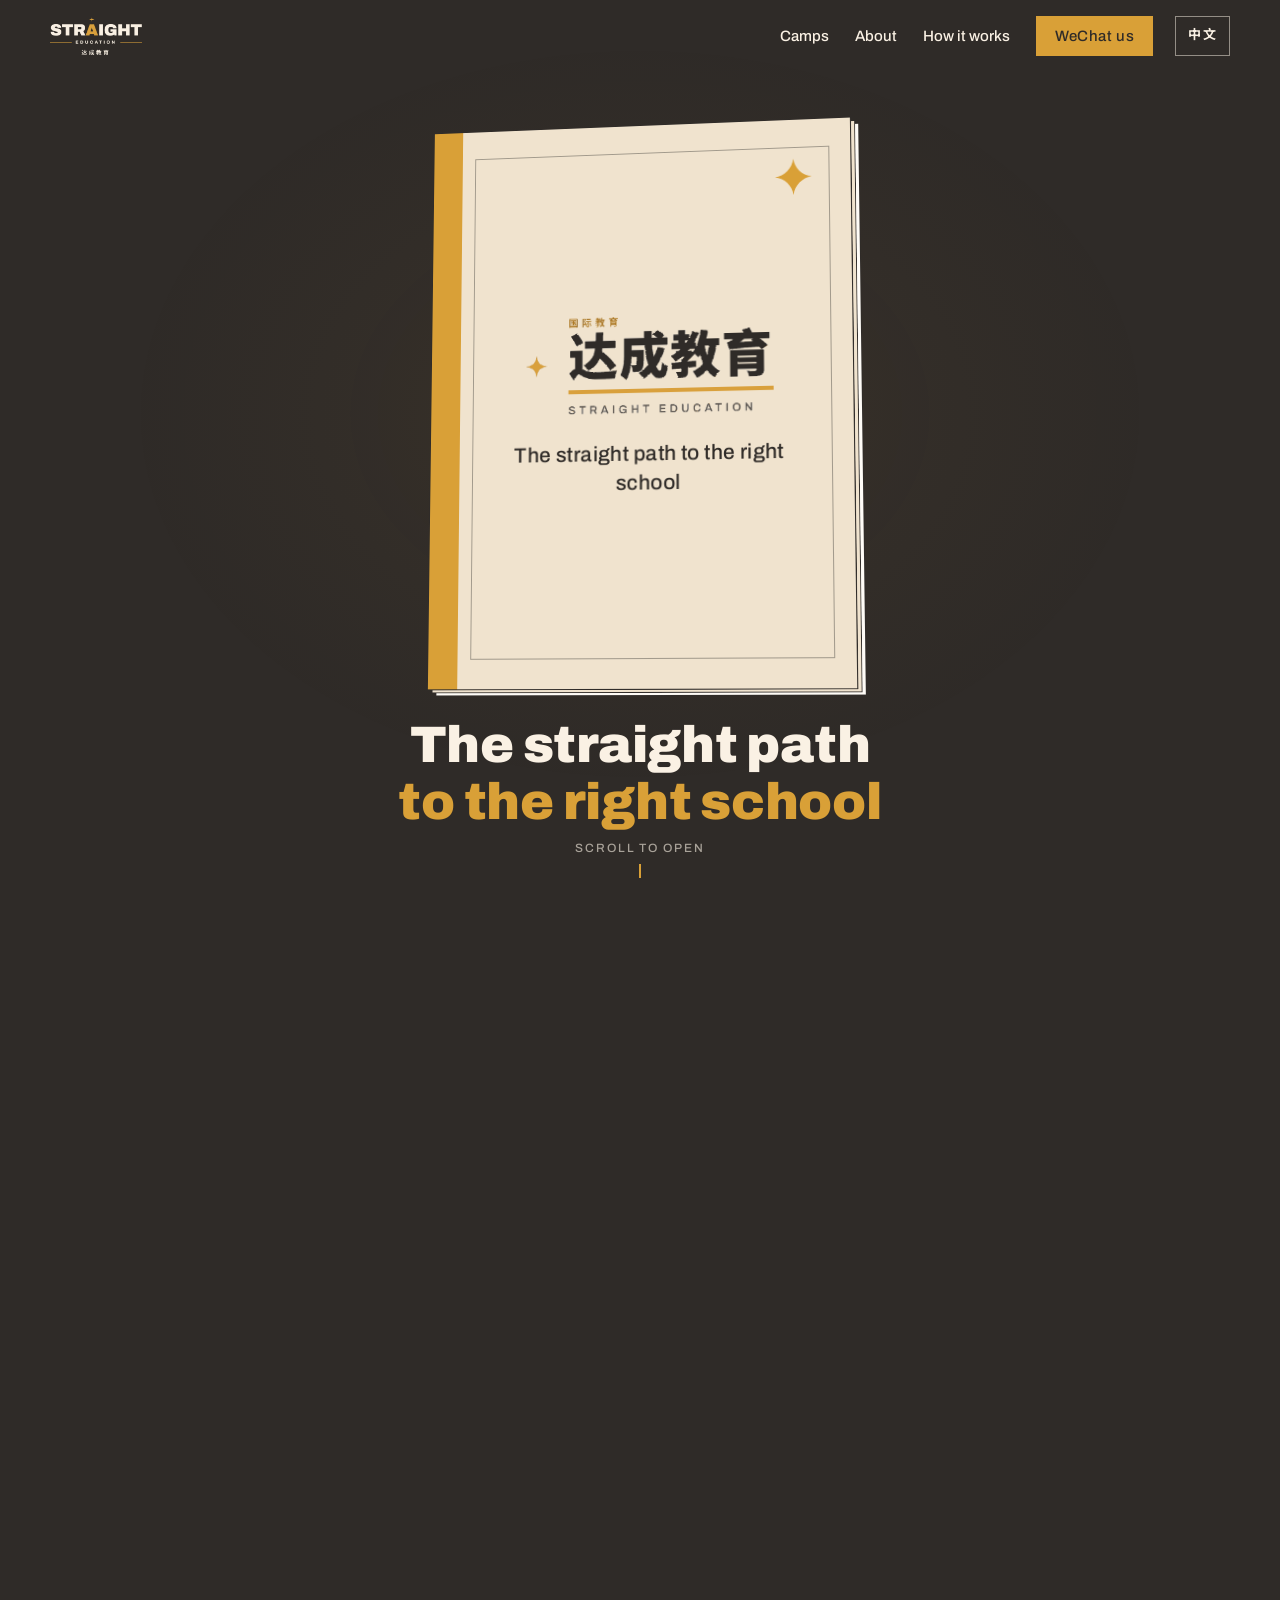
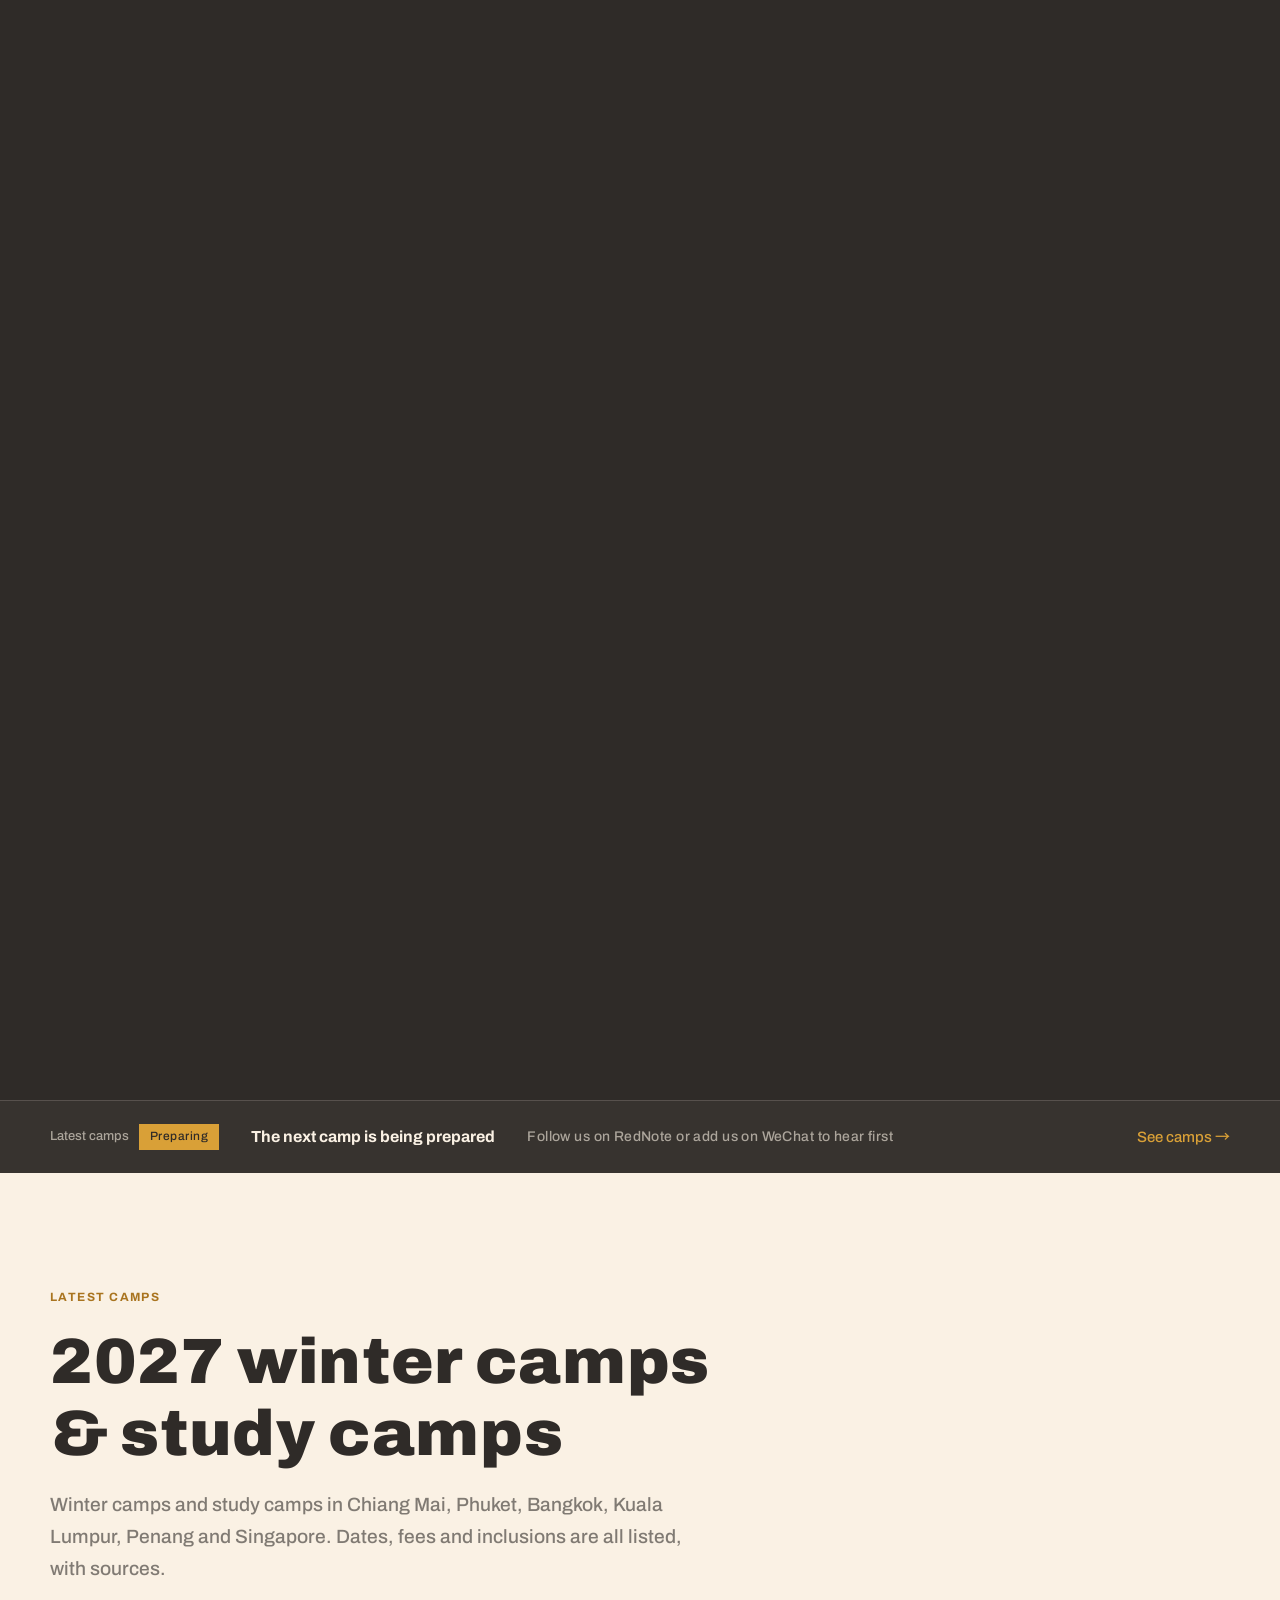
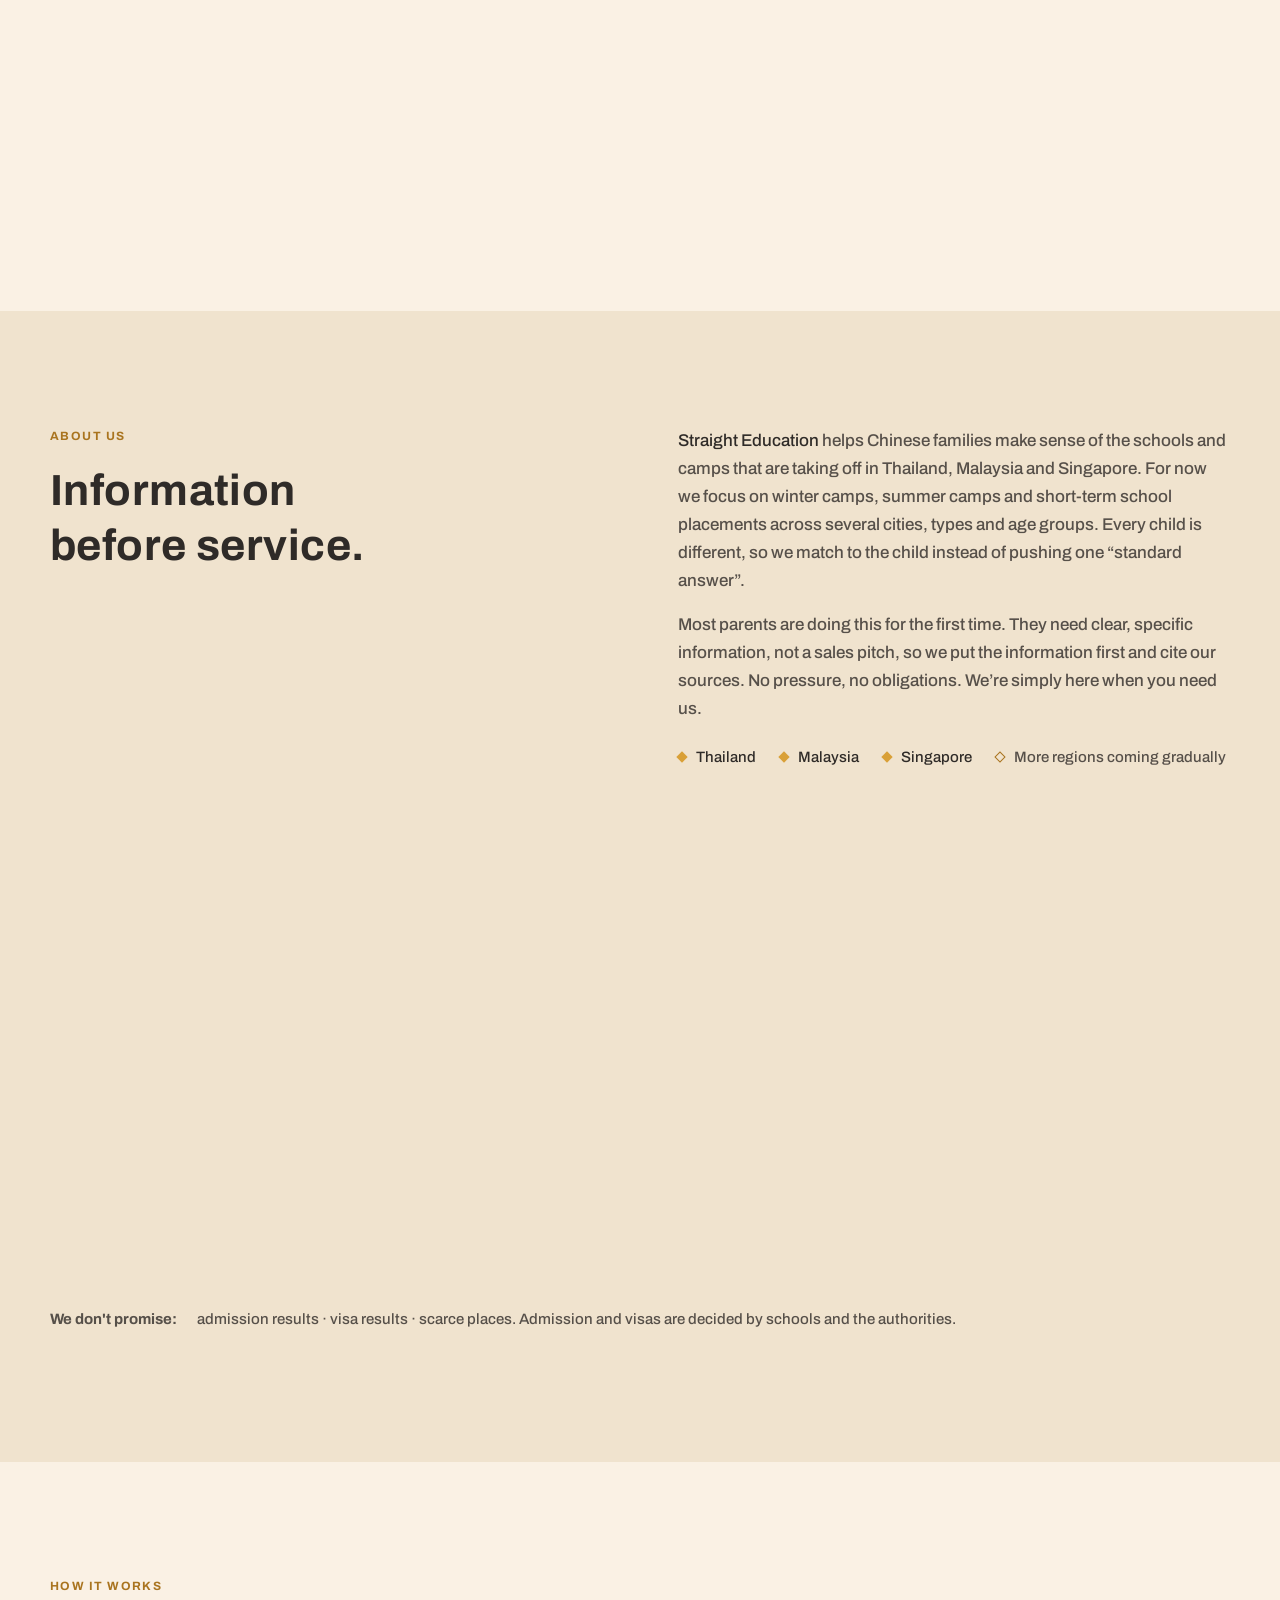
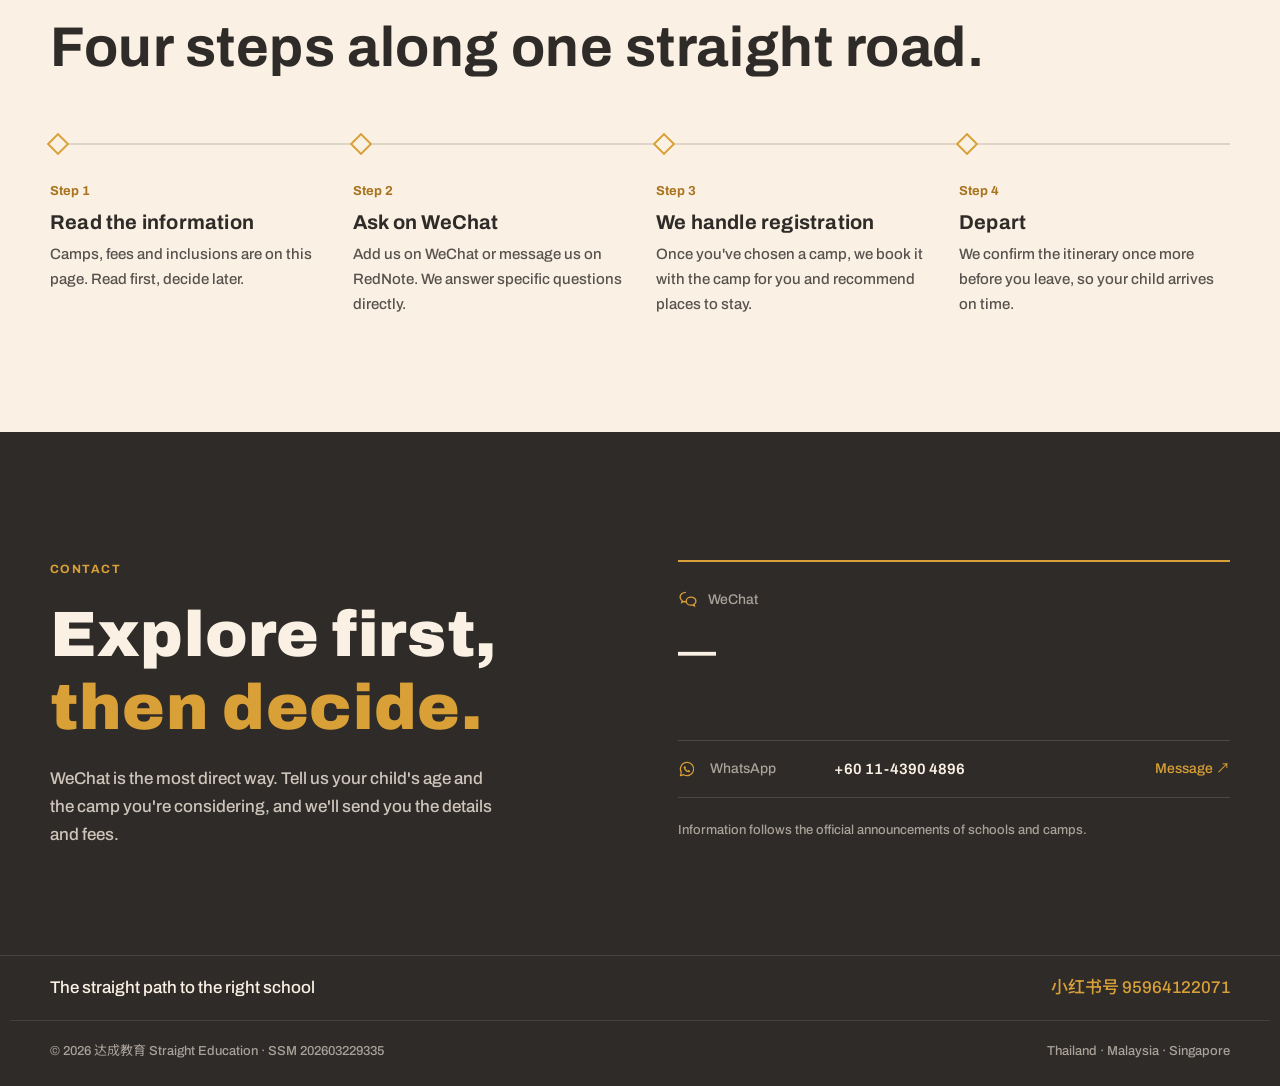
==== commit b583096e: "Add files via upload" ====
--- a/index.html
+++ b/index.html
@@ -19,12 +19,16 @@
 <meta property="og:site_name" content="达成教育 Straight Education">
 <meta property="og:locale" content="zh_CN">
 <meta property="og:locale:alternate" content="en_US">
-<meta name="twitter:card" content="summary">
+<meta name="twitter:card" content="summary_large_image">
 <script type="application/ld+json">{"@context":"https://schema.org","@type":"EducationalOrganization","name":"达成教育 Straight Education","alternateName":["Straight Education","Straight Education Services"],"url":"https://straighteducation.com/","logo":"https://straighteducation.com/assets/icon-light.png","description":"为中国家庭整理泰国、马来西亚与新加坡的游学营与择校信息。Winter camps, study camps and school information in Thailand, Malaysia and Singapore for Chinese families.","email":"straighteducation2026@gmail.com","telephone":"+601143904896","contactPoint":{"@type":"ContactPoint","telephone":"+601143904896","contactType":"customer service","availableLanguage":["Chinese","English"]},"areaServed":["TH","MY","SG","CN"],"knowsLanguage":["zh-CN","en"]}</script>
 <meta name="keywords" content="达成教育,Straight Education,winter camp,study camp,冬令营,游学营,泰国游学,马来西亚游学,新加坡游学,Thailand study camp,Malaysia winter camp,Singapore study camp">
 <meta property="og:title" content="达成教育 Straight Education · Winter &amp; Study Camps">
 <meta property="og:description" content="一条直路 · 直达名校 — 泰国、马来西亚与新加坡的游学营与择校信息，逐步拓展中">
-<meta property="og:image" content="https://straighteducation.com/assets/icon-light.png">
+<meta property="og:image" content="https://straighteducation.com/assets/og-image.png?v=1">
+<meta property="og:image:width" content="1200">
+<meta property="og:image:height" content="630">
+<meta property="og:image:alt" content="达成教育 Straight Education">
+<meta name="twitter:image" content="https://straighteducation.com/assets/og-image.png?v=1">
 <link rel="icon" href="assets/favicon.png?v=2">
 <link rel="apple-touch-icon" href="assets/apple-touch-icon.png?v=2">
 <link rel="stylesheet" href="fonts/fonts.css">
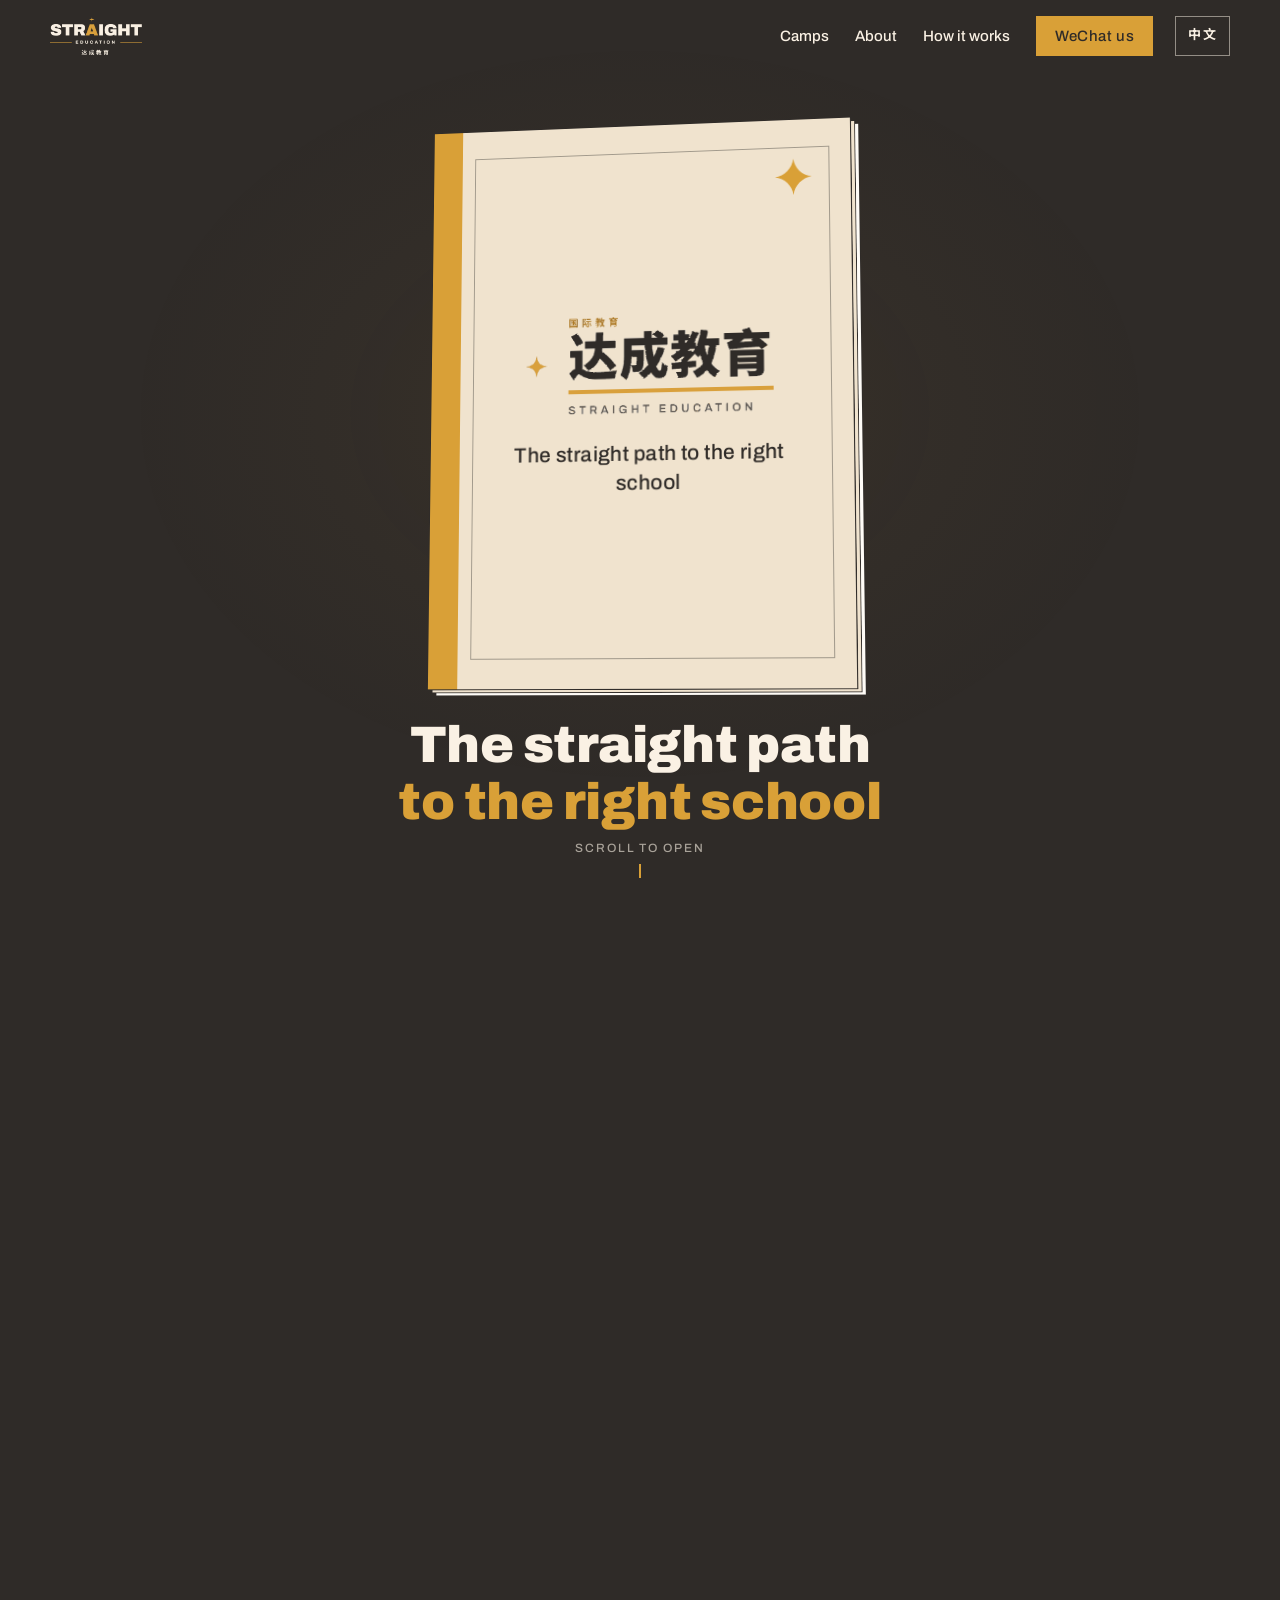
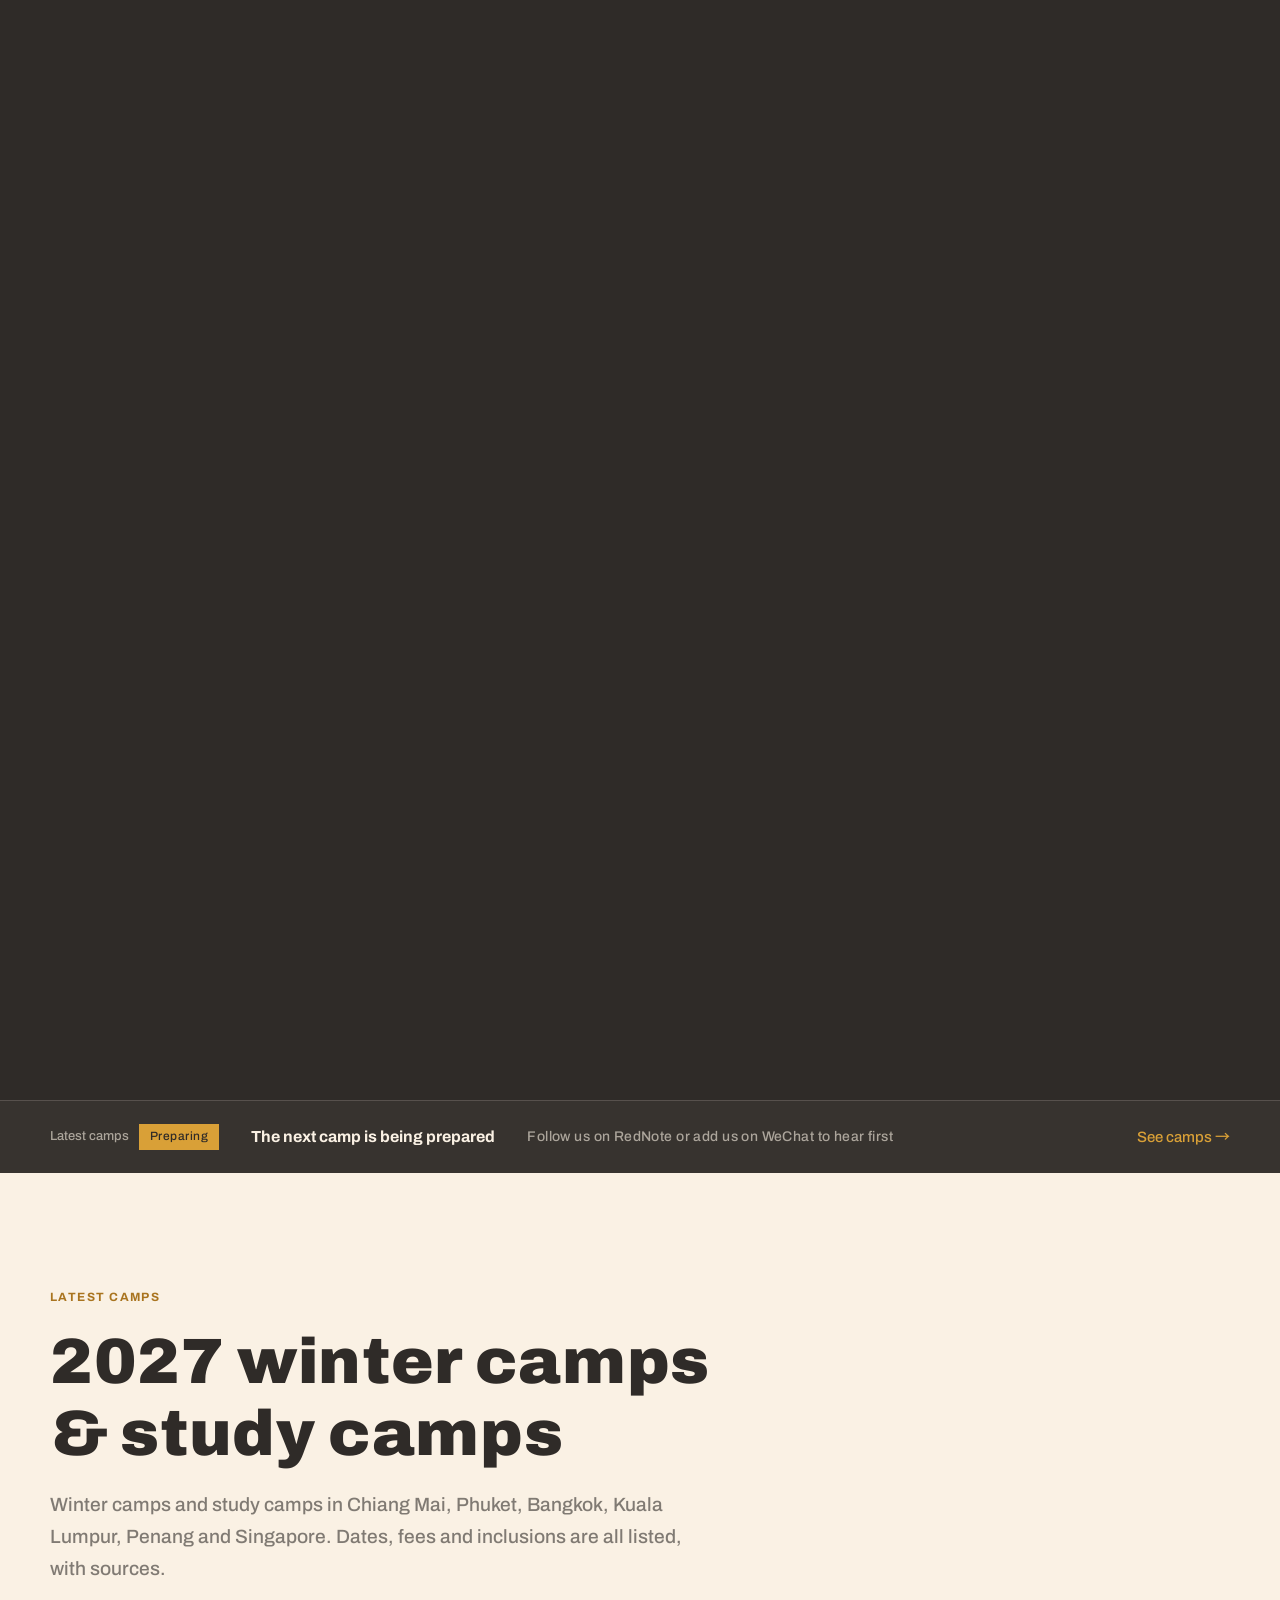
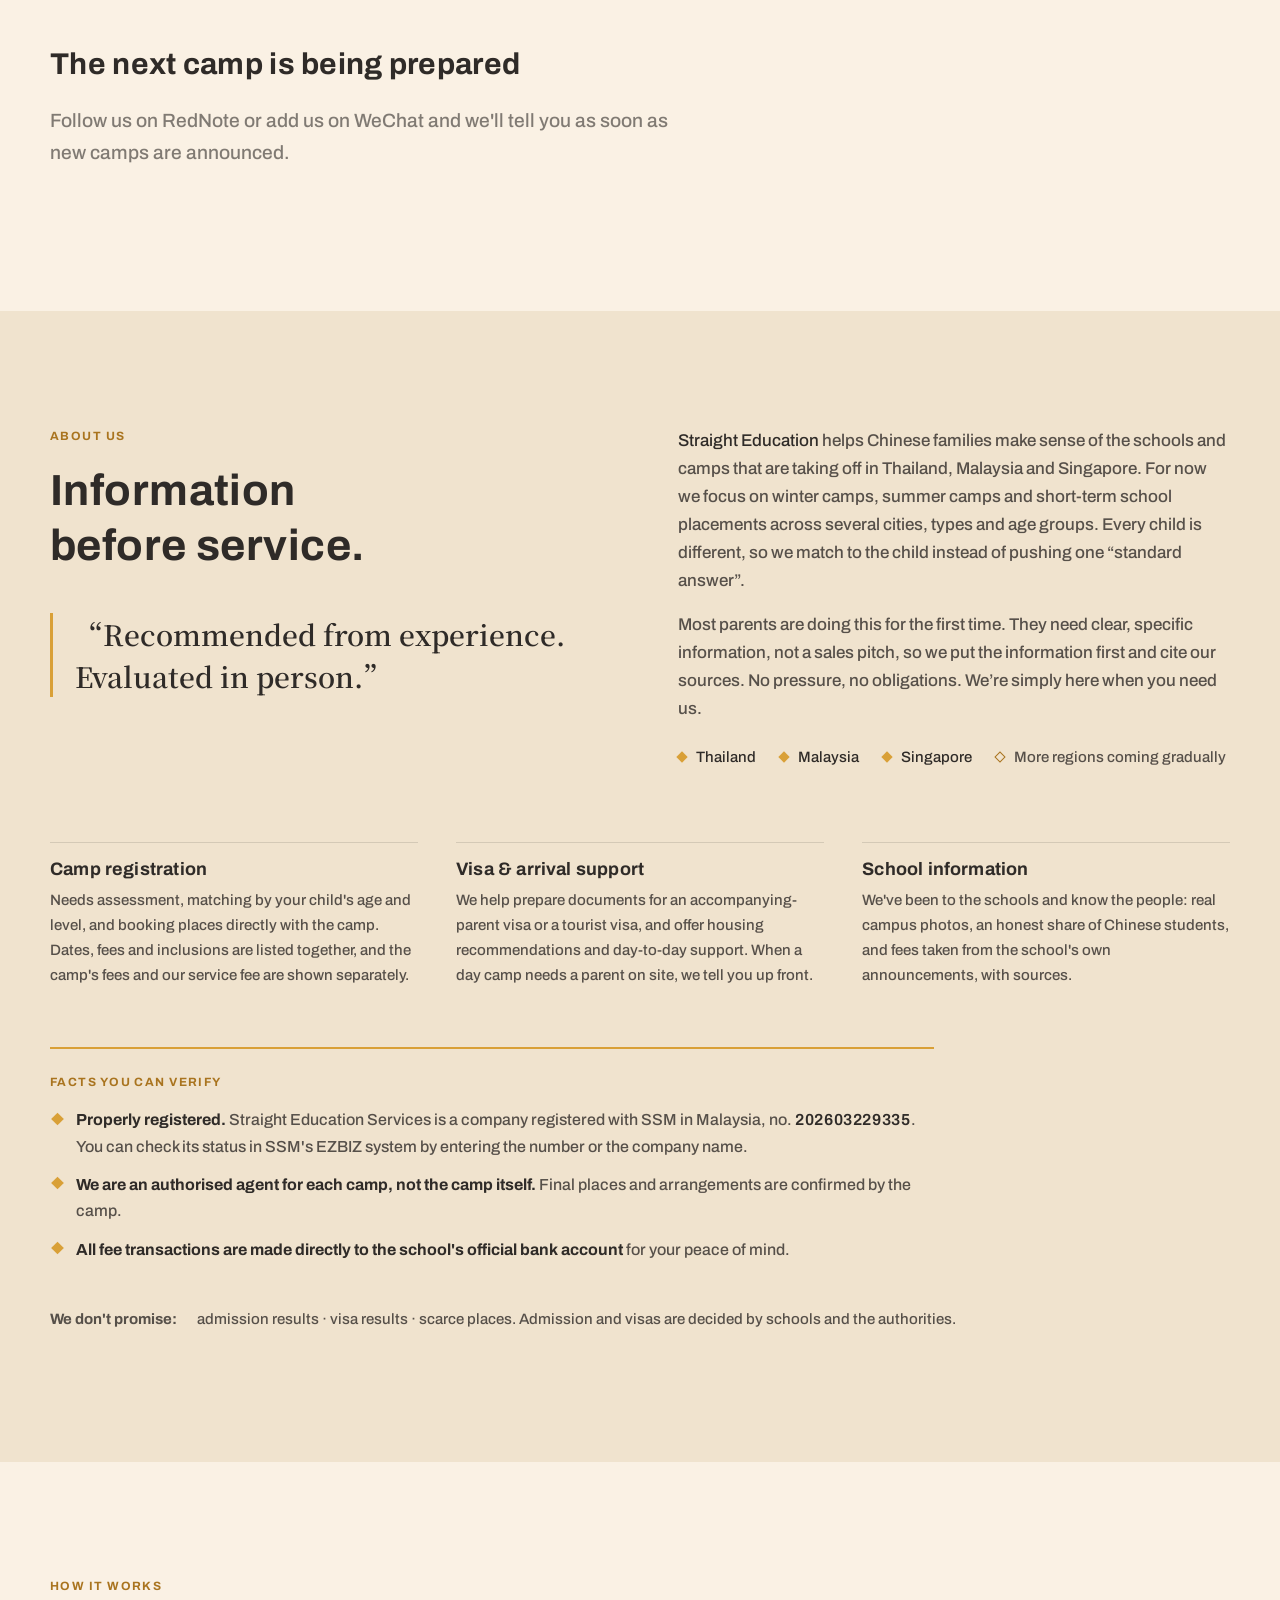
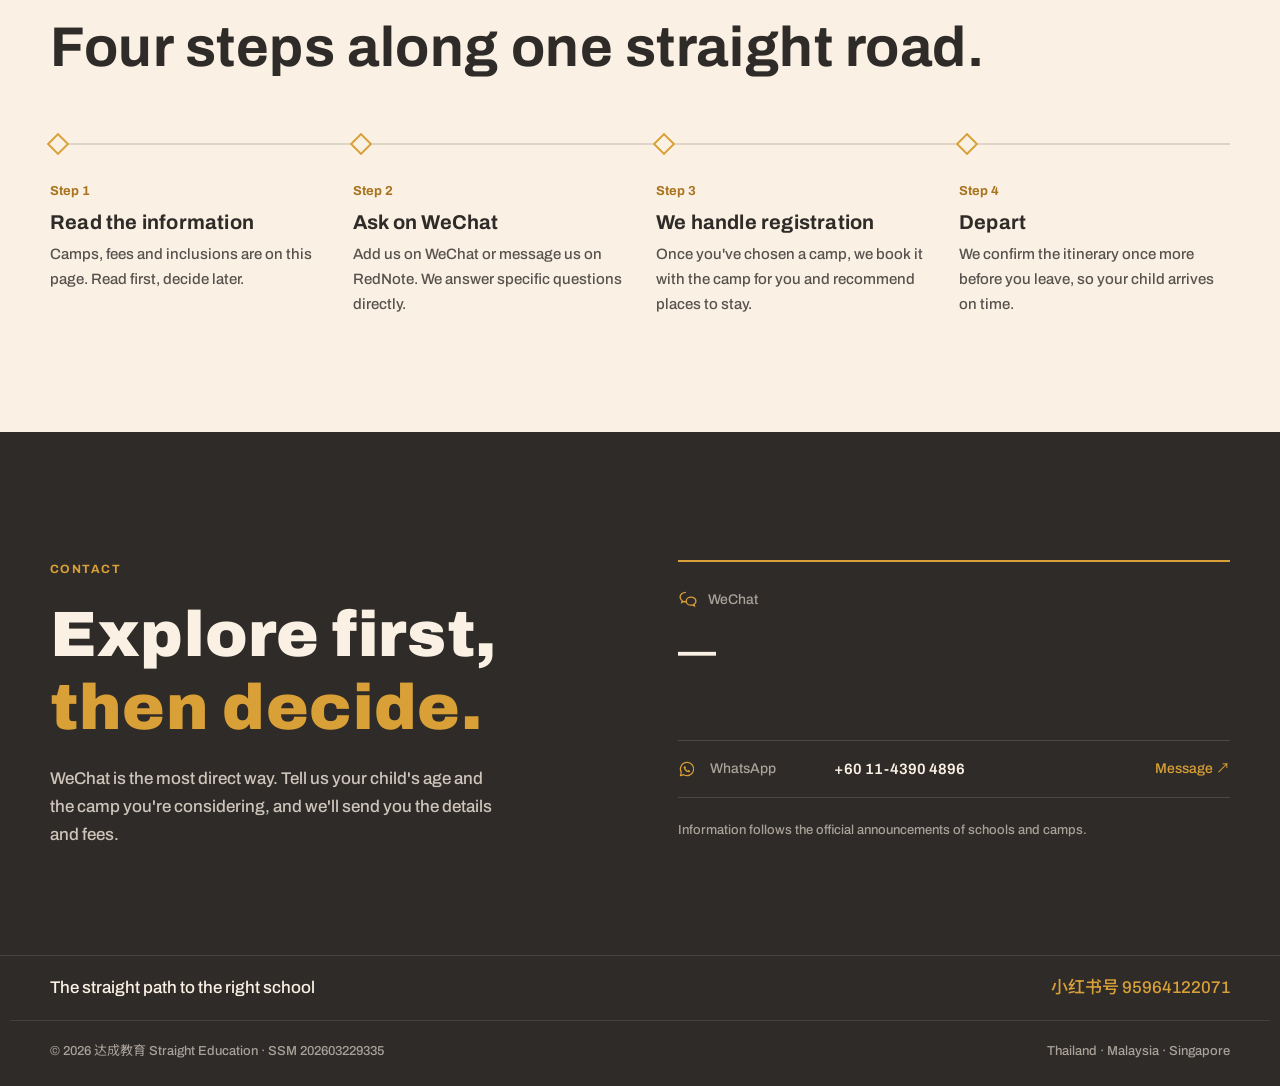
==== commit 07a376d2: "Add files via upload" ====
--- a/index.html
+++ b/index.html
@@ -19,22 +19,22 @@
 <meta property="og:site_name" content="达成教育 Straight Education">
 <meta property="og:locale" content="zh_CN">
 <meta property="og:locale:alternate" content="en_US">
-<meta name="twitter:card" content="summary_large_image">
+<meta name="twitter:card" content="summary">
 <script type="application/ld+json">{"@context":"https://schema.org","@type":"EducationalOrganization","name":"达成教育 Straight Education","alternateName":["Straight Education","Straight Education Services"],"url":"https://straighteducation.com/","logo":"https://straighteducation.com/assets/icon-light.png","description":"为中国家庭整理泰国、马来西亚与新加坡的游学营与择校信息。Winter camps, study camps and school information in Thailand, Malaysia and Singapore for Chinese families.","email":"straighteducation2026@gmail.com","telephone":"+601143904896","contactPoint":{"@type":"ContactPoint","telephone":"+601143904896","contactType":"customer service","availableLanguage":["Chinese","English"]},"areaServed":["TH","MY","SG","CN"],"knowsLanguage":["zh-CN","en"]}</script>
 <meta name="keywords" content="达成教育,Straight Education,winter camp,study camp,冬令营,游学营,泰国游学,马来西亚游学,新加坡游学,Thailand study camp,Malaysia winter camp,Singapore study camp">
 <meta property="og:title" content="达成教育 Straight Education · Winter &amp; Study Camps">
 <meta property="og:description" content="一条直路 · 直达名校 — 泰国、马来西亚与新加坡的游学营与择校信息，逐步拓展中">
-<meta property="og:image" content="https://straighteducation.com/assets/og-image.png?v=1">
-<meta property="og:image:width" content="1200">
-<meta property="og:image:height" content="630">
+<meta property="og:image" content="https://straighteducation.com/assets/og-logo.png?v=1">
+<meta property="og:image:width" content="600">
+<meta property="og:image:height" content="600">
 <meta property="og:image:alt" content="达成教育 Straight Education">
-<meta name="twitter:image" content="https://straighteducation.com/assets/og-image.png?v=1">
+<meta name="twitter:image" content="https://straighteducation.com/assets/og-logo.png?v=1">
 <link rel="icon" href="assets/favicon.png?v=2">
 <link rel="apple-touch-icon" href="assets/apple-touch-icon.png?v=2">
 <link rel="stylesheet" href="fonts/fonts.css">
 <!-- CJK web fonts load without blocking; phones fall back to PingFang / YaHei instantly (Google may be slow or blocked in mainland China) -->
 <link rel="stylesheet" href="https://fonts.googleapis.com/css2?family=Noto+Sans+SC:wght@400;500;700;900&family=Noto+Serif+SC:wght@600&display=swap" media="print" onload="this.media='all'">
-<link rel="stylesheet" href="styles.css?v=202610281200">
+<link rel="stylesheet" href="styles.css?v=202611141200">
 <style>
   :root { color-scheme: only light; }
   html.pre-en body { visibility: hidden; }
@@ -499,7 +499,7 @@
         <h2 class="split"><span class="ln"><span data-i18n="campsH2">2027 寒假营期</span></span></h2>
         <p class="lede reveal" style="--d:.1s" data-i18n="campsLede">泰国清迈、普吉岛、曼谷，马来西亚吉隆坡、槟城，以及新加坡的冬令营，日期、费用、包含项目全部列清，注明来源。</p>
       </div>
-      <div id="campRoot"><!--SE-CAMPS--><ul class="seo-camps" data-static><li><strong>Traidhos 冬季英语营 · 泰国清迈</strong> — 泰国清迈 Chiang Mai · 2027-01-04 – 2027-01-29 · 6–12 岁 · THB 15,000 / 期</li><li><strong>曼谷德威国际学校冬令营 · 泰国曼谷</strong> — 泰国曼谷 Bangkok · 2027-01-04 – 2027-01-08 · 4–12 岁（Reception – Year 7） · THB 19,500 / 周（约 ¥3,982）</li><li><strong>蒙特国际学校冬令营 · 泰国清迈</strong> — 泰国清迈 Hang Dong · 2027-01-04 – 2027-02-26 · 3–16 岁（分 3–6 / 7–9 / 10–16 岁三组） · THB 11,000 / 周起（早鸟）</li><li><strong>丽晶国际学校冬令营 · 泰国曼谷</strong> — 泰国曼谷 Bangkok（寄宿校区） · 2027-01-11 – 2027-02-19 · 3–12 岁 · THB 23,920 / 周起（约 ¥4,884，早鸟）</li><li><strong>NES 英语冬令营 · 泰国清迈</strong> — 泰国清迈 · 2027-01-18 – 2027-02-26 · 4–15 岁（按年龄分班） · THB 5,999.99 / 周起</li><li><strong>香柏树国际学校冬令营 · 泰国清迈</strong> — 泰国清迈 · 2027-01-18 – 2027-02-12 · 6–18 岁（小学组 / 中学组） · THB 10,000 / 周（约 ¥2,042，早鸟）</li><li><strong>普吉岛 PGIS 国际学校冬令营 · 泰国普吉岛</strong> — 泰国普吉岛 Phuket · 2027-01-25 – 2027-02-12 · 主营队 6–8 岁（仅 20 席），插班 3–5 岁（限 4 名） · THB 18,000 / 周起（约 ¥3,830，早鸟）</li><li><strong>清迈森林营地冬令营 · 泰国清迈</strong> — 泰国清迈 · 2027-01-25 – 2027-02-19 · 4–13 岁（按年龄与英语能力分组，师生比约 1:5–1:7） · THB 19,790 / 周起</li><li><strong>SILK 幼儿园寒假插班 · 泰国普吉岛</strong> — 泰国普吉岛 Phuket（乐古浪度假区） · 幼幼班 Nursery ＋ 幼儿园 K1–K3 · THB 5,750 / 周起</li><li><strong>阿德科特国际学校冬令营 · 马来西亚</strong> — 马来西亚 · 阿德科特校区（校内寄宿） · 2027-01-25 – 2027-02-03 · 10–14 岁 · RM 4,750（早鸟，10 月 31 日前付费），之后 RM 4,980</li><li><strong>曼切斯特学习中心冬令营 · 马来西亚吉隆坡</strong> — 马来西亚吉隆坡 · 满家乐 Mont Kiara · 2026-12-14 · 精品班 2–6 人 / 团体班 8–15 人；另设 17 岁以上成人班 / 家长陪读班 · 团体班 2 周 RM 2,680 起；精品班 2 周 RM 4,380 起（早鸟）</li><li><strong>California 语言学校冬令营 · 马来西亚吉隆坡</strong> — 马来西亚吉隆坡 · 双子塔下（市中心） · 2027-01-04 – 2027-02-26 · 6–12 岁、13 岁以上分班 · 强化英语 1 周 USD 417 起；1 个月 USD 1,295</li><li><strong>ERICAN 英语集训冬令营 · 马来西亚吉隆坡</strong> — 马来西亚吉隆坡 · 武吉免登 Bukit Bintang · 2027-01-04 – 2027-02-26 · 6–15 岁（少年探索者 6–11 岁 / 未来领袖 12–15 岁） · USD 548.2 / 2 周起（约 ¥3,678）</li><li><strong>The Forest Penang 冬令营 · 马来西亚槟城</strong> — 马来西亚槟城 Penang · 按 CEFR 分班（Foundation / Emerging / Progressive） · 学费 RM 950 / 周（另付书本费 RM 120，午餐 RM 25 / 餐）</li><li><strong>BCIS 普吉岛国际学校假期营 · 泰国普吉岛</strong> — 泰国普吉岛 Phuket · 2026-10-12 – 2027-04-23 · 综合运动营、专项营均 6 岁以上（初级游泳营 5–8 岁） · 综合运动营 THB 15,000 / 周；专项营 THB 6,000 / 周</li><li><strong>新加坡 HWA 国际学校 IB 冬令营</strong> — 新加坡 HWA 国际学校 · 2027-01-04 – 2027-02-26 · 6–17 岁，一至十一年级 · 1 周 S$1,490 起（约 ¥7,800）；2 周 S$2,850 起（约 ¥14,920）</li><li><strong>Cambright 语言学校 · 马来西亚吉隆坡</strong> — 马来西亚吉隆坡 · KLCC · 语言课程（强化英语 / 口语 / 雅思），主要面向青少年与成人 · 强化英语 1 个月 RM 1,625；口语 1 个月 RM 1,219</li><li><strong>BMIS 英华国际学校冬令营 · 泰国曼谷</strong> — 泰国曼谷 Bangkok · Bang Kapi 区 BMIS 英华国际学校 · 2027-01-12 – 2027-02-19 · 2–14 岁（Pre-Nursery – Year 9） · 13,900–15,900 泰铢 / 周（五天周）</li><li><strong>First Steps 国际学校冬令营 · 泰国曼谷</strong> — 泰国曼谷 Bangkok · Sukhumvit 31 · 2026-12-14 · 约 2.5–12 岁，分 4 个年龄队 · 9,500 泰铢 / 周（会员）· 10,500 泰铢 / 周（非会员）</li><li><strong>Teems ISP Activate 12 月圣诞营 · 马来西亚</strong> — 马来西亚 · 7 个校区（含 Ipoh、Tropicana Aman、Rawang 等） · 2026-12-14 – 2026-12-18 · 5–14 岁（Tropicana Aman 校区另有 12–16 岁未来领袖营） · 学费 RM 1,100 / 人</li><li><strong>Straits 国际学校槟城冬季交流计划 · 马来西亚槟城</strong> — 马来西亚槟城 Penang · Straits International School · Nursery 到 Year 8，最大年龄约 14 岁 · 10 天 RM 2,800 起；20 天 RM 4,390 起</li></ul><!--/SE-CAMPS--></div>
+      <div id="campRoot"><!--SE-CAMPS--><ul class="seo-camps" data-static><li><strong>Traidhos 冬季英语营 · 泰国清迈</strong> — 泰国清迈 Chiang Mai · 2027-01-04 – 2027-01-29 · 6–12 岁 · THB 15,000 / 期</li><li><strong>曼谷德威国际学校冬令营 · 泰国曼谷</strong> — 泰国曼谷 Bangkok · 2027-01-04 – 2027-01-08 · 4–12 岁（Reception – Year 7） · THB 19,500 / 周（约 ¥3,982）</li><li><strong>蒙特国际学校冬令营 · 泰国清迈</strong> — 泰国清迈 Hang Dong · 2027-01-04 – 2027-02-26 · 3–16 岁（分 3–6 / 7–9 / 10–16 岁三组） · THB 11,000 / 周起（早鸟）</li><li><strong>丽晶国际学校冬令营 · 泰国曼谷</strong> — 泰国曼谷 Bangkok（寄宿校区） · 2027-01-11 – 2027-02-19 · 3–12 岁 · THB 23,920 / 周起（约 ¥4,884，早鸟）</li><li><strong>NES 英语冬令营 · 泰国清迈</strong> — 泰国清迈 · 2027-01-18 – 2027-02-26 · 4–15 岁（按年龄分班） · THB 5,999.99 / 周起</li><li><strong>香柏树国际学校冬令营 · 泰国清迈</strong> — 泰国清迈 · 2027-01-18 – 2027-02-12 · 6–18 岁（小学组 / 中学组） · THB 10,000 / 周（约 ¥2,042，早鸟）</li><li><strong>普吉岛 PGIS 国际学校冬令营 · 泰国普吉岛</strong> — 泰国普吉岛 Phuket · 2027-01-25 – 2027-02-12 · 主营队 6–8 岁（仅 20 席），插班 3–5 岁（限 4 名） · THB 18,000 / 周起（约 ¥3,830，早鸟）</li><li><strong>清迈森林营地冬令营 · 泰国清迈</strong> — 泰国清迈 · 2027-01-25 – 2027-02-19 · 4–13 岁（按年龄与英语能力分组，师生比约 1:5–1:7） · THB 19,790 / 周起</li><li><strong>SILK 幼儿园寒假插班 · 泰国普吉岛</strong> — 泰国普吉岛 Phuket（乐古浪度假区） · 幼幼班 Nursery ＋ 幼儿园 K1–K3 · THB 5,750 / 周起</li><li><strong>阿德科特国际学校冬令营 · 马来西亚</strong> — 马来西亚 · 阿德科特校区（校内寄宿） · 2027-01-25 – 2027-02-03 · 10–14 岁 · RM 4,750（早鸟，10 月 31 日前付费），之后 RM 4,980</li><li><strong>曼切斯特学习中心冬令营 · 马来西亚吉隆坡</strong> — 马来西亚吉隆坡 · 满家乐 Mont Kiara · 2026-12-14 · 精品班 2–6 人 / 团体班 8–15 人；另设 17 岁以上成人班 / 家长陪读班 · 团体班 2 周 RM 2,680 起；精品班 2 周 RM 4,380 起（早鸟）</li><li><strong>California 语言学校冬令营 · 马来西亚吉隆坡</strong> — 马来西亚吉隆坡 · 双子塔下（市中心） · 2027-01-04 – 2027-02-26 · 6–12 岁、13 岁以上分班 · 强化英语 1 周 USD 417 起；1 个月 USD 1,295</li><li><strong>ERICAN 英语集训冬令营 · 马来西亚吉隆坡</strong> — 马来西亚吉隆坡 · 武吉免登 Bukit Bintang · 2027-01-04 – 2027-02-26 · 6–15 岁（少年探索者 6–11 岁 / 未来领袖 12–15 岁） · USD 548.2 / 2 周起（约 ¥3,678）</li><li><strong>The Forest Penang 冬令营 · 马来西亚槟城</strong> — 马来西亚槟城 Penang · 按 CEFR 分班（Foundation / Emerging / Progressive） · 学费 RM 950 / 周（另付书本费 RM 120，午餐 RM 25 / 餐）</li><li><strong>BCIS 普吉岛国际学校假期营 · 泰国普吉岛</strong> — 泰国普吉岛 Phuket · 2026-10-12 – 2027-04-23 · 综合运动营、专项营均 6 岁以上（初级游泳营 5–8 岁） · 综合运动营 THB 15,000 / 周；专项营 THB 6,000 / 周</li><li><strong>新加坡 HWA 国际学校 IB 冬令营</strong> — 新加坡 HWA 国际学校 · 2027-01-04 – 2027-02-26 · 6–17 岁，一至十一年级 · 1 周 S$1,490 起（约 ¥7,800）；2 周 S$2,850 起（约 ¥14,920）</li><li><strong>Cambright 语言学校 · 马来西亚吉隆坡</strong> — 马来西亚吉隆坡 · KLCC · 语言课程（强化英语 / 口语 / 雅思），主要面向青少年与成人 · 强化英语 1 个月 RM 1,625；口语 1 个月 RM 1,219</li><li><strong>BMIS 英华国际学校冬令营 · 泰国曼谷</strong> — 泰国曼谷 Bangkok · Bang Kapi 区 BMIS 英华国际学校 · 2027-01-12 – 2027-02-19 · 2–14 岁（Pre-Nursery – Year 9） · 13,900–15,900 泰铢 / 周（五天周）</li><li><strong>First Steps 国际学校冬令营 · 泰国曼谷</strong> — 泰国曼谷 Bangkok · Sukhumvit 31 · 2026-12-14 · 约 2.5–12 岁，分 4 个年龄队 · 9,500 泰铢 / 周（会员）· 10,500 泰铢 / 周（非会员）</li><li><strong>Teems ISP Activate 12 月圣诞营 · 马来西亚</strong> — 马来西亚 · 7 个校区（含 Ipoh、Tropicana Aman、Rawang 等） · 2026-12-14 – 2026-12-18 · 5–14 岁（Tropicana Aman 校区另有 12–16 岁未来领袖营） · 学费 RM 1,100 / 人</li><li><strong>Straits 国际学校槟城冬季交流计划 · 马来西亚槟城</strong> — 马来西亚槟城 Penang · Straits International School · Nursery 到 Year 8，最大年龄约 14 岁 · 10 天 RM 2,800 起；20 天 RM 4,390 起</li><li><strong>Leaders Academy 冬令营 · 马来西亚新山</strong> — 马来西亚新山 Johor Bahru · Leaders Academy · 2026-12-07 – 2027-02-26 · 小一至初三（2027 年满 7 岁）· 高中生可报 IELTS / SAT 集训营 · RM 2,582 起 / 周（约 ¥4,224）</li><li><strong>谢菲尔 Sheffield 语言学校冬令营 · 马来西亚吉隆坡</strong> — 马来西亚吉隆坡 · 市中心 Sheffield Academy · 2027-01-04 · 儿童班 5–14 岁 · 成人班 15 岁及以上 · 儿童班 RM 2,500 起（1 周）· 成人班 RM 2,100 起（1 周）</li><li><strong>EISA 语言学院冬令营 · 马来西亚吉隆坡</strong> — 马来西亚吉隆坡 · EISA 语言学院 · 2027-01-04 – 2027-02-26 · 基础班 · 青少年班（入学测试后分班） · 基础班 RM 1,600 起 / 周（早鸟）· 青少年班 RM 1,900 起 / 周（早鸟）</li><li><strong>Bamboo Valley 圣诞营 · 泰国普吉岛</strong> — 泰国普吉岛 Phuket · Bamboo Valley International School · 2026-12-14 – 2026-12-25 · Mini 营 3–6 岁 · Explorer 营 7–13 岁 · Explorer 13,000–15,000 泰铢 / 周 · Mini 11,000–13,000 泰铢 / 周</li><li><strong>Bamboo Valley 夏令营 2027 · 泰国普吉岛</strong> — 泰国普吉岛 Phuket · Bamboo Valley International School · 2027-06-28 – 2027-08-13 · Mini 营 3–6 岁 · Explorer 营 7–13 岁 · Explorer 13,500–15,500 泰铢 / 周 · Mini 11,500–13,500 泰铢 / 周</li></ul><!--/SE-CAMPS--></div>
     </div>
   </section>
 
@@ -596,8 +596,8 @@
   <div id="dlgBody"></div>
 </dialog>
 
-<script src="i18n.js?v=202610281200"></script>
-<script src="config.js?v=202610281200"></script>
-<script src="main.js?v=202610281200"></script>
+<script src="i18n.js?v=202611141200"></script>
+<script src="config.js?v=202611141200"></script>
+<script src="main.js?v=202611141200"></script>
 </body>
 </html>
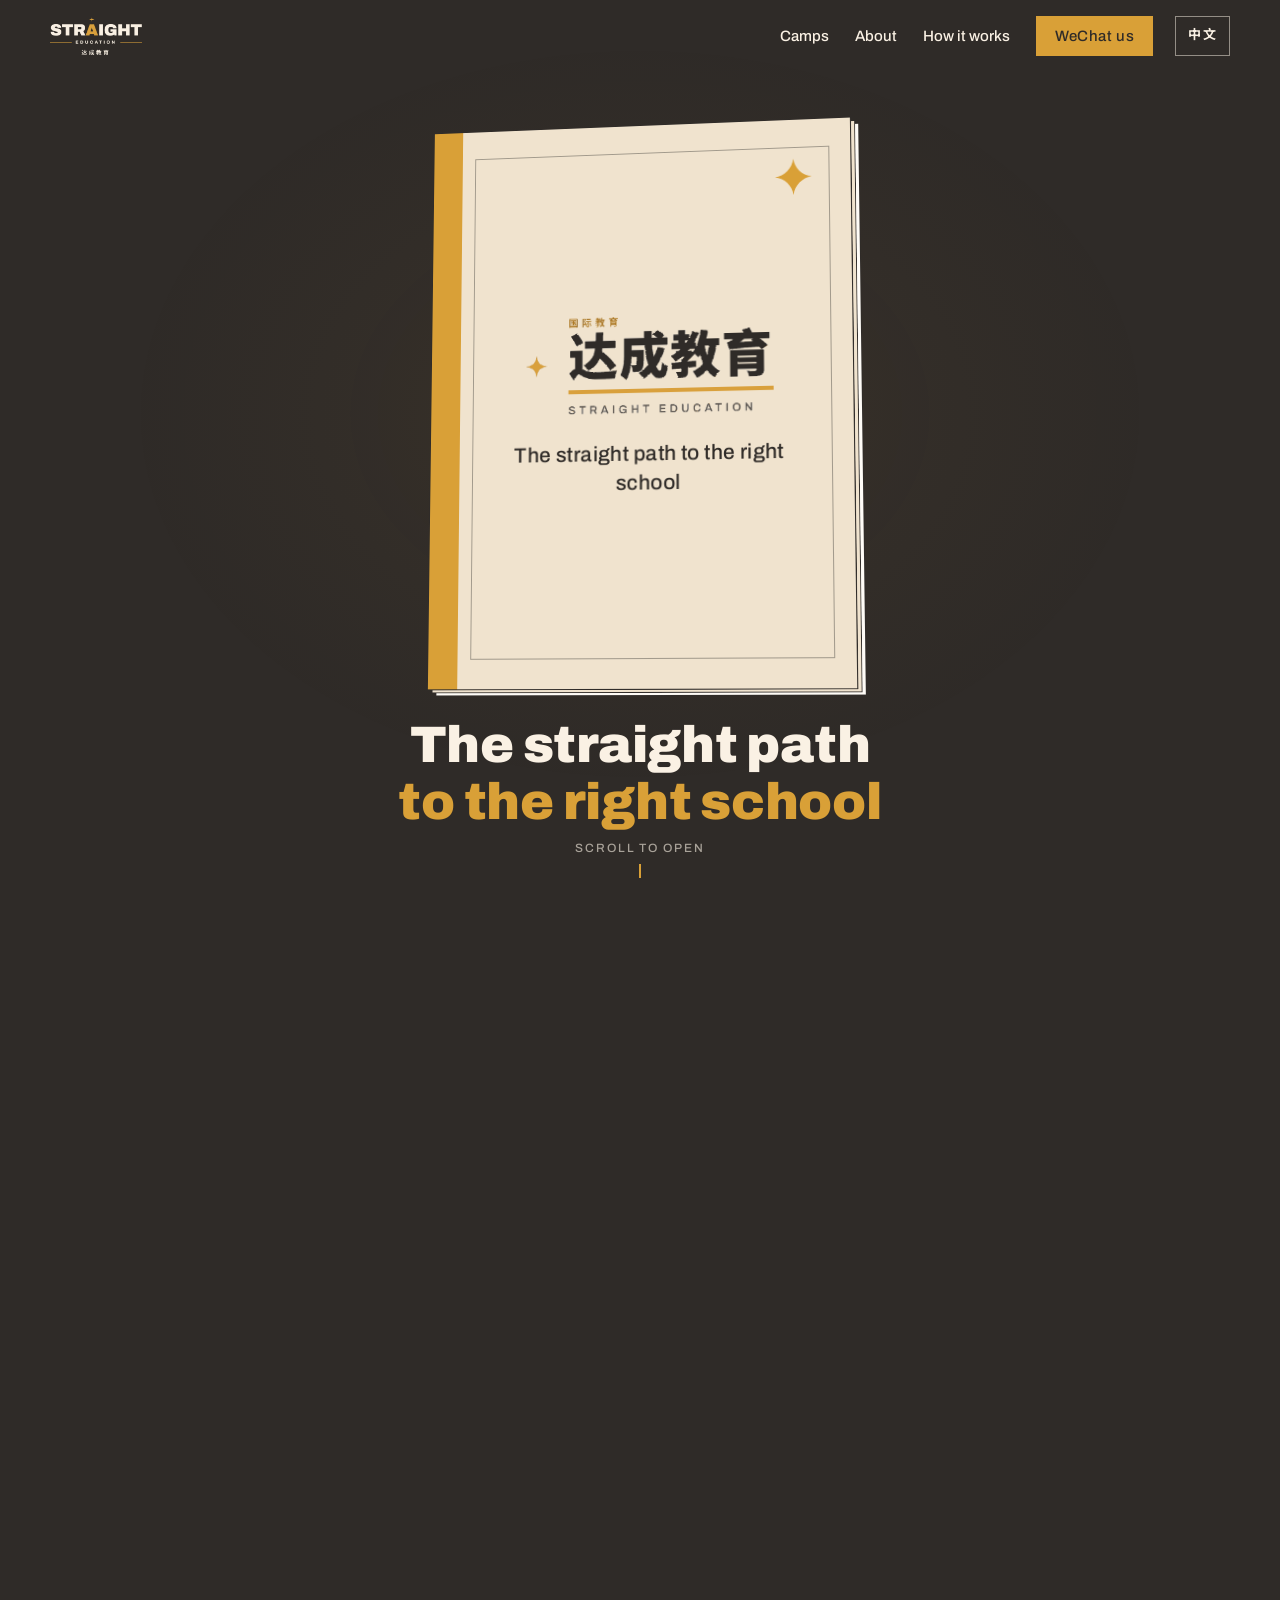
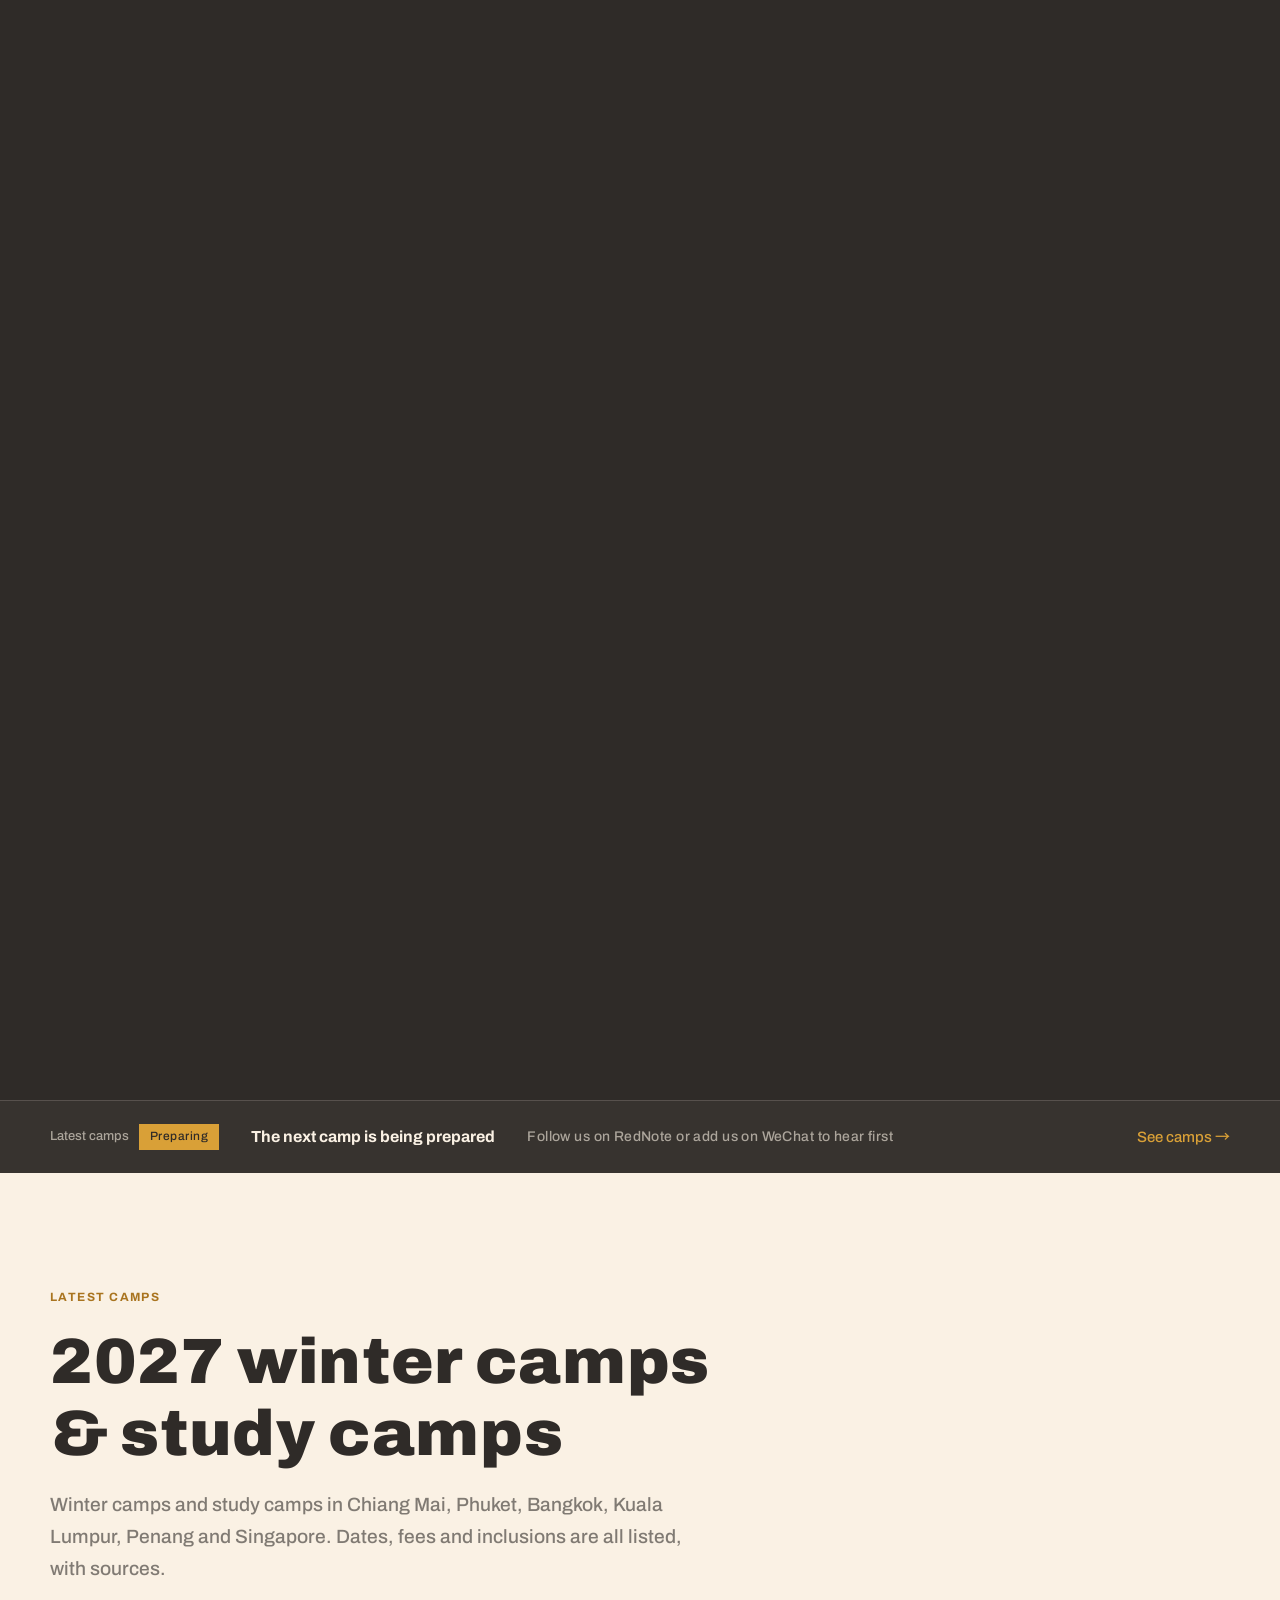
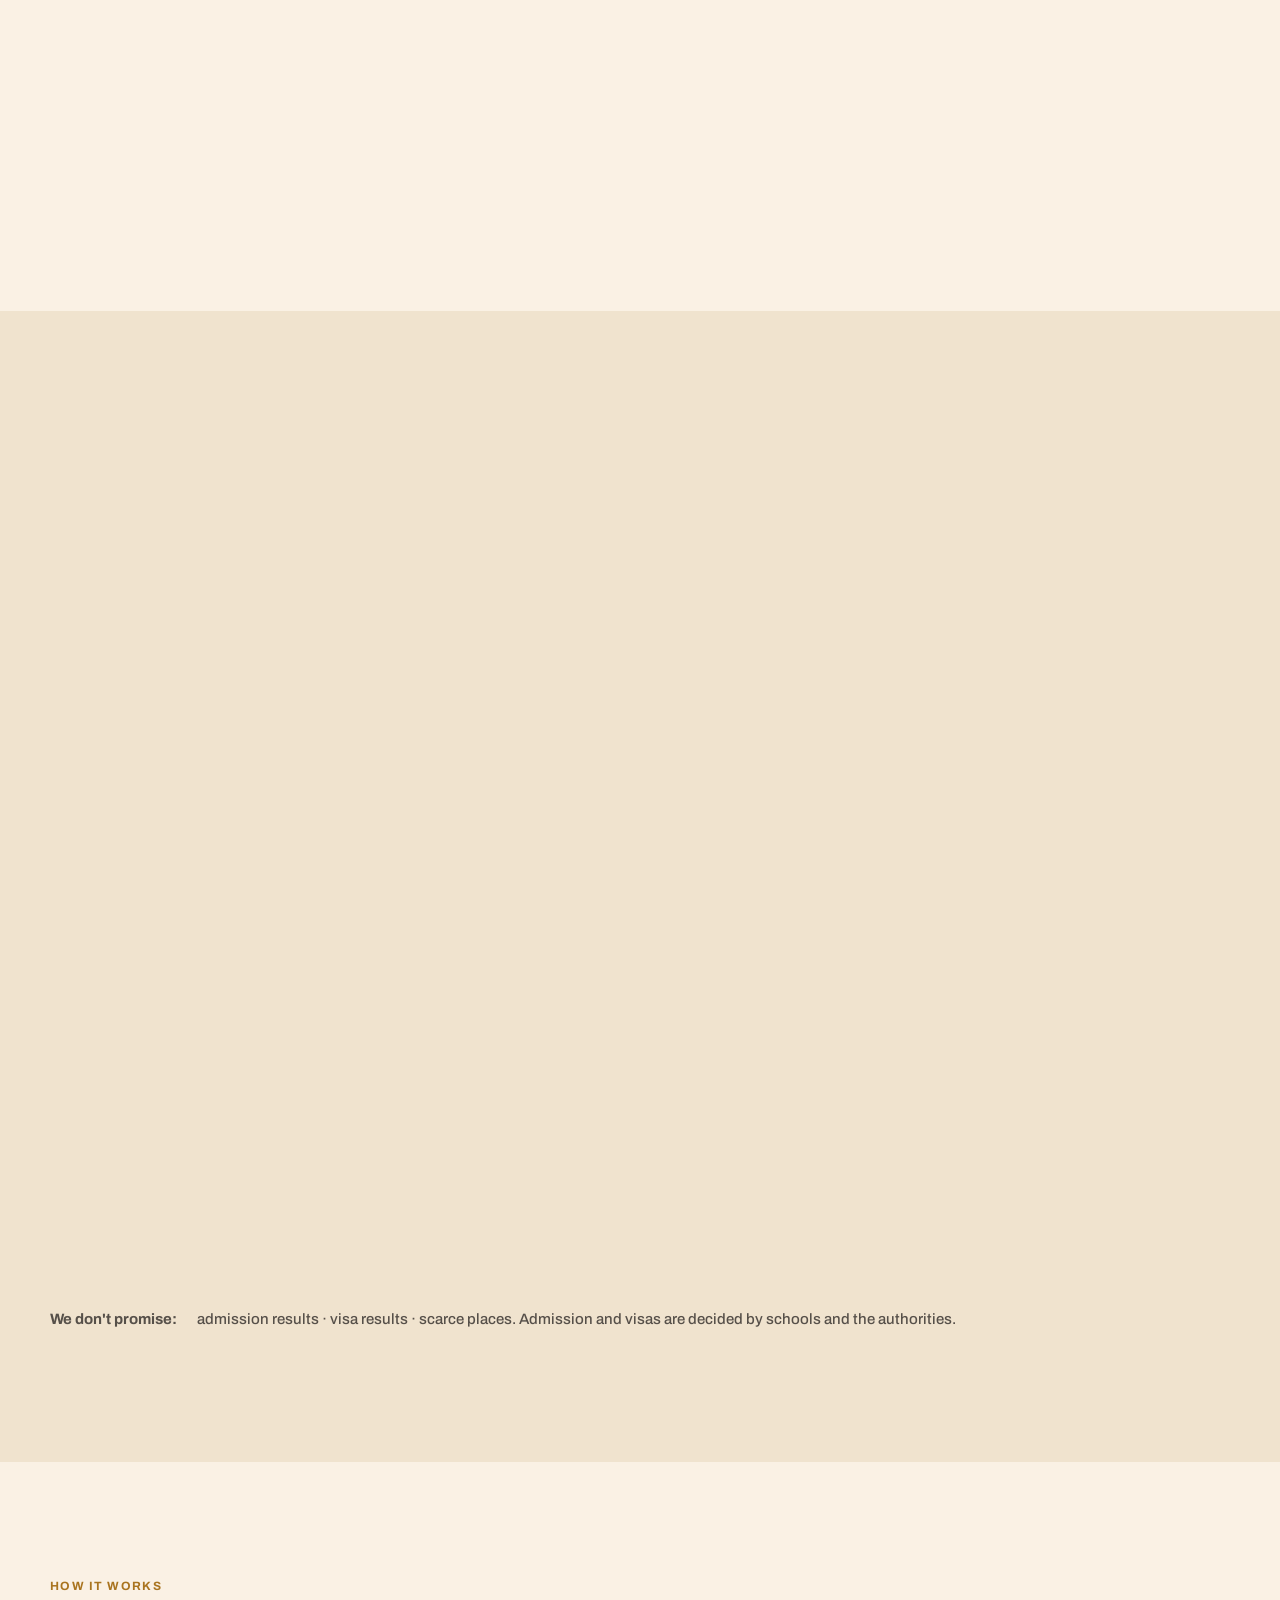
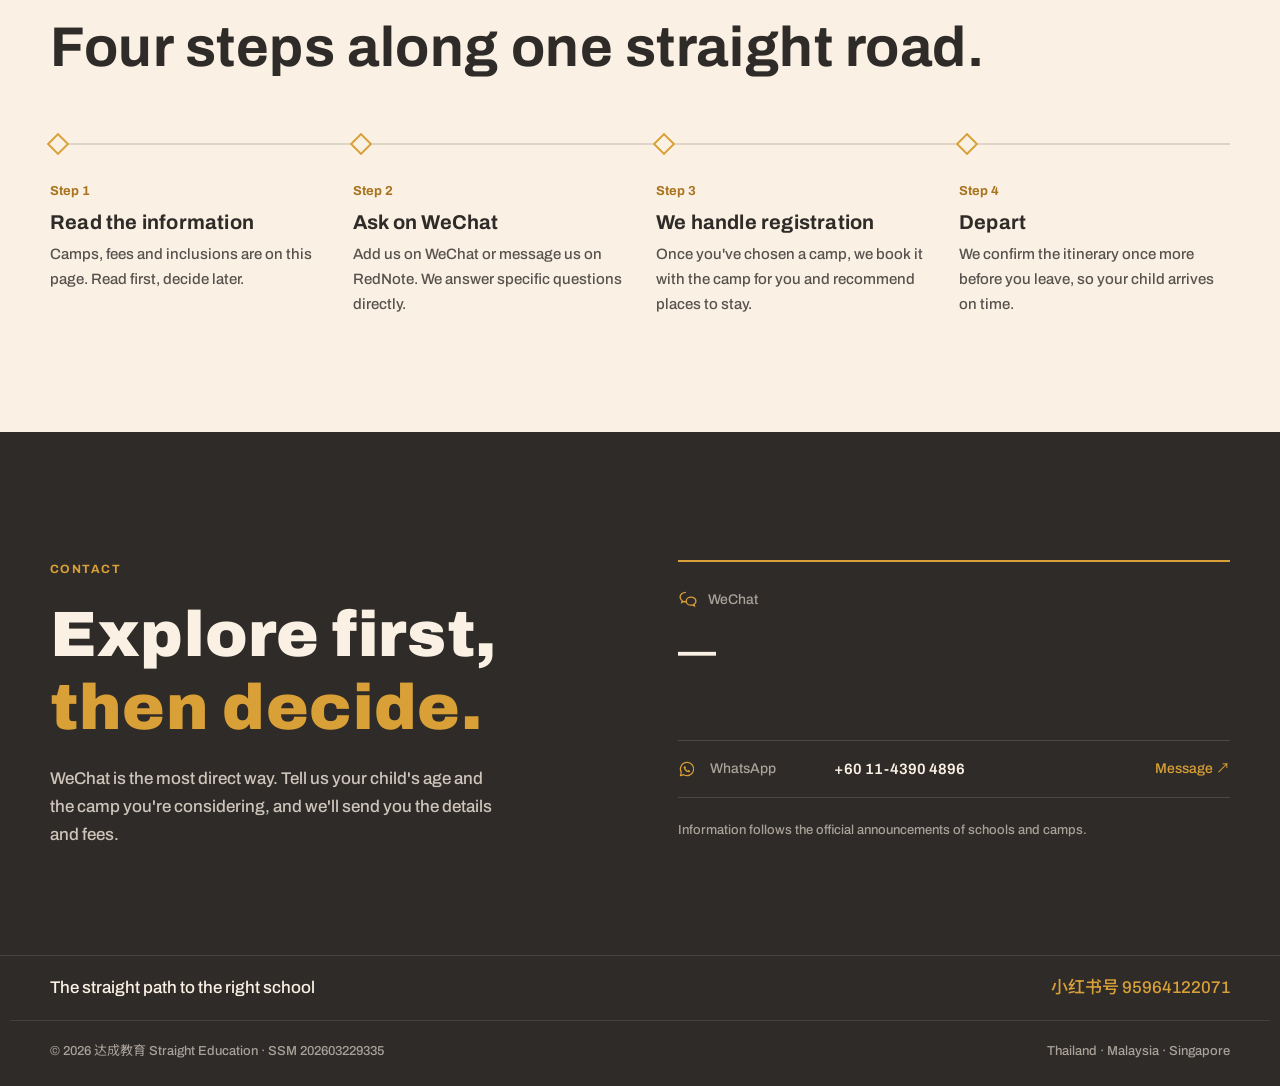
==== commit 25c2e544: "Add files via upload" ====
--- a/index.html
+++ b/index.html
@@ -34,7 +34,7 @@
 <link rel="stylesheet" href="fonts/fonts.css">
 <!-- CJK web fonts load without blocking; phones fall back to PingFang / YaHei instantly (Google may be slow or blocked in mainland China) -->
 <link rel="stylesheet" href="https://fonts.googleapis.com/css2?family=Noto+Sans+SC:wght@400;500;700;900&family=Noto+Serif+SC:wght@600&display=swap" media="print" onload="this.media='all'">
-<link rel="stylesheet" href="styles.css?v=202611141200">
+<link rel="stylesheet" href="styles.css?v=202611141800">
 <style>
   :root { color-scheme: only light; }
   html.pre-en body { visibility: hidden; }
@@ -499,7 +499,7 @@
         <h2 class="split"><span class="ln"><span data-i18n="campsH2">2027 寒假营期</span></span></h2>
         <p class="lede reveal" style="--d:.1s" data-i18n="campsLede">泰国清迈、普吉岛、曼谷，马来西亚吉隆坡、槟城，以及新加坡的冬令营，日期、费用、包含项目全部列清，注明来源。</p>
       </div>
-      <div id="campRoot"><!--SE-CAMPS--><ul class="seo-camps" data-static><li><strong>Traidhos 冬季英语营 · 泰国清迈</strong> — 泰国清迈 Chiang Mai · 2027-01-04 – 2027-01-29 · 6–12 岁 · THB 15,000 / 期</li><li><strong>曼谷德威国际学校冬令营 · 泰国曼谷</strong> — 泰国曼谷 Bangkok · 2027-01-04 – 2027-01-08 · 4–12 岁（Reception – Year 7） · THB 19,500 / 周（约 ¥3,982）</li><li><strong>蒙特国际学校冬令营 · 泰国清迈</strong> — 泰国清迈 Hang Dong · 2027-01-04 – 2027-02-26 · 3–16 岁（分 3–6 / 7–9 / 10–16 岁三组） · THB 11,000 / 周起（早鸟）</li><li><strong>丽晶国际学校冬令营 · 泰国曼谷</strong> — 泰国曼谷 Bangkok（寄宿校区） · 2027-01-11 – 2027-02-19 · 3–12 岁 · THB 23,920 / 周起（约 ¥4,884，早鸟）</li><li><strong>NES 英语冬令营 · 泰国清迈</strong> — 泰国清迈 · 2027-01-18 – 2027-02-26 · 4–15 岁（按年龄分班） · THB 5,999.99 / 周起</li><li><strong>香柏树国际学校冬令营 · 泰国清迈</strong> — 泰国清迈 · 2027-01-18 – 2027-02-12 · 6–18 岁（小学组 / 中学组） · THB 10,000 / 周（约 ¥2,042，早鸟）</li><li><strong>普吉岛 PGIS 国际学校冬令营 · 泰国普吉岛</strong> — 泰国普吉岛 Phuket · 2027-01-25 – 2027-02-12 · 主营队 6–8 岁（仅 20 席），插班 3–5 岁（限 4 名） · THB 18,000 / 周起（约 ¥3,830，早鸟）</li><li><strong>清迈森林营地冬令营 · 泰国清迈</strong> — 泰国清迈 · 2027-01-25 – 2027-02-19 · 4–13 岁（按年龄与英语能力分组，师生比约 1:5–1:7） · THB 19,790 / 周起</li><li><strong>SILK 幼儿园寒假插班 · 泰国普吉岛</strong> — 泰国普吉岛 Phuket（乐古浪度假区） · 幼幼班 Nursery ＋ 幼儿园 K1–K3 · THB 5,750 / 周起</li><li><strong>阿德科特国际学校冬令营 · 马来西亚</strong> — 马来西亚 · 阿德科特校区（校内寄宿） · 2027-01-25 – 2027-02-03 · 10–14 岁 · RM 4,750（早鸟，10 月 31 日前付费），之后 RM 4,980</li><li><strong>曼切斯特学习中心冬令营 · 马来西亚吉隆坡</strong> — 马来西亚吉隆坡 · 满家乐 Mont Kiara · 2026-12-14 · 精品班 2–6 人 / 团体班 8–15 人；另设 17 岁以上成人班 / 家长陪读班 · 团体班 2 周 RM 2,680 起；精品班 2 周 RM 4,380 起（早鸟）</li><li><strong>California 语言学校冬令营 · 马来西亚吉隆坡</strong> — 马来西亚吉隆坡 · 双子塔下（市中心） · 2027-01-04 – 2027-02-26 · 6–12 岁、13 岁以上分班 · 强化英语 1 周 USD 417 起；1 个月 USD 1,295</li><li><strong>ERICAN 英语集训冬令营 · 马来西亚吉隆坡</strong> — 马来西亚吉隆坡 · 武吉免登 Bukit Bintang · 2027-01-04 – 2027-02-26 · 6–15 岁（少年探索者 6–11 岁 / 未来领袖 12–15 岁） · USD 548.2 / 2 周起（约 ¥3,678）</li><li><strong>The Forest Penang 冬令营 · 马来西亚槟城</strong> — 马来西亚槟城 Penang · 按 CEFR 分班（Foundation / Emerging / Progressive） · 学费 RM 950 / 周（另付书本费 RM 120，午餐 RM 25 / 餐）</li><li><strong>BCIS 普吉岛国际学校假期营 · 泰国普吉岛</strong> — 泰国普吉岛 Phuket · 2026-10-12 – 2027-04-23 · 综合运动营、专项营均 6 岁以上（初级游泳营 5–8 岁） · 综合运动营 THB 15,000 / 周；专项营 THB 6,000 / 周</li><li><strong>新加坡 HWA 国际学校 IB 冬令营</strong> — 新加坡 HWA 国际学校 · 2027-01-04 – 2027-02-26 · 6–17 岁，一至十一年级 · 1 周 S$1,490 起（约 ¥7,800）；2 周 S$2,850 起（约 ¥14,920）</li><li><strong>Cambright 语言学校 · 马来西亚吉隆坡</strong> — 马来西亚吉隆坡 · KLCC · 语言课程（强化英语 / 口语 / 雅思），主要面向青少年与成人 · 强化英语 1 个月 RM 1,625；口语 1 个月 RM 1,219</li><li><strong>BMIS 英华国际学校冬令营 · 泰国曼谷</strong> — 泰国曼谷 Bangkok · Bang Kapi 区 BMIS 英华国际学校 · 2027-01-12 – 2027-02-19 · 2–14 岁（Pre-Nursery – Year 9） · 13,900–15,900 泰铢 / 周（五天周）</li><li><strong>First Steps 国际学校冬令营 · 泰国曼谷</strong> — 泰国曼谷 Bangkok · Sukhumvit 31 · 2026-12-14 · 约 2.5–12 岁，分 4 个年龄队 · 9,500 泰铢 / 周（会员）· 10,500 泰铢 / 周（非会员）</li><li><strong>Teems ISP Activate 12 月圣诞营 · 马来西亚</strong> — 马来西亚 · 7 个校区（含 Ipoh、Tropicana Aman、Rawang 等） · 2026-12-14 – 2026-12-18 · 5–14 岁（Tropicana Aman 校区另有 12–16 岁未来领袖营） · 学费 RM 1,100 / 人</li><li><strong>Straits 国际学校槟城冬季交流计划 · 马来西亚槟城</strong> — 马来西亚槟城 Penang · Straits International School · Nursery 到 Year 8，最大年龄约 14 岁 · 10 天 RM 2,800 起；20 天 RM 4,390 起</li><li><strong>Leaders Academy 冬令营 · 马来西亚新山</strong> — 马来西亚新山 Johor Bahru · Leaders Academy · 2026-12-07 – 2027-02-26 · 小一至初三（2027 年满 7 岁）· 高中生可报 IELTS / SAT 集训营 · RM 2,582 起 / 周（约 ¥4,224）</li><li><strong>谢菲尔 Sheffield 语言学校冬令营 · 马来西亚吉隆坡</strong> — 马来西亚吉隆坡 · 市中心 Sheffield Academy · 2027-01-04 · 儿童班 5–14 岁 · 成人班 15 岁及以上 · 儿童班 RM 2,500 起（1 周）· 成人班 RM 2,100 起（1 周）</li><li><strong>EISA 语言学院冬令营 · 马来西亚吉隆坡</strong> — 马来西亚吉隆坡 · EISA 语言学院 · 2027-01-04 – 2027-02-26 · 基础班 · 青少年班（入学测试后分班） · 基础班 RM 1,600 起 / 周（早鸟）· 青少年班 RM 1,900 起 / 周（早鸟）</li><li><strong>Bamboo Valley 圣诞营 · 泰国普吉岛</strong> — 泰国普吉岛 Phuket · Bamboo Valley International School · 2026-12-14 – 2026-12-25 · Mini 营 3–6 岁 · Explorer 营 7–13 岁 · Explorer 13,000–15,000 泰铢 / 周 · Mini 11,000–13,000 泰铢 / 周</li><li><strong>Bamboo Valley 夏令营 2027 · 泰国普吉岛</strong> — 泰国普吉岛 Phuket · Bamboo Valley International School · 2027-06-28 – 2027-08-13 · Mini 营 3–6 岁 · Explorer 营 7–13 岁 · Explorer 13,500–15,500 泰铢 / 周 · Mini 11,500–13,500 泰铢 / 周</li></ul><!--/SE-CAMPS--></div>
+      <div id="campRoot"><!--SE-CAMPS--><ul class="seo-camps" data-static><li><strong>Traidhos 冬季英语营 · 泰国清迈</strong> — 泰国清迈 Chiang Mai · 2027-01-04 – 2027-01-29 · 6–12 岁 · THB 15,000 / 期</li><li><strong>曼谷德威国际学校冬令营 · 泰国曼谷</strong> — 泰国曼谷 Bangkok · 2027-01-04 – 2027-01-08 · 4–12 岁（Reception – Year 7） · THB 19,500 / 周（约 ¥3,982）</li><li><strong>蒙特国际学校冬令营 · 泰国清迈</strong> — 泰国清迈 Hang Dong · 2027-01-04 – 2027-02-26 · 3–16 岁（分 3–6 / 7–9 / 10–16 岁三组） · THB 11,000 / 周起（早鸟）</li><li><strong>丽晶国际学校冬令营 · 泰国曼谷</strong> — 泰国曼谷 Bangkok（寄宿校区） · 2027-01-11 – 2027-02-19 · 3–12 岁 · THB 23,920 / 周起（约 ¥4,884，早鸟）</li><li><strong>NES 英语冬令营 · 泰国清迈</strong> — 泰国清迈 · 2027-01-18 – 2027-02-26 · 4–15 岁（按年龄分班） · THB 5,999.99 / 周起</li><li><strong>香柏树国际学校冬令营 · 泰国清迈</strong> — 泰国清迈 · 2027-01-18 – 2027-02-12 · 6–18 岁（小学组 / 中学组） · THB 10,000 / 周（约 ¥2,042，早鸟）</li><li><strong>普吉岛 PGIS 国际学校冬令营 · 泰国普吉岛</strong> — 泰国普吉岛 Phuket · 2027-01-25 – 2027-02-12 · 主营队 6–8 岁（仅 20 席），插班 3–5 岁（限 4 名） · THB 18,000 / 周起（约 ¥3,830，早鸟）</li><li><strong>清迈森林营地冬令营 · 泰国清迈</strong> — 泰国清迈 · 2027-01-25 – 2027-02-19 · 4–13 岁（按年龄与英语能力分组，师生比约 1:5–1:7） · THB 19,790 / 周起</li><li><strong>SILK 幼儿园寒假插班 · 泰国普吉岛</strong> — 泰国普吉岛 Phuket（乐古浪度假区） · 幼幼班 Nursery ＋ 幼儿园 K1–K3 · THB 5,750 / 周起</li><li><strong>阿德科特国际学校冬令营 · 马来西亚</strong> — 马来西亚 · 阿德科特校区（校内寄宿） · 2027-01-25 – 2027-02-03 · 10–14 岁 · RM 4,750（早鸟，10 月 31 日前付费），之后 RM 4,980</li><li><strong>曼切斯特学习中心冬令营 · 马来西亚吉隆坡</strong> — 马来西亚吉隆坡 · 满家乐 Mont Kiara · 2026-12-14 · 精品班 2–6 人 / 团体班 8–15 人；另设 17 岁以上成人班 / 家长陪读班 · 团体班 2 周 RM 2,680 起；精品班 2 周 RM 4,380 起（早鸟）</li><li><strong>California 语言学校冬令营 · 马来西亚吉隆坡</strong> — 马来西亚吉隆坡 · 双子塔下（市中心） · 2027-01-04 – 2027-02-26 · 6–12 岁、13 岁以上分班 · 强化英语 1 周 USD 417 起；1 个月 USD 1,295</li><li><strong>ERICAN 英语集训冬令营 · 马来西亚吉隆坡</strong> — 马来西亚吉隆坡 · 武吉免登 Bukit Bintang · 2027-01-04 – 2027-02-26 · 6–15 岁（少年探索者 6–11 岁 / 未来领袖 12–15 岁） · USD 548.2 / 2 周起（约 ¥3,678）</li><li><strong>The Forest Penang 冬令营 · 马来西亚槟城</strong> — 马来西亚槟城 Penang · 按 CEFR 分班（Foundation / Emerging / Progressive） · 学费 RM 950 / 周（另付书本费 RM 120，午餐 RM 25 / 餐）</li><li><strong>BCIS 普吉岛国际学校假期营 · 泰国普吉岛</strong> — 泰国普吉岛 Phuket · 2026-10-12 – 2027-04-23 · 综合运动营、专项营均 6 岁以上（初级游泳营 5–8 岁） · 综合运动营 THB 15,000 / 周；专项营 THB 6,000 / 周</li><li><strong>新加坡 HWA 国际学校 IB 冬令营</strong> — 新加坡 HWA 国际学校 · 2027-01-04 – 2027-02-26 · 6–17 岁，一至十一年级 · 1 周 S$1,490 起（约 ¥7,800）；2 周 S$2,850 起（约 ¥14,920）</li><li><strong>Cambright 语言学校 · 马来西亚吉隆坡</strong> — 马来西亚吉隆坡 · KLCC · 语言课程（强化英语 / 口语 / 雅思），主要面向青少年与成人 · 强化英语 1 个月 RM 1,625；口语 1 个月 RM 1,219</li><li><strong>BMIS 英华国际学校冬令营 · 泰国曼谷</strong> — 泰国曼谷 Bangkok · Bang Kapi 区 BMIS 英华国际学校 · 2027-01-12 – 2027-02-19 · 2–14 岁（Pre-Nursery – Year 9） · 13,900–15,900 泰铢 / 周（五天周）</li><li><strong>First Steps 国际学校冬令营 · 泰国曼谷</strong> — 泰国曼谷 Bangkok · Sukhumvit 31 · 2026-12-14 · 约 2.5–12 岁，分 4 个年龄队 · 9,500 泰铢 / 周（会员）· 10,500 泰铢 / 周（非会员）</li><li><strong>Teems ISP Activate 12 月圣诞营 · 马来西亚</strong> — 马来西亚 · 7 个校区（含 Ipoh、Tropicana Aman、Rawang 等） · 2026-12-14 – 2026-12-18 · 5–14 岁（Tropicana Aman 校区另有 12–16 岁未来领袖营） · 学费 RM 1,100 / 人</li><li><strong>Straits 国际学校槟城冬季交流计划 · 马来西亚槟城</strong> — 马来西亚槟城 Penang · Straits International School · Nursery 到 Year 8，最大年龄约 14 岁 · 10 天 RM 2,800 起；20 天 RM 4,390 起</li><li><strong>Leaders Academy 冬令营 · 马来西亚新山</strong> — 马来西亚新山 Johor Bahru · Leaders Academy · 2026-12-07 – 2027-02-26 · 小一至初三（2027 年满 7 岁）· 高中生可报 IELTS / SAT 集训营 · RM 2,582 起 / 周（约 ¥4,224）</li><li><strong>谢菲尔 Sheffield 语言学校冬令营 · 马来西亚吉隆坡</strong> — 马来西亚吉隆坡 · 市中心 Sheffield Academy · 2027-01-04 · 儿童班 5–14 岁 · 成人班 15 岁及以上 · 儿童班 RM 2,500 起（1 周）· 成人班 RM 2,100 起（1 周）</li><li><strong>EISA 语言学院冬令营 · 马来西亚吉隆坡</strong> — 马来西亚吉隆坡 · EISA 语言学院 · 2027-01-04 – 2027-02-26 · 基础班 · 青少年班（入学测试后分班） · 基础班 RM 1,600 起 / 周（早鸟）· 青少年班 RM 1,900 起 / 周（早鸟）</li><li><strong>Bamboo Valley 圣诞营 · 泰国普吉岛</strong> — 泰国普吉岛 Phuket · Bamboo Valley International School · 2026-12-14 – 2026-12-25 · Mini 营 3–6 岁 · Explorer 营 7–13 岁 · Explorer 13,000–15,000 泰铢 / 周 · Mini 11,000–13,000 泰铢 / 周</li><li><strong>Bamboo Valley 夏令营 2027 · 泰国普吉岛</strong> — 泰国普吉岛 Phuket · Bamboo Valley International School · 2027-06-28 – 2027-08-13 · Mini 营 3–6 岁 · Explorer 营 7–13 岁 · Explorer 13,500–15,500 泰铢 / 周 · Mini 11,500–13,500 泰铢 / 周</li><li><strong>曼谷 Wells 国际学校插班 · 泰国曼谷</strong> — 泰国曼谷 Bangkok · Wells International School（4 个校区） · 幼儿园约 3–5 岁 · 小学约 6–11 岁 · 中学约 12 岁以上 · 2 周：幼儿园 30,000 · 小学 32,000 · 中学 34,000 泰铢（约 ¥6,000–6,800）</li><li><strong>普吉岛 ISP 国际学校插班 · 泰国普吉岛</strong> — 泰国普吉岛 Phuket · ISP 国际学校 · 剑桥体系，Nursery 到 Year 9（按出生日期分年级） · 月学费 17,120–26,480 泰铢</li><li><strong>Little Lions 国际幼儿园插班 · 泰国普吉岛</strong> — 泰国普吉岛 Phuket · Little Lions 国际幼儿园 · 2–6 岁，按年龄分 5 个班 · 月费 45,000 泰铢（约 ¥8,946）· 按天 2,500 泰铢（约 ¥497）</li><li><strong>Oak Meadow 国际学校插班 · 泰国普吉岛</strong> — 泰国普吉岛 Phuket · Oak Meadow International School · 幼儿园、小学、初中、高中都可申请 · 1 周 19,000 泰铢起；4 周 45,000–60,000 泰铢（约 ¥3,750–11,840）</li><li><strong>谢菲尔 Sheffield 语言学校长期课程 · 马来西亚吉隆坡</strong> — 马来西亚吉隆坡 · 市中心 Sheffield Academy · 强化通用英语 · 学术英语（EAP）· 雅思备考 · 一对一私教 · 1 个月 RM 3,400 · 3 个月 RM 9,200 · 6 个月 RM 21,100 · 12 个月 RM 39,000</li><li><strong>EISA 线上英语课程 · 马来西亚</strong> — 线上 · 马来西亚 EISA 英语学院 · 成人（14 岁以上）· 青少年 · 雅思冲刺 · 每人每节 RM 55–150（按班型和人数）</li></ul><!--/SE-CAMPS--></div>
     </div>
   </section>
 
@@ -596,8 +596,8 @@
   <div id="dlgBody"></div>
 </dialog>
 
-<script src="i18n.js?v=202611141200"></script>
-<script src="config.js?v=202611141200"></script>
-<script src="main.js?v=202611141200"></script>
+<script src="i18n.js?v=202611141800"></script>
+<script src="config.js?v=202611141800"></script>
+<script src="main.js?v=202611141800"></script>
 </body>
 </html>
